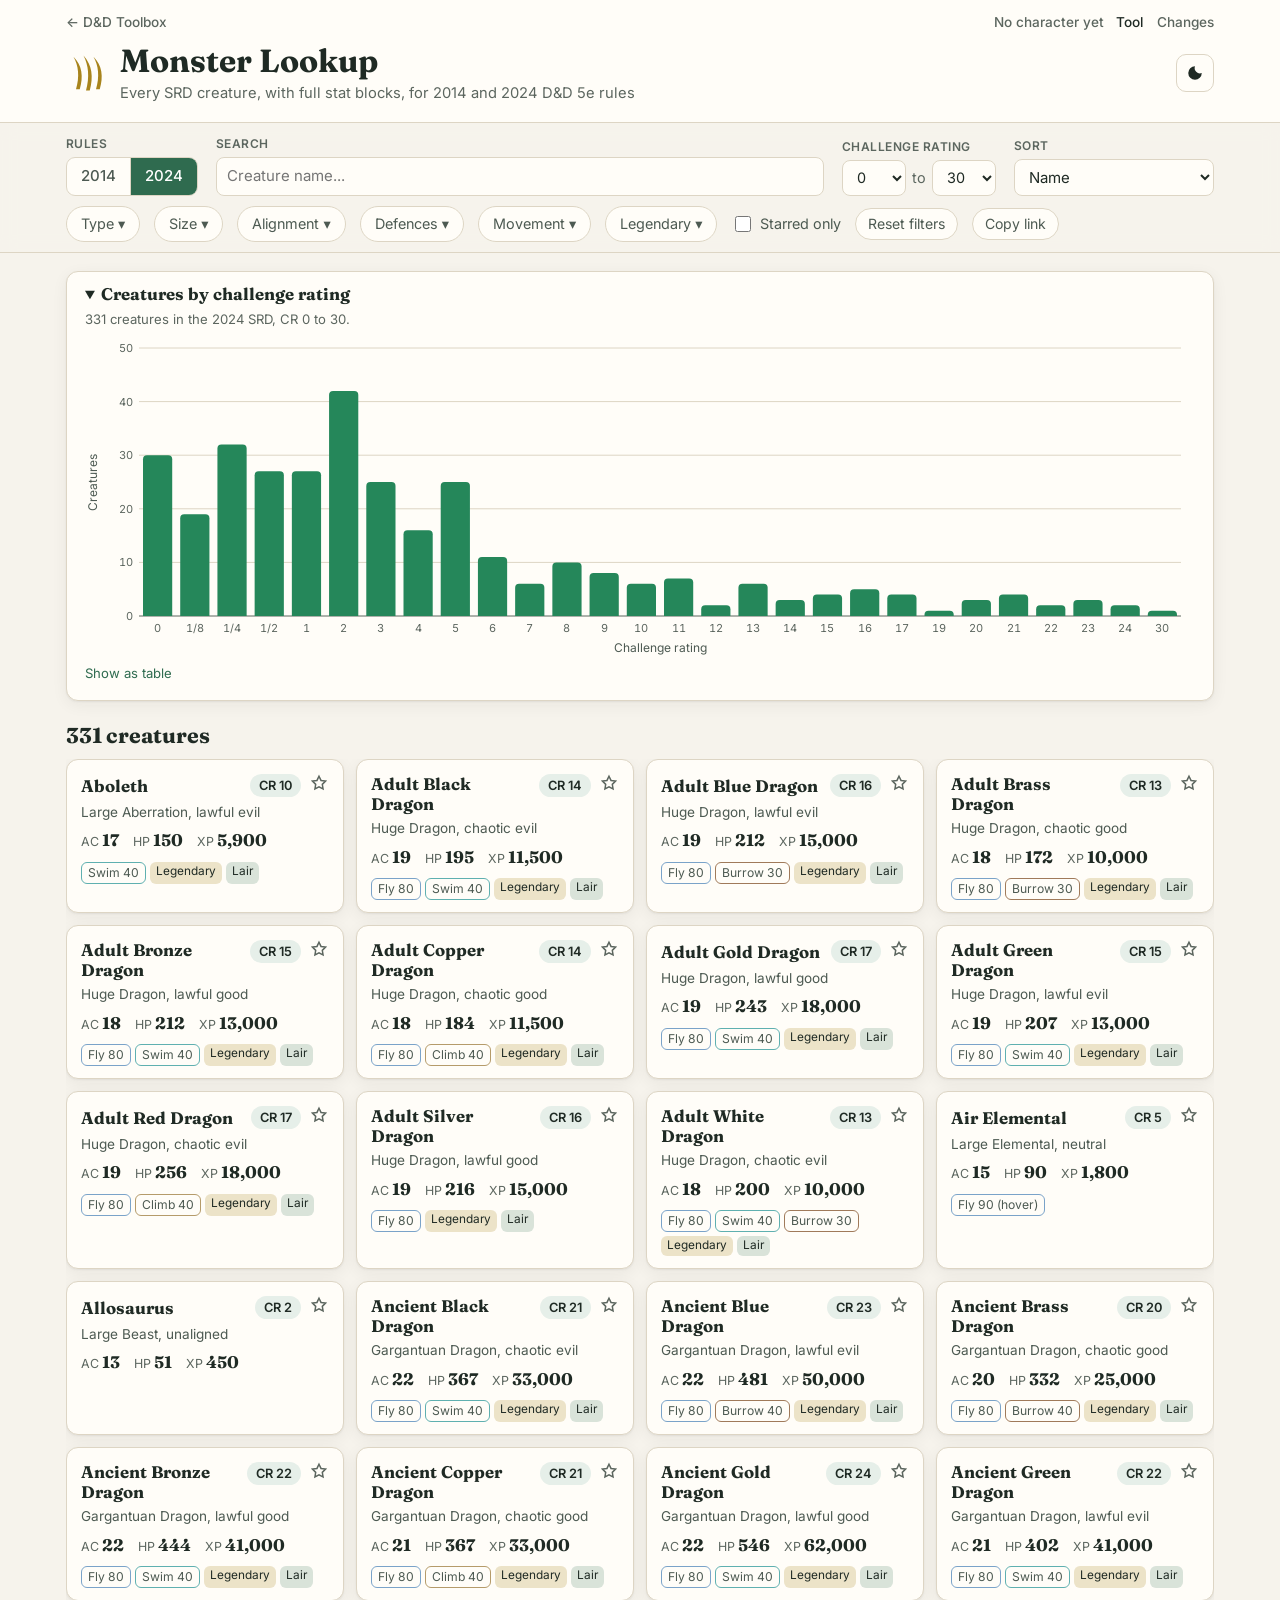
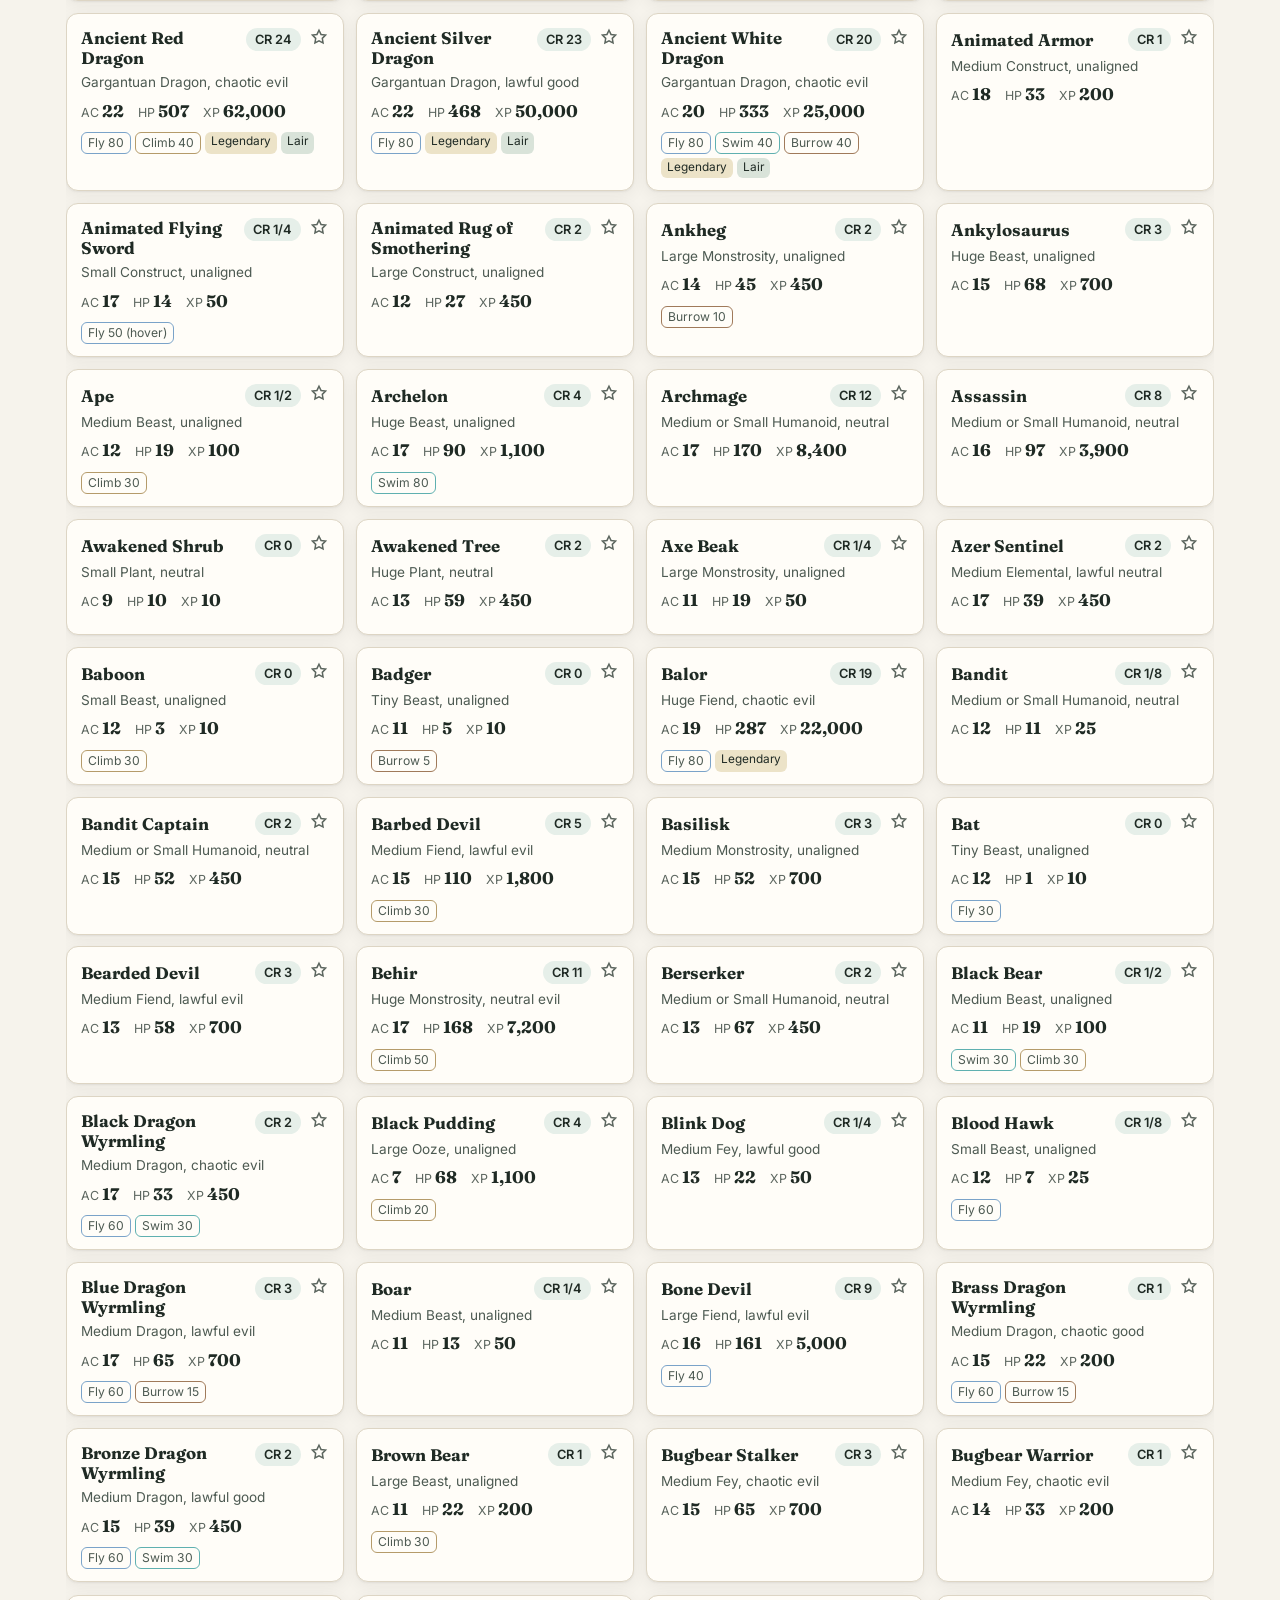
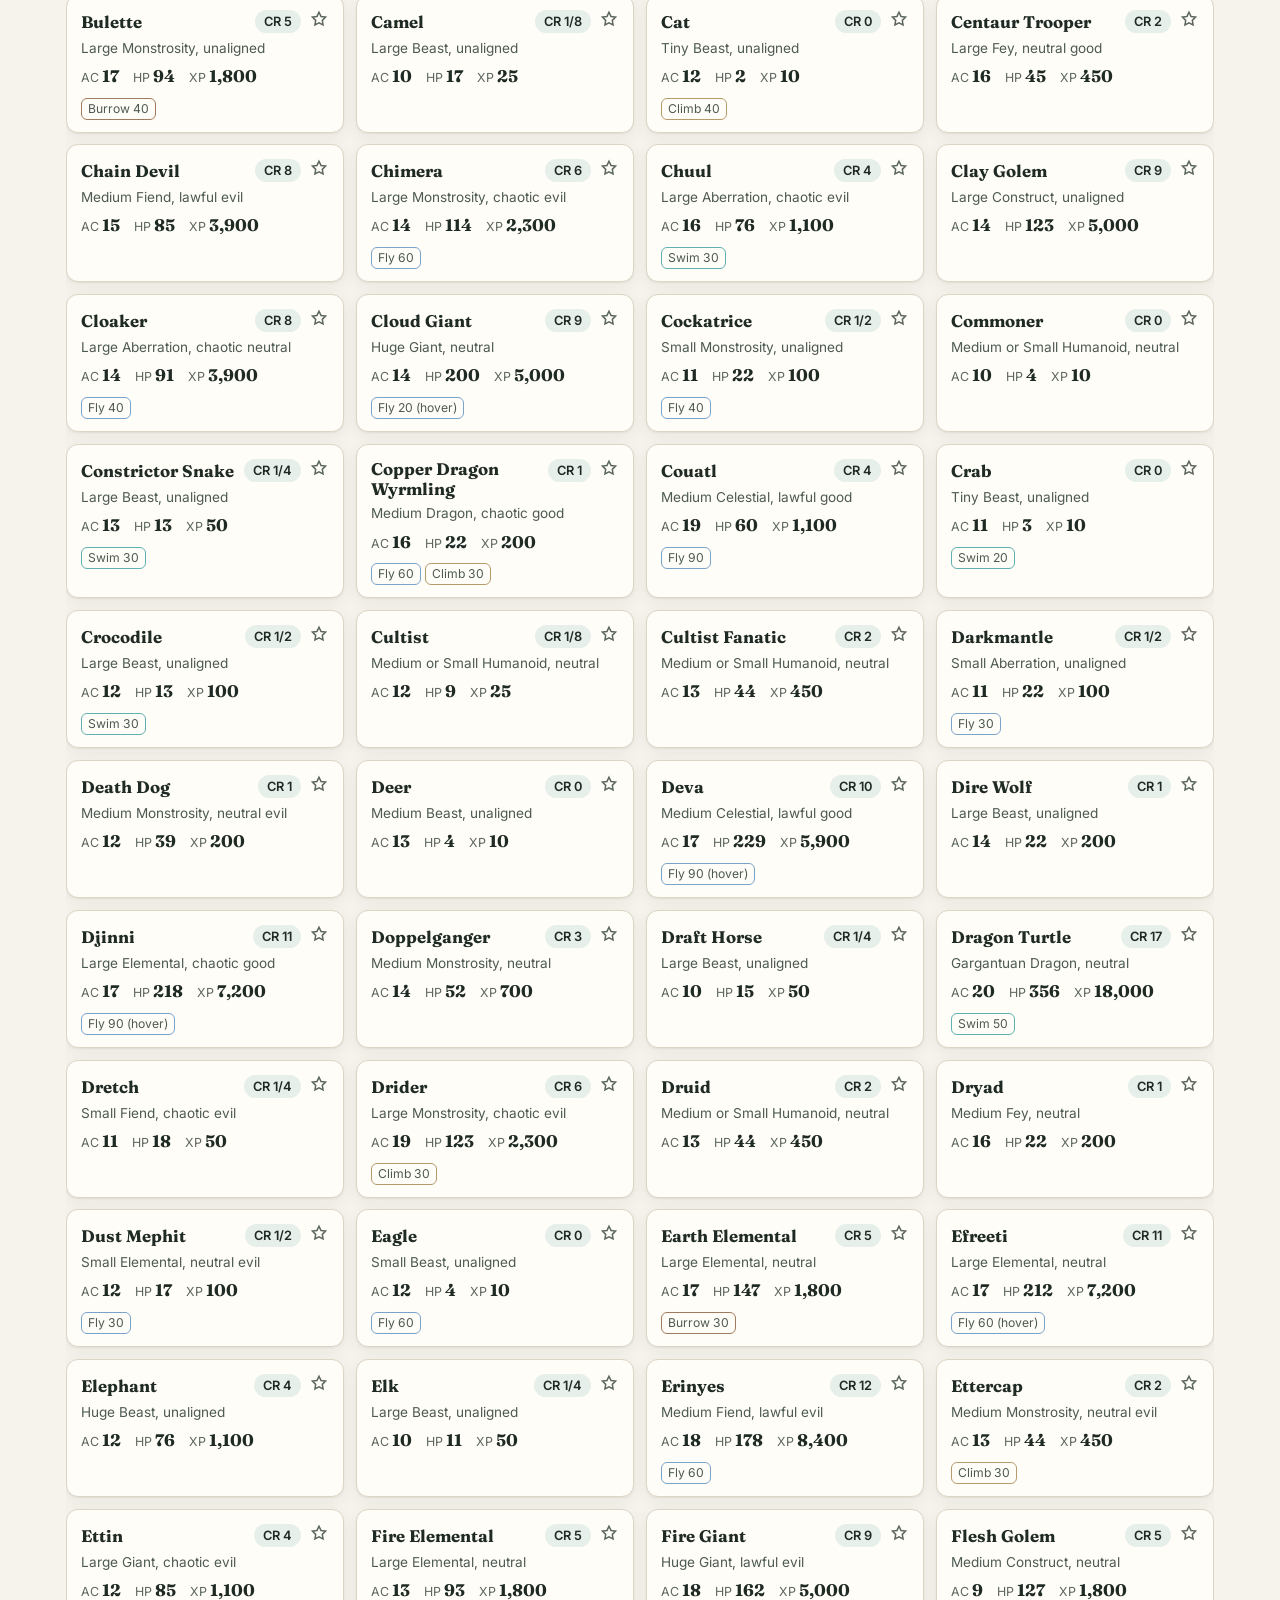
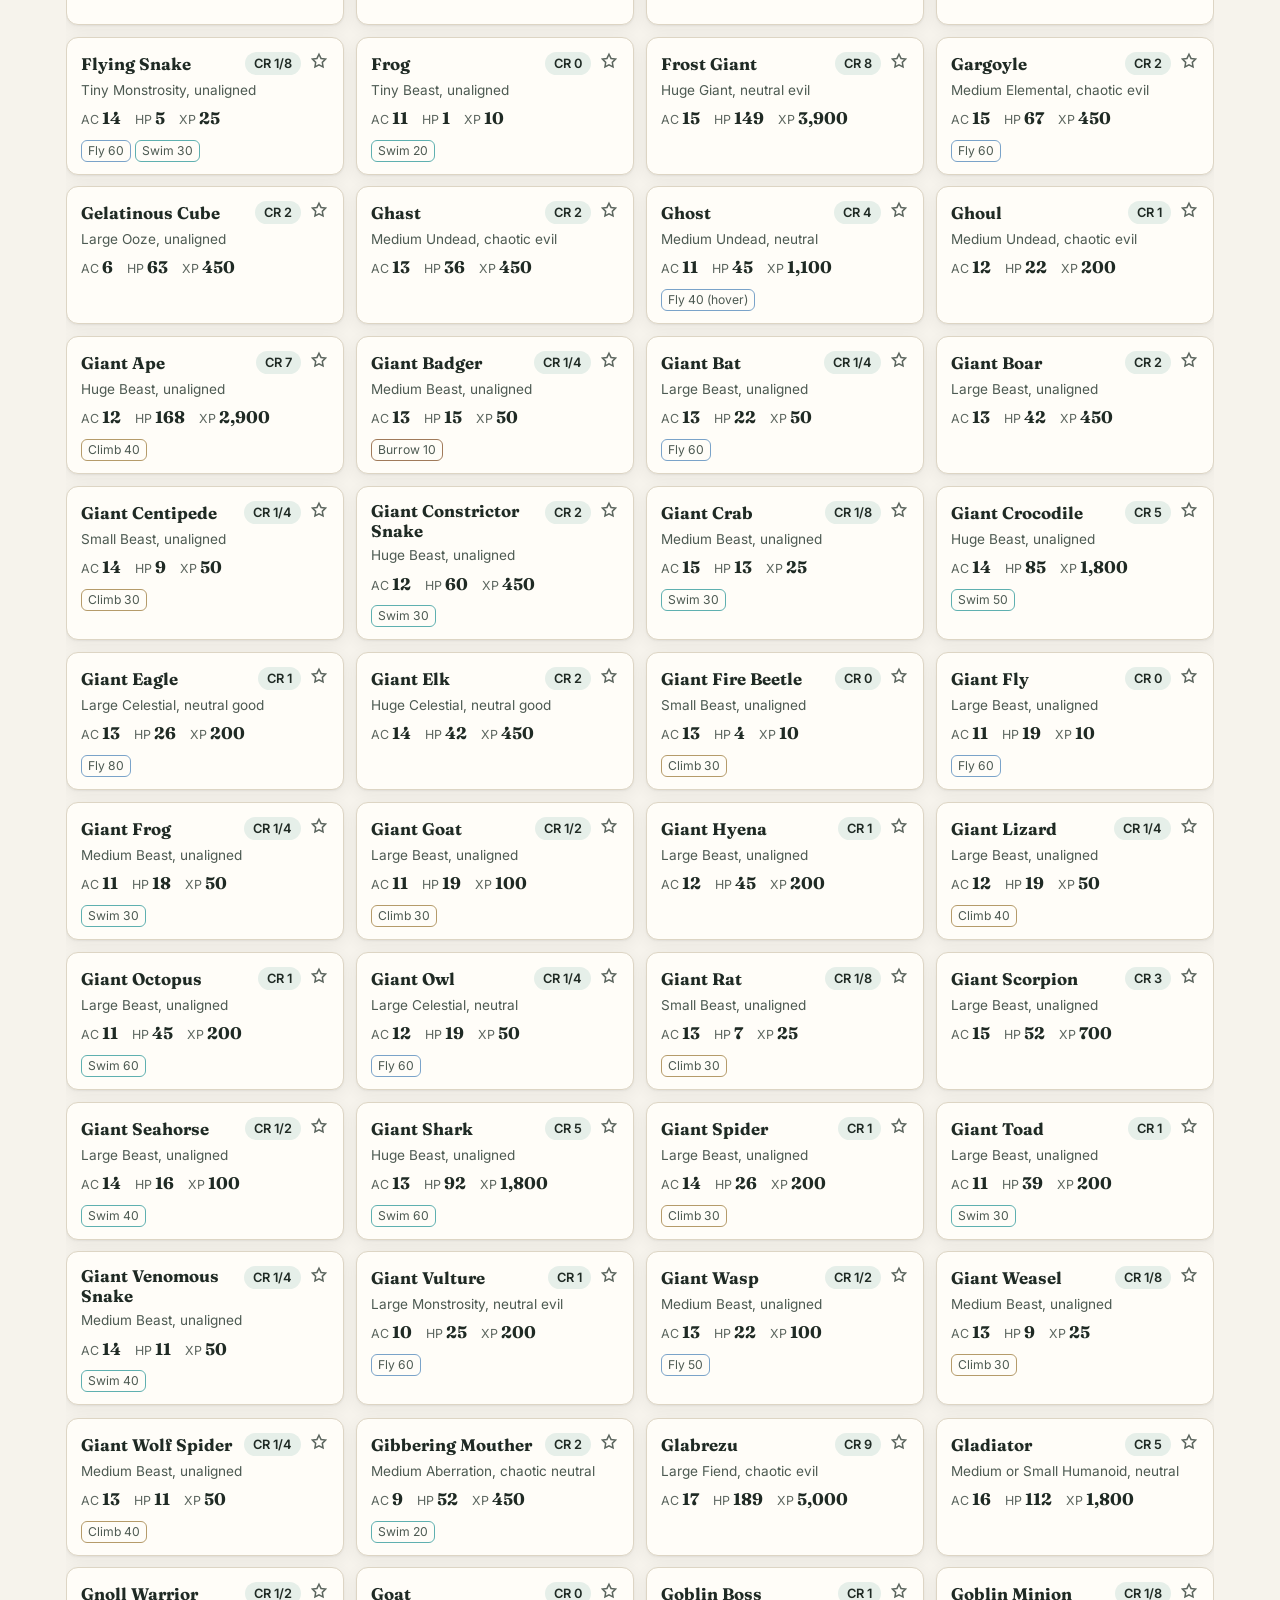
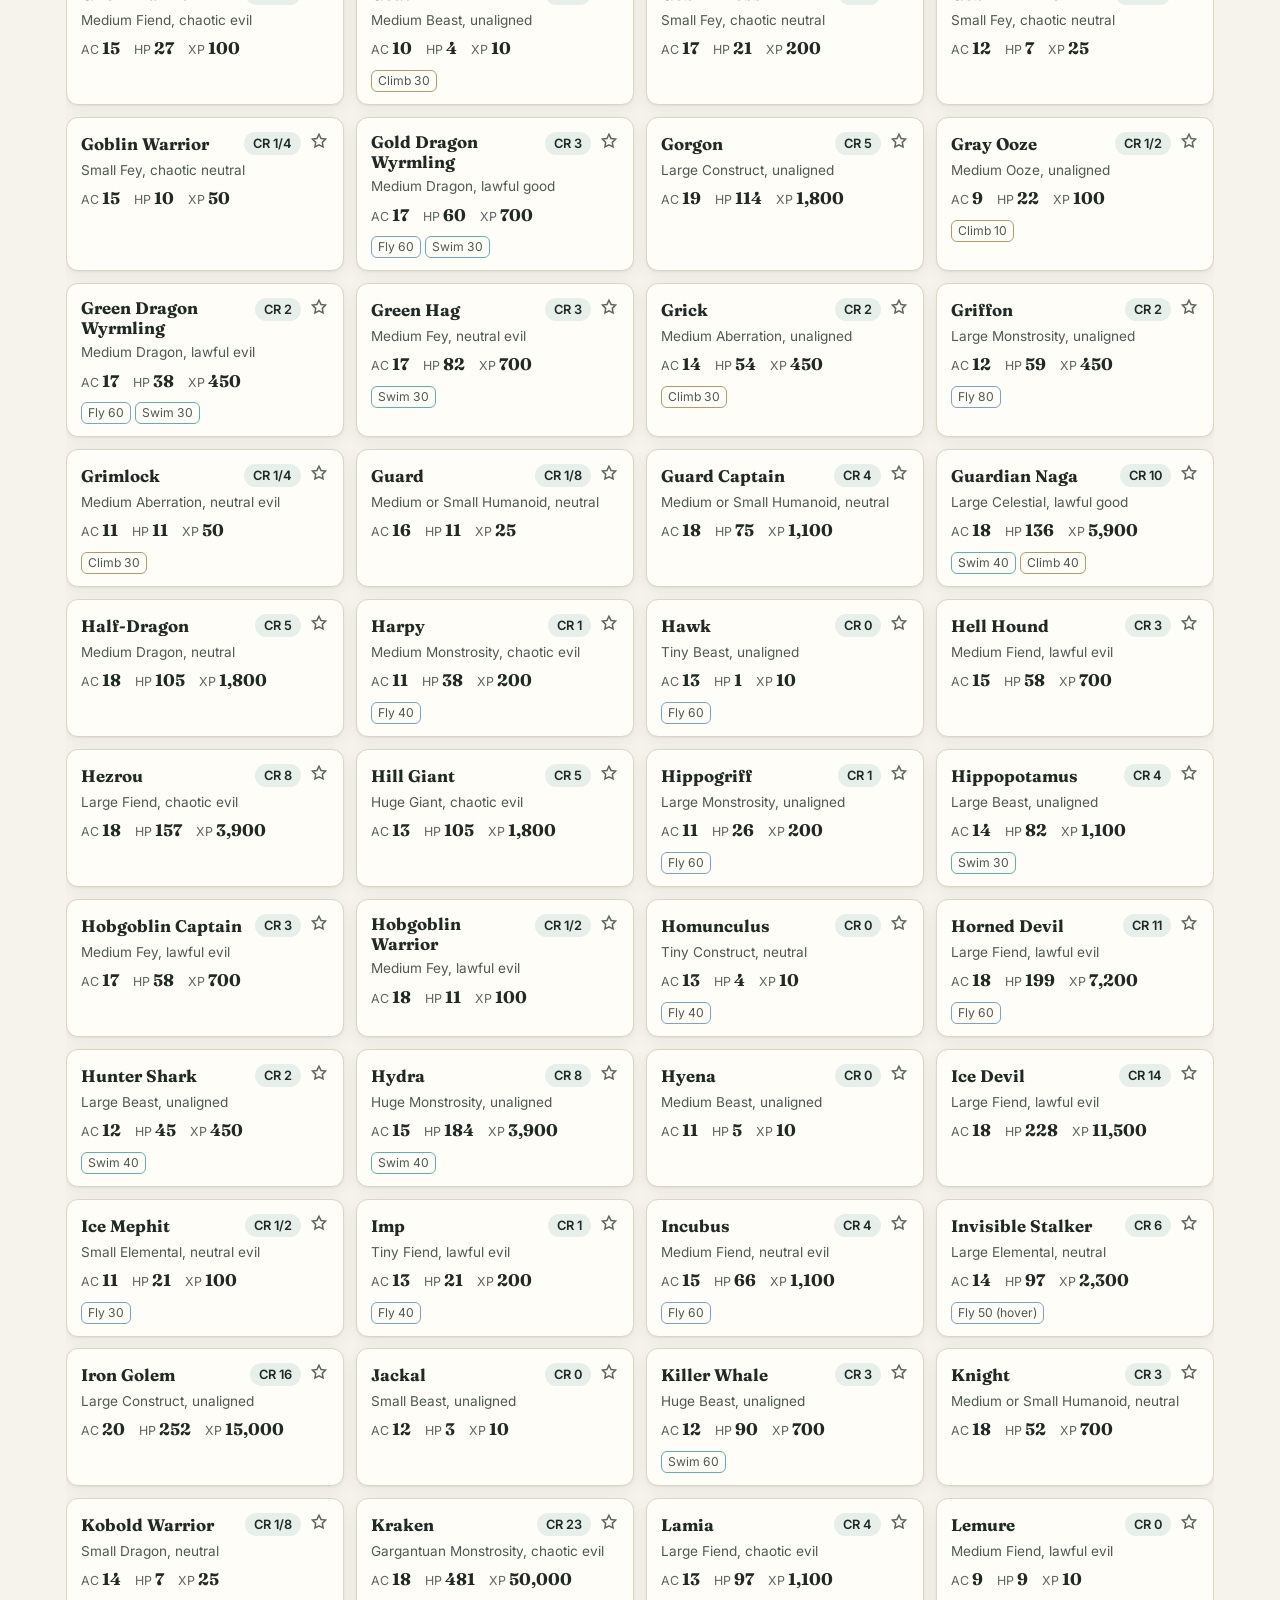
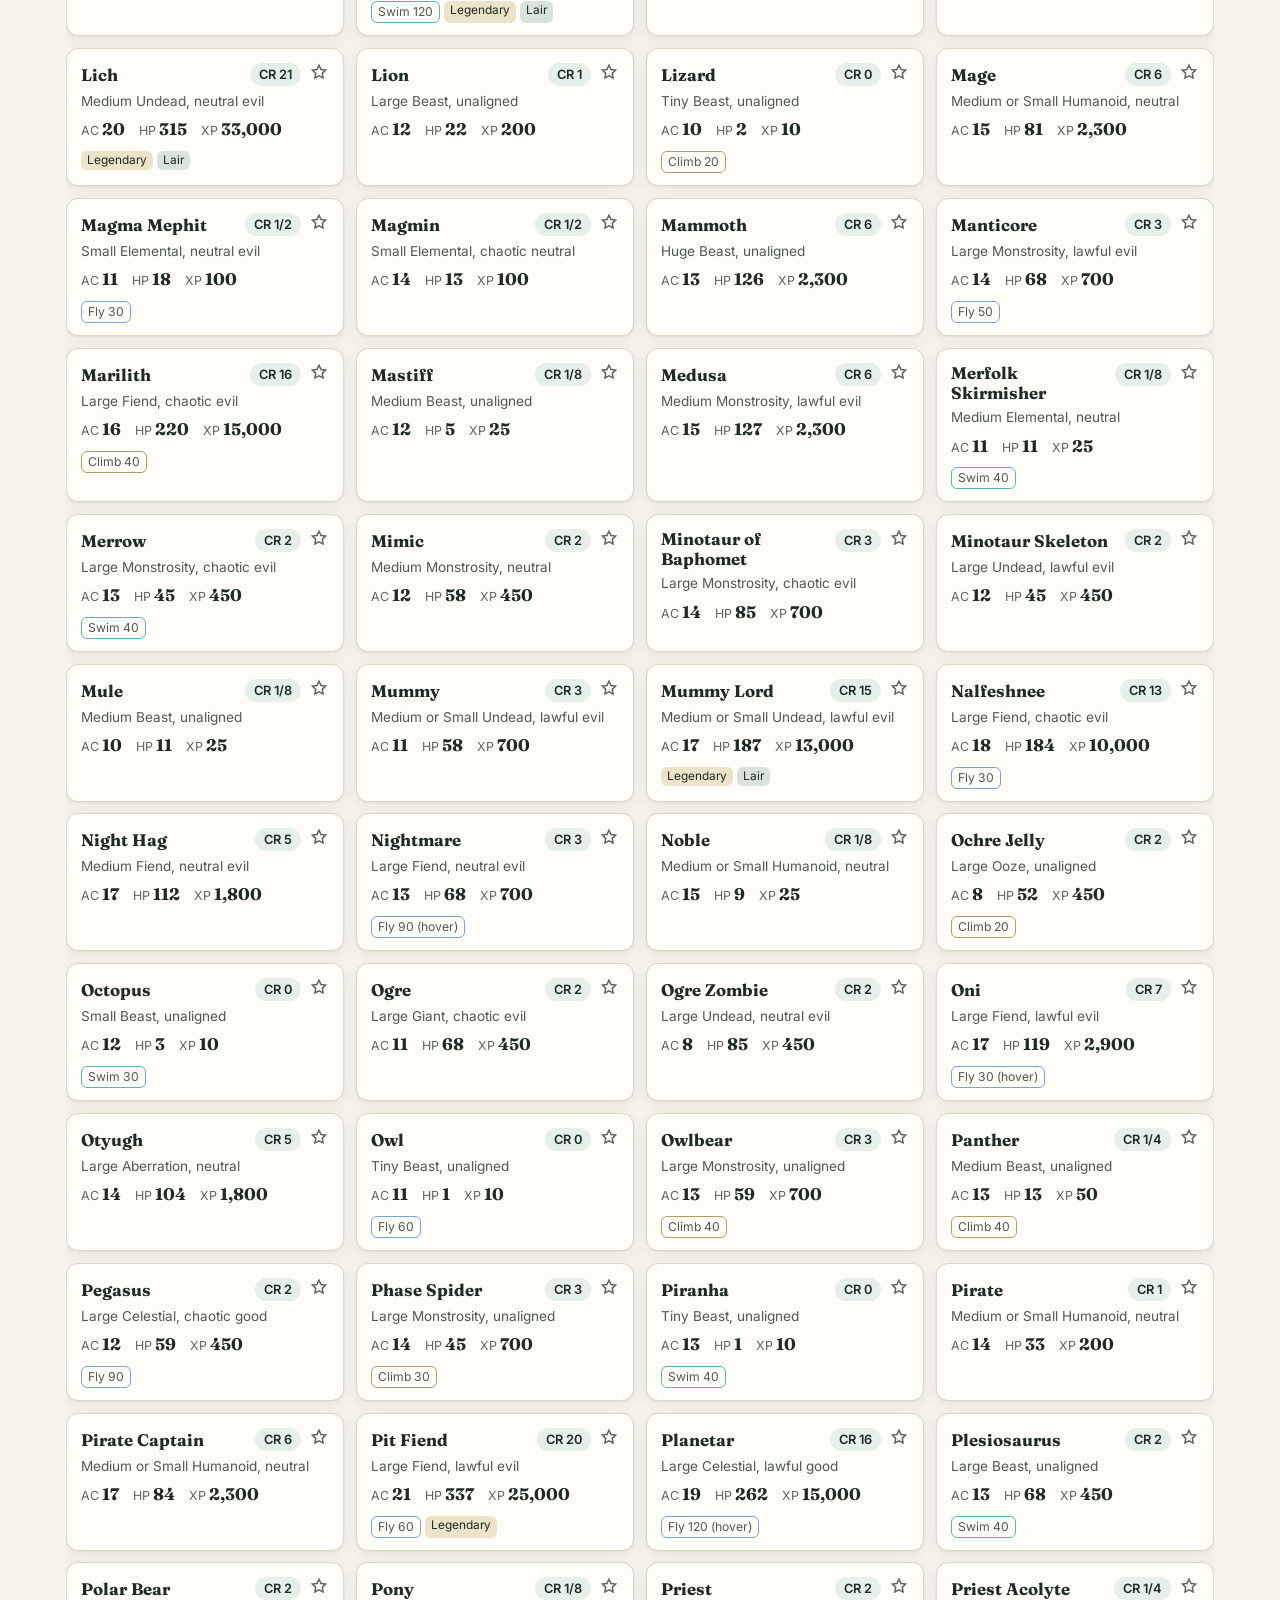
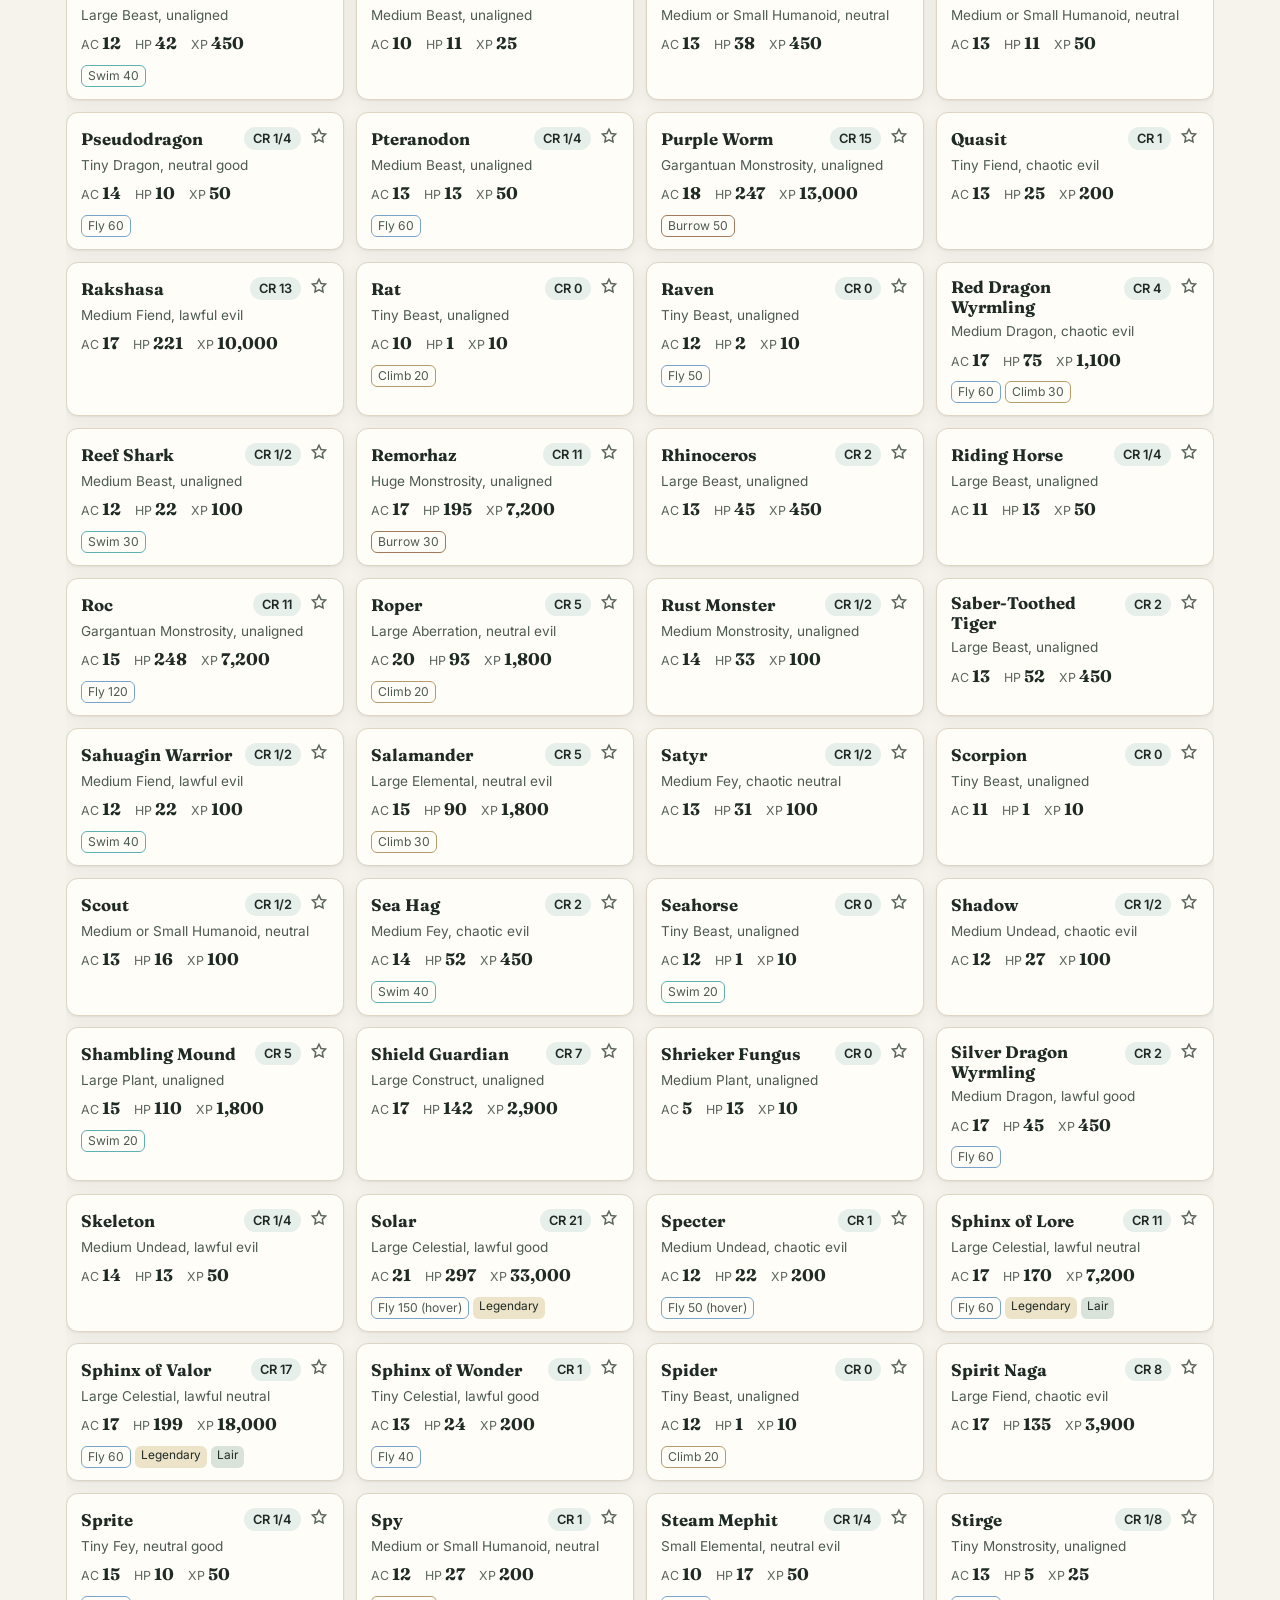
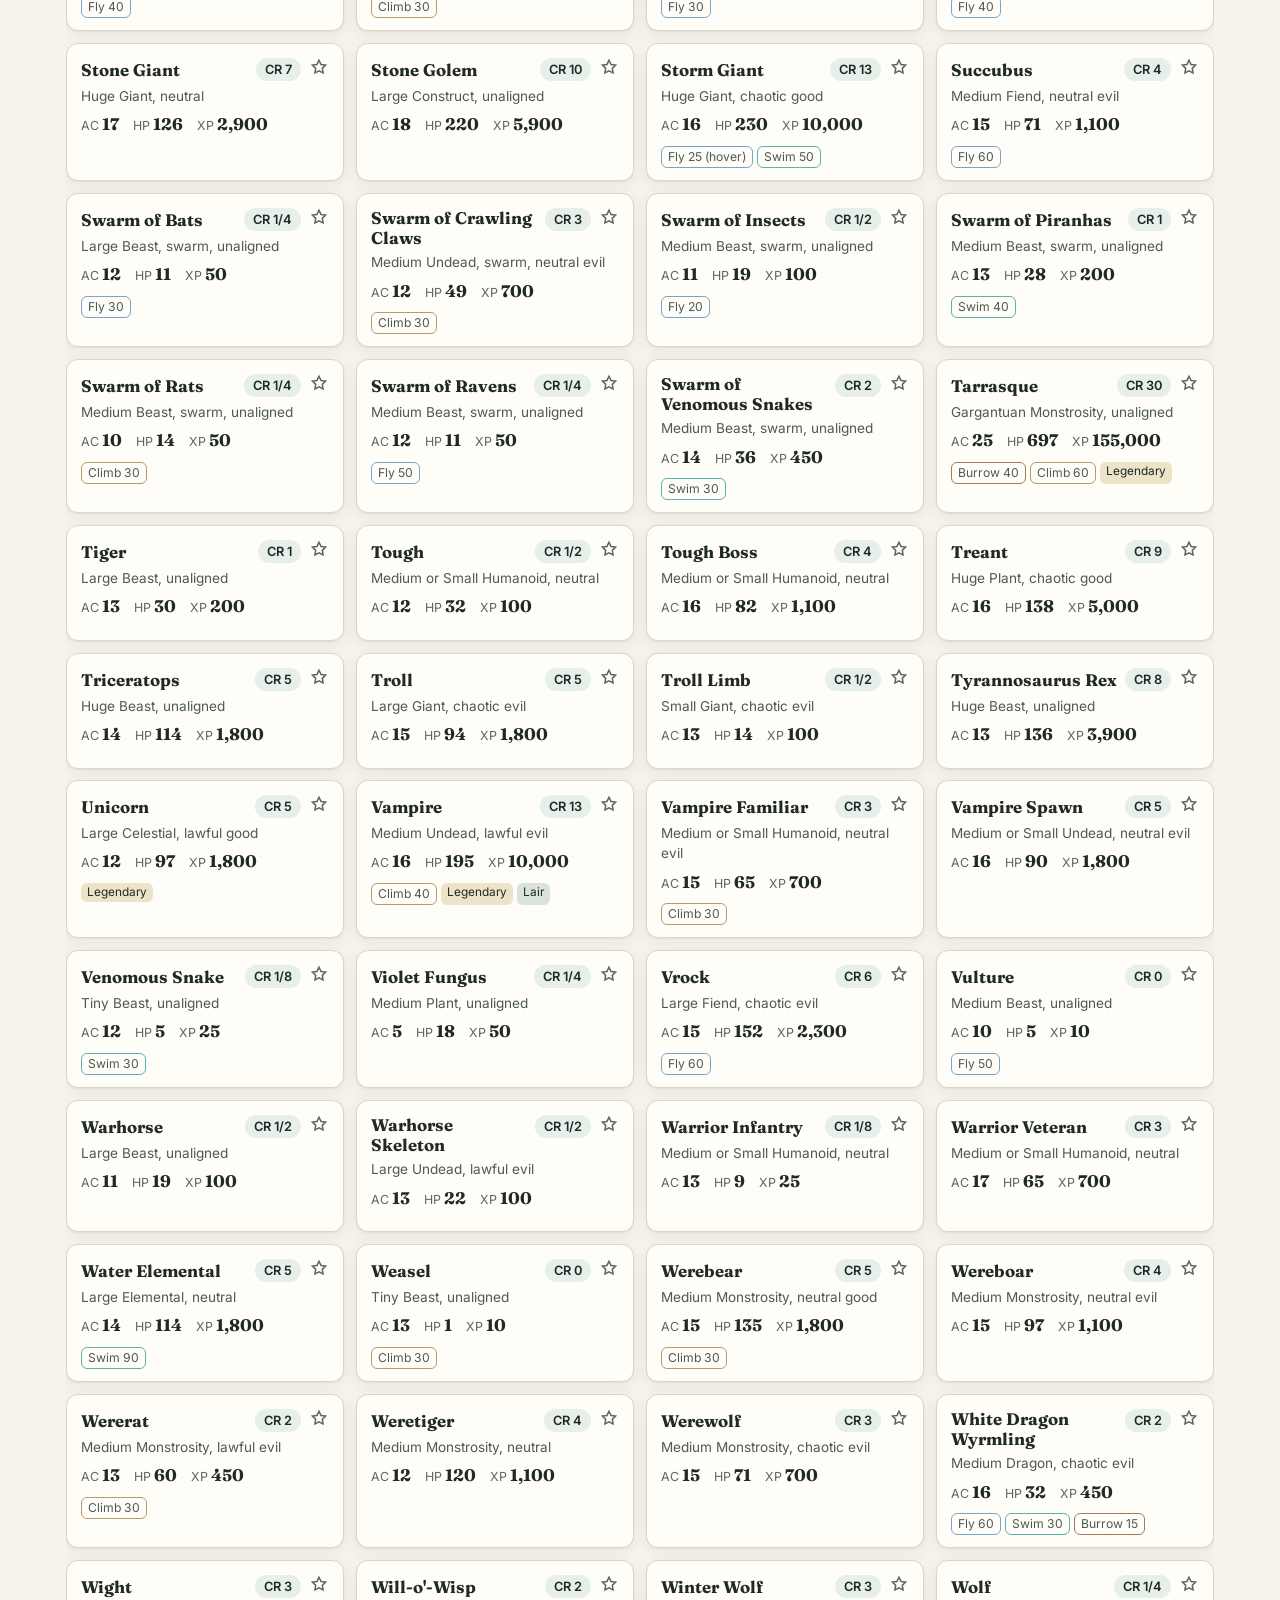
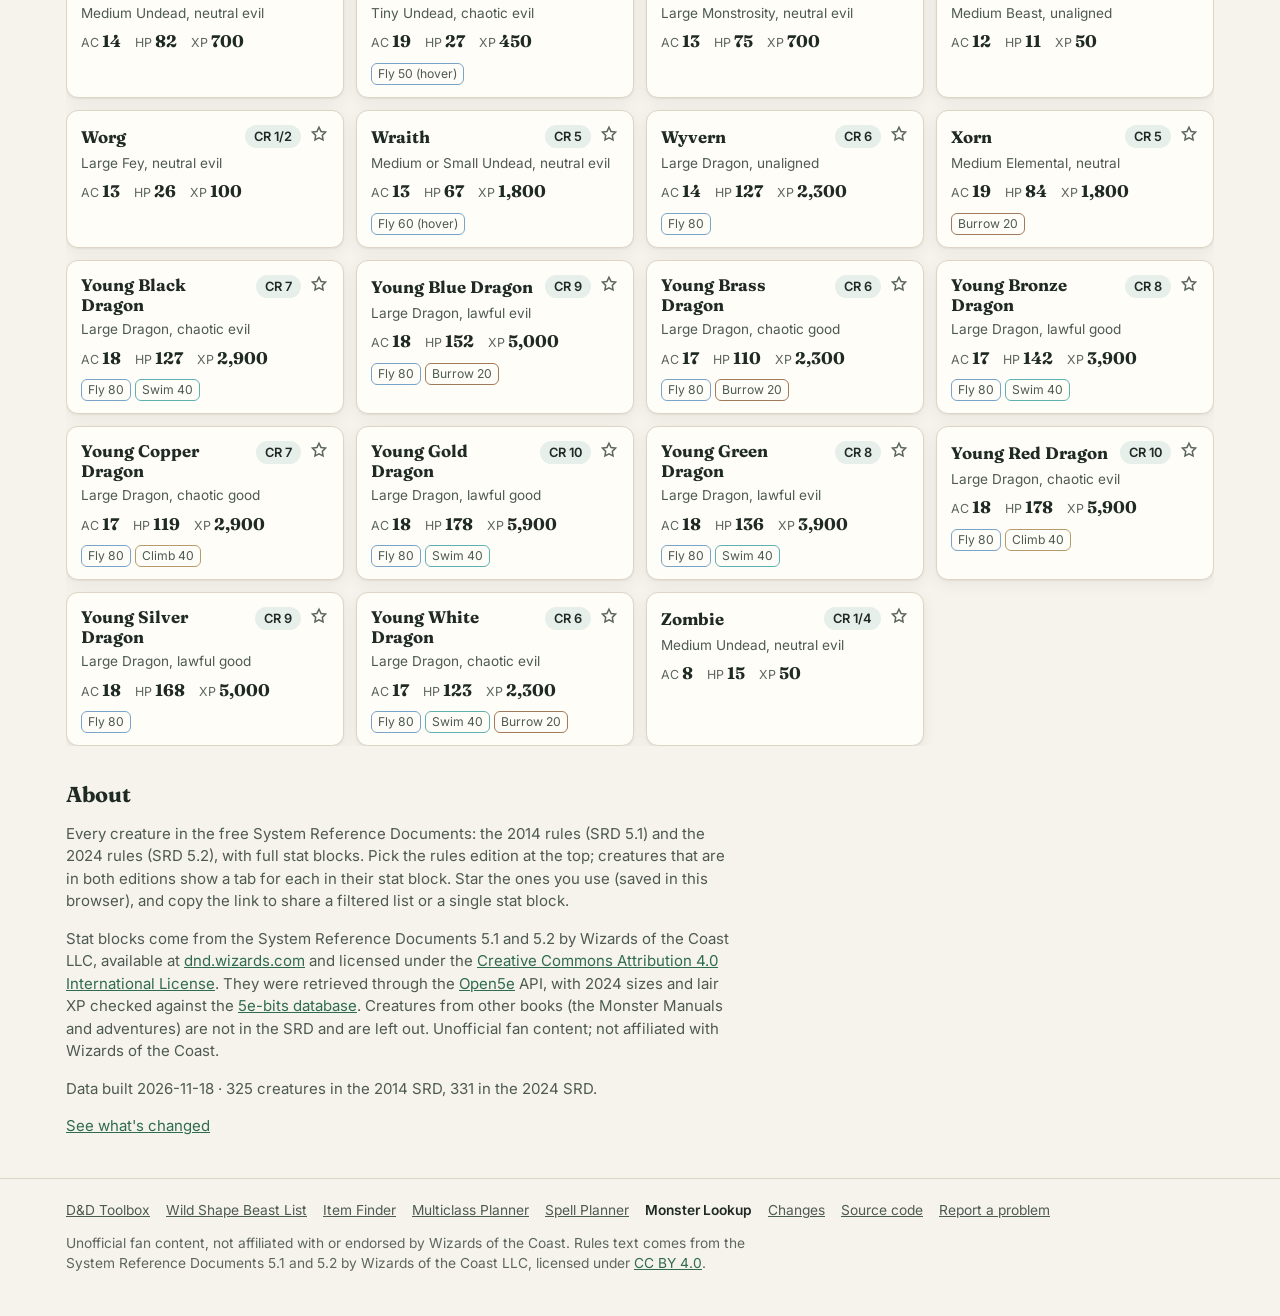
==== site/index.html @ a09d2f6b "Monster Lookup: every SRD 5.1 and 5.2 creature with full stat blocks Search, CR range, type, size, a" ====
<!doctype html>
<html lang="en">
<head>
<meta charset="utf-8">
<meta name="viewport" content="width=device-width, initial-scale=1">
<title>Monster Lookup</title>
<meta name="description" content="Every creature in the D&D 5e System Reference Documents, 2014 (SRD 5.1) and 2024 (SRD 5.2), with full stat blocks and filters for CR, type, size, defences and movement.">
<meta name="theme-color" content="#f6f3ec" media="(prefers-color-scheme: light)">
<meta name="theme-color" content="#12171a" media="(prefers-color-scheme: dark)">
<link rel="canonical" href="https://wernercd.github.io/dnd-monsters/">
<meta property="og:type" content="website">
<meta property="og:site_name" content="D&amp;D Toolbox">
<meta property="og:title" content="Monster Lookup">
<meta property="og:description" content="Every creature in the D&D 5e System Reference Documents, 2014 (SRD 5.1) and 2024 (SRD 5.2), with full stat blocks and filters for CR, type, size, defences and movement.">
<meta property="og:url" content="https://wernercd.github.io/dnd-monsters/">
<meta name="twitter:card" content="summary">
<link rel="icon" href="data:image/svg+xml,%3Csvg xmlns='http://www.w3.org/2000/svg' viewBox='0 0 32 32'%3E%3Cpath d='M6 3c4 7 5 16 2 26h3c3-10 2-19-5-26zM14 2c4 8 5 17 2 28h3c3-11 2-20-5-28zM22 3c4 7 5 16 2 26h3c3-10 2-19-5-26z' fill='%23c9a227'/%3E%3C/svg%3E">
<link rel="preconnect" href="https://fonts.googleapis.com">
<link rel="preconnect" href="https://fonts.gstatic.com" crossorigin>
<link href="https://fonts.googleapis.com/css2?family=Fraunces:opsz,wght@9..144,500;9..144,700&family=Inter:wght@400;500;600&display=swap" rel="stylesheet">
<script>try{var t=localStorage.getItem('dnd.theme');if(t==='dark'||t==='light')document.documentElement.dataset.theme=t;}catch(e){}</script>
<link rel="stylesheet" href="styles.css?v=dev">
</head>
<body>
<header class="site-header">
  <div class="wrap hub-bar">
    <a href="https://wernercd.github.io/dnd/">&larr; D&amp;D Toolbox</a>
    <span class="char-pick" id="charPick"></span>
    <nav class="hub-nav" aria-label="Site">
      <a href="./" aria-current="page">Tool</a>
      <a href="changes.html">Changes</a>
    </nav>
  </div>
  <div class="wrap header-inner">
    <div class="brand">
      <svg class="logo" viewBox="0 0 32 32" aria-hidden="true"><path d="M6 3c4 7 5 16 2 26h3c3-10 2-19-5-26zM14 2c4 8 5 17 2 28h3c3-11 2-20-5-28zM22 3c4 7 5 16 2 26h3c3-10 2-19-5-26z"/></svg>
      <div>
        <h1>Monster Lookup</h1>
        <p class="tagline">Every SRD creature, with full stat blocks, for 2014 and 2024 D&amp;D 5e rules</p>
      </div>
    </div>
    <button id="themeBtn" class="icon-btn" type="button" aria-label="Toggle dark mode" title="Toggle dark mode">
      <svg viewBox="0 0 24 24" aria-hidden="true"><path d="M12 3a9 9 0 1 0 9 9 7 7 0 0 1-9-9z"/></svg>
    </button>
  </div>
</header>

<section class="controls" aria-label="Search and filters">
  <div class="wrap controls-grid">
    <div class="ctl">
      <span class="ctl-label">Rules</span>
      <div class="seg" role="radiogroup" aria-label="Rules edition">
        <button type="button" role="radio" data-ed="2014">2014</button>
        <button type="button" role="radio" data-ed="2024">2024</button>
      </div>
    </div>
    <div class="ctl ctl-search">
      <label class="ctl-label" for="search">Search</label>
      <input type="search" id="search" placeholder="Creature name..." autocomplete="off">
    </div>
    <div class="ctl ctl-cr">
      <span class="ctl-label" id="crLbl">Challenge rating</span>
      <div class="cr-range" role="group" aria-labelledby="crLbl">
        <select id="crMin" aria-label="Lowest CR"></select>
        <span aria-hidden="true">to</span>
        <select id="crMax" aria-label="Highest CR"></select>
      </div>
    </div>
    <div class="ctl">
      <label class="ctl-label" for="sort">Sort</label>
      <select id="sort">
        <option value="name">Name</option>
        <option value="cr-asc">CR, low to high</option>
        <option value="cr-desc">CR, high to low</option>
        <option value="hp-desc">Hit points, most first</option>
        <option value="hp-asc">Hit points, fewest first</option>
      </select>
    </div>
  </div>
  <div class="wrap filters" id="filters">
    <details class="srcpick" data-facet="type"><summary>Type</summary><div class="srcpop"><div class="srcbtns"><button type="button" data-clear="type">Any type</button><span class="small muted">Shows creatures of any ticked type.</span></div><div class="srclist" role="group" aria-label="Creature type"></div></div></details>
    <details class="srcpick" data-facet="size"><summary>Size</summary><div class="srcpop"><div class="srcbtns"><button type="button" data-clear="size">Any size</button><span class="small muted">Shows creatures of any ticked size.</span></div><div class="srclist" role="group" aria-label="Size"></div></div></details>
    <details class="srcpick" data-facet="align"><summary>Alignment</summary><div class="srcpop"><div class="srcbtns"><button type="button" data-clear="align">Any alignment</button><span class="small muted">"Any alignment" creatures count for every one.</span></div><div class="srclist" role="group" aria-label="Alignment"></div></div></details>
    <details class="srcpick" data-facet="def"><summary>Defences</summary><div class="srcpop wide"><div class="srcbtns"><button type="button" data-clear="def">Clear all</button><span class="small muted">Creatures must have every ticked defence.</span></div><div class="srclist" role="group" aria-label="Damage and condition defences"></div></div></details>
    <details class="srcpick" data-facet="move"><summary>Movement</summary><div class="srcpop"><div class="srcbtns"><button type="button" data-clear="move">Clear all</button><span class="small muted">Creatures must have every ticked speed.</span></div><div class="srclist" role="group" aria-label="Movement"></div></div></details>
    <details class="srcpick" data-facet="leg"><summary>Legendary</summary><div class="srcpop"><div class="srcbtns"><button type="button" data-clear="leg">Clear all</button><span class="small muted">Lair: 2024 creatures with stronger stats in their lair (the 2014 SRD has no lair actions).</span></div><div class="srclist" role="group" aria-label="Legendary and lair"></div></div></details>
    <label class="tog"><input type="checkbox" id="favOnly"> Starred only</label>
    <button type="button" class="chip" id="resetBtn" title="Clear every filter and go back to the default view">Reset filters</button>
    <button type="button" class="chip" id="copyLink" title="Copy a link to this exact view">Copy link</button>
  </div>
</section>

<main class="wrap">
  <details class="rules-card crchart" id="crSec" open>
    <summary><h2>Creatures by challenge rating</h2></summary>
    <div class="crbody">
      <p class="small muted" id="crNote"></p>
      <div id="crChart"></div>
    </div>
  </details>

  <section class="results">
    <div class="results-head">
      <h2 id="count" aria-live="polite">Creatures</h2>
    </div>
    <div id="list" class="list"></div>
    <p id="empty" class="empty" hidden>No creatures match. Try clearing a filter or widening the CR range.</p>
  </section>

  <section class="about" id="about">
    <h2>About</h2>
    <p>Every creature in the free System Reference Documents: the 2014 rules (SRD 5.1) and the 2024 rules (SRD 5.2), with full stat blocks. Pick the rules edition at the top; creatures that are in both editions show a tab for each in their stat block. Star the ones you use (saved in this browser), and copy the link to share a filtered list or a single stat block.</p>
    <p>Stat blocks come from the System Reference Documents 5.1 and 5.2 by Wizards of the Coast LLC, available at <a href="https://dnd.wizards.com/resources/systems-reference-document" rel="noopener">dnd.wizards.com</a> and licensed under the <a href="https://creativecommons.org/licenses/by/4.0/legalcode" rel="noopener">Creative Commons Attribution 4.0 International License</a>. They were retrieved through the <a href="https://open5e.com" rel="noopener">Open5e</a> API, with 2024 sizes and lair XP checked against the <a href="https://github.com/5e-bits/5e-database" rel="noopener">5e-bits database</a>. Creatures from other books (the Monster Manuals and adventures) are not in the SRD and are left out. Unofficial fan content; not affiliated with Wizards of the Coast.</p>
    <p class="muted" id="generated"></p>
    <p><a href="changes.html">See what's changed</a></p>
  </section>
</main>

<footer class="site-footer">
  <div class="wrap">
    <ul class="foot-links">
      <li><a href="https://wernercd.github.io/dnd/">D&amp;D Toolbox</a></li>
      <li><a href="https://wernercd.github.io/dnd-druid-wildshapes/">Wild Shape Beast List</a></li>
      <li><a href="https://wernercd.github.io/dnd-items/">Item Finder</a></li>
      <li><a href="https://wernercd.github.io/dnd-multiclass-planner/">Multiclass Planner</a></li>
      <li><a href="https://wernercd.github.io/dnd-magic/">Spell Planner</a></li>
      <li><a href="https://wernercd.github.io/dnd-monsters/" aria-current="page">Monster Lookup</a></li>
      <li><a href="changes.html">Changes</a></li>
      <li><a href="https://github.com/WernerCD/dnd-monsters" rel="noopener">Source code</a></li>
      <li><a href="https://github.com/WernerCD/dnd-monsters/issues" rel="noopener">Report a problem</a></li>
    </ul>
    <p>Unofficial fan content, not affiliated with or endorsed by Wizards of the Coast. Rules text comes from the System Reference Documents 5.1 and 5.2 by Wizards of the Coast LLC, licensed under <a href="https://creativecommons.org/licenses/by/4.0/legalcode" rel="noopener">CC BY 4.0</a>.</p>
  </div>
</footer>

<dialog id="detail" aria-labelledby="dTitle">
  <div class="dlg">
    <button type="button" class="icon-btn close" id="closeDlg" aria-label="Close">
      <svg viewBox="0 0 24 24" aria-hidden="true"><path d="M6 6l12 12M18 6L6 18"/></svg>
    </button>
    <div id="dBody"></div>
  </div>
</dialog>

<script src="theme.js?v=dev"></script>
<script src="version.js?v=dev"></script>
<script src="character.js?v=dev"></script>
<script src="chart.js?v=dev"></script>
<script src="app.js?v=dev"></script>
<script src="motion.js?v=dev" defer></script><script src="ui.js?v=dev" defer></script>
</body>
</html>
---- site/styles.css ----
:root {
  --bg: #f6f3ec;
  --surface: #fffdf8;
  --surface-2: #efeadf;
  --ink: #1f2a24;
  --ink-2: #4d5a52;
  --muted: #5c665f;
  --line: #ddd5c4;
  --accent: #2f6b4f;
  --accent-ink: #ffffff;
  --gold: #a8841c;
  --warn: #9a4b1c;
  --warn-bg: #f7e6d8;
  --chip: #e6efe9;
  --shadow: 0 1px 2px rgba(31, 42, 36, .06), 0 4px 16px rgba(31, 42, 36, .06);
  --radius: 12px;
  color-scheme: light;
}
@media (prefers-color-scheme: dark) {
  :root:not([data-theme="light"]) {
    --bg: #12171a;
    --surface: #1a2125;
    --surface-2: #222b30;
    --ink: #e8ece6;
    --ink-2: #b9c3bc;
    --muted: #8d9a93;
    --line: #2f3a3f;
    --accent: #6fbf95;
    --accent-ink: #0d1a13;
    --gold: #d9b84a;
    --warn: #f0a878;
    --warn-bg: #3a2a20;
    --chip: #233229;
    --shadow: 0 1px 2px rgba(0, 0, 0, .3), 0 4px 16px rgba(0, 0, 0, .25);
    color-scheme: dark;
  }
}
:root[data-theme="dark"] {
  --bg: #12171a;
  --surface: #1a2125;
  --surface-2: #222b30;
  --ink: #e8ece6;
  --ink-2: #b9c3bc;
  --muted: #8d9a93;
  --line: #2f3a3f;
  --accent: #6fbf95;
  --accent-ink: #0d1a13;
  --gold: #d9b84a;
  --warn: #f0a878;
  --warn-bg: #3a2a20;
  --chip: #233229;
  --shadow: 0 1px 2px rgba(0, 0, 0, .3), 0 4px 16px rgba(0, 0, 0, .25);
  color-scheme: dark;
}

* { box-sizing: border-box; }
[hidden] { display: none !important; }
html { -webkit-text-size-adjust: 100%; }
body {
  margin: 0;
  background: var(--bg);
  color: var(--ink);
  font: 15px/1.5 Inter, system-ui, -apple-system, "Segoe UI", sans-serif;
}
a { color: var(--accent); }
h1, h2, h3 { font-family: Fraunces, Georgia, serif; font-weight: 700; line-height: 1.2; margin: 0; }
h2 { font-size: 1.35rem; }
.wrap { max-width: 1180px; margin: 0 auto; padding: 0 16px; }
.muted { color: var(--muted); }

/* header */
.icon-btn { background: none; border: 1px solid var(--line); color: var(--ink); width: 38px; height: 38px; border-radius: 10px; display: grid; place-items: center; cursor: pointer; flex: none; }
.icon-btn svg { width: 18px; height: 18px; fill: none; stroke: currentColor; stroke-width: 2; stroke-linecap: round; }
#themeBtn svg { fill: currentColor; stroke: none; }
.icon-btn:hover { background: var(--surface-2); }

/* controls */
.controls { position: sticky; top: 0; z-index: 5; background: color-mix(in srgb, var(--bg) 92%, transparent); backdrop-filter: blur(8px); border-bottom: 1px solid var(--line); padding: 12px 0 10px; }
.controls-grid { display: flex; flex-wrap: wrap; gap: 12px 18px; align-items: flex-end; }
.ctl { display: flex; flex-direction: column; gap: 4px; }
.ctl-label { font-size: .75rem; font-weight: 600; letter-spacing: .04em; text-transform: uppercase; color: var(--muted); }
.ctl-label output { color: var(--ink); font-size: .95rem; text-transform: none; letter-spacing: 0; margin-left: 4px; }
.ctl-level { min-width: 180px; flex: 1 1 180px; max-width: 280px; }
.ctl-level input { width: 100%; accent-color: var(--accent); }
.ctl-wis input { width: 70px; }
.ctl-search { flex: 2 1 200px; }
input[type=search], input[type=number], select {
  font: inherit; color: var(--ink); background: var(--surface); border: 1px solid var(--line); border-radius: 8px; padding: 7px 10px; min-height: 36px;
}
input:focus-visible, select:focus-visible, button:focus-visible { outline: 2px solid var(--accent); outline-offset: 2px; }
.seg { display: inline-flex; border: 1px solid var(--line); border-radius: 9px; overflow: hidden; background: var(--surface); }
.seg button { font: inherit; font-weight: 500; border: 0; background: none; color: var(--ink-2); padding: 7px 14px; cursor: pointer; min-height: 36px; }
.seg button + button { border-left: 1px solid var(--line); }
.seg button[aria-checked="true"] { background: var(--accent); color: var(--accent-ink); }
.filters { display: flex; flex-wrap: wrap; align-items: center; gap: 8px 14px; margin-top: 10px; }
.chips { display: flex; gap: 6px; flex-wrap: wrap; }
.chip { font: inherit; font-size: .88rem; border: 1px solid var(--line); background: var(--surface); color: var(--ink-2); border-radius: 999px; padding: 4px 12px; cursor: pointer; }
.chip[aria-pressed="true"] { background: var(--chip); border-color: var(--accent); color: var(--ink); }
.tog { display: inline-flex; align-items: center; gap: 6px; font-size: .9rem; color: var(--ink-2); cursor: pointer; }
.tog input { accent-color: var(--accent); width: 16px; height: 16px; }

/* rules card */
.rules-card { margin: 18px 0; background: var(--surface); border: 1px solid var(--line); border-radius: var(--radius); box-shadow: var(--shadow); padding: 16px 18px; }
.rules-top { display: flex; flex-wrap: wrap; gap: 10px 24px; align-items: baseline; }
.rules-top h2 { font-size: 1.2rem; }
.stats { display: flex; flex-wrap: wrap; gap: 8px; margin: 12px 0 8px; }
.stat { background: var(--surface-2); border-radius: 10px; padding: 8px 12px; min-width: 110px; }
.stat b { display: block; font-size: 1.15rem; font-family: Fraunces, Georgia, serif; }
.stat span { font-size: .78rem; color: var(--muted); }
.stat.warn { background: var(--warn-bg); }
.stat.warn b { color: var(--warn); }
.rules-card ul { margin: 6px 0 0; padding-left: 18px; color: var(--ink-2); }
.rules-card li { margin: 3px 0; }
.notice { background: var(--warn-bg); color: var(--ink); border-radius: 8px; padding: 8px 12px; margin-top: 10px; font-size: .92rem; }

/* list */
.results-head { display: flex; justify-content: space-between; align-items: center; gap: 12px; margin: 22px 0 10px; flex-wrap: wrap; }
.sort { display: flex; align-items: center; gap: 8px; color: var(--muted); font-size: .9rem; }
.list { display: grid; grid-template-columns: repeat(auto-fill, minmax(min(270px, 100%), 1fr)); gap: 12px; }
.card { position: relative; background: var(--surface); border: 1px solid var(--line); border-radius: var(--radius); padding: 14px 14px 12px; cursor: pointer; box-shadow: var(--shadow); transition: transform .12s ease, border-color .12s ease; text-align: left; font: inherit; color: inherit; width: 100%; }
.card:hover { transform: translateY(-2px); border-color: var(--accent); }
.card.locked { opacity: .55; }
.card-top { display: flex; justify-content: space-between; align-items: flex-start; gap: 8px; }
.card h3 { font-size: 1.08rem; }
.card .card-top { padding-right: 56px; }
.card .alt { font-size: .8rem; color: var(--muted); }
.cr { flex: none; font-weight: 600; font-size: .8rem; background: var(--chip); color: var(--ink); border-radius: 999px; padding: 2px 9px; white-space: nowrap; }
.meta { font-size: .85rem; color: var(--ink-2); margin: 4px 0 8px; }
.nums { display: flex; gap: 14px; font-size: .9rem; }
.nums b { font-family: Fraunces, Georgia, serif; font-size: 1.05rem; }
.nums span { color: var(--muted); font-size: .78rem; margin-right: 3px; }
.moves { display: flex; flex-wrap: wrap; gap: 4px; margin-top: 8px; }
.mv { font-size: .76rem; border: 1px solid var(--line); border-radius: 6px; padding: 1px 6px; color: var(--ink-2); }
.mv.fly { border-color: #7aa3c9; } .mv.swim { border-color: #5fb0b0; } .mv.climb { border-color: #b59b6a; } .mv.burrow { border-color: #a07a5a; }
.why { margin-top: 8px; font-size: .8rem; color: var(--warn); }
.fav { position: absolute; top: 10px; right: 10px; background: none; border: 0; cursor: pointer; padding: 4px; color: var(--muted); }
.fav svg { width: 18px; height: 18px; fill: none; stroke: currentColor; stroke-width: 2; }
.fav[aria-pressed="true"] { color: var(--gold); }
.fav[aria-pressed="true"] svg { fill: currentColor; }
.tagline-s { font-size: .74rem; color: var(--muted); margin-top: 6px; }
.empty { color: var(--muted); padding: 24px 0; }

/* about */
.about { margin: 36px 0; }
.about p { max-width: 75ch; color: var(--ink-2); }

/* dialog */
dialog { border: 0; padding: 0; border-radius: 16px; background: var(--surface); color: var(--ink); width: min(680px, calc(100vw - 24px)); max-height: calc(100vh - 32px); box-shadow: 0 20px 60px rgba(0,0,0,.35); }
dialog::backdrop { background: rgba(10, 14, 12, .55); }
.dlg { position: relative; padding: 22px 22px 18px; overflow: auto; max-height: calc(100vh - 32px); }
.close { position: absolute; top: 14px; right: 14px; }
.sb-head h2 { font-size: 1.6rem; padding-right: 44px; }
.sb-sub { color: var(--muted); font-style: italic; margin: 2px 0 10px; }
.desc { font-size: 1rem; color: var(--ink); margin: 0 0 6px; }
.tip { background: var(--chip); border-radius: 8px; padding: 8px 12px; font-size: .92rem; margin: 8px 0 14px; }
.tip b { color: var(--accent); }
.ed-tabs { display: flex; gap: 6px; margin: 4px 0 12px; }
.ed-tabs button { font: inherit; font-size: .85rem; border: 1px solid var(--line); background: var(--surface); color: var(--ink-2); border-radius: 8px; padding: 4px 10px; cursor: pointer; }
.ed-tabs button[aria-selected="true"] { background: var(--accent); color: var(--accent-ink); border-color: var(--accent); }
.statblock { border-top: 3px solid var(--gold); border-bottom: 3px solid var(--gold); padding: 10px 0; }
.statblock p { margin: 3px 0; }
.statblock hr { border: 0; border-top: 1px solid var(--line); margin: 8px 0; }
.abil { display: grid; grid-template-columns: repeat(6, 1fr); text-align: center; gap: 4px; margin: 6px 0; }
.abil.three { grid-template-columns: repeat(3, 1fr); }
.abil div { background: var(--surface-2); border-radius: 6px; padding: 4px 0; font-size: .85rem; }
.abil b { display: block; font-size: .7rem; letter-spacing: .06em; color: var(--muted); }
.abil .mental { opacity: .55; }
.sb-sec { font-family: Fraunces, Georgia, serif; font-size: 1.05rem; color: var(--gold); border-bottom: 1px solid var(--line); margin: 12px 0 6px; padding-bottom: 2px; }
.blk { margin: 6px 0; }
.blk b { font-style: italic; }
.small { font-size: .82rem; color: var(--muted); }
.wsnote { font-size: .85rem; color: var(--ink-2); background: var(--surface-2); border-radius: 8px; padding: 8px 12px; margin-top: 12px; }

/* card detail levels, merged list, source picker */
.view-ctl { display: flex; flex-wrap: wrap; align-items: center; gap: 8px 14px; }
.seg-sm button { padding: 5px 11px; min-height: 32px; font-size: .88rem; }
.list.detail-stats { grid-template-columns: repeat(auto-fill, minmax(min(300px, 100%), 1fr)); align-items: start; }
.list.detail-full { grid-template-columns: repeat(auto-fill, minmax(min(360px, 100%), 1fr)); align-items: start; }
.card .src { font-size: .78rem; color: var(--muted); margin-top: 6px; }
.card.book { border-style: dashed; cursor: default; }
.card.book:hover { transform: none; border-color: var(--line); }
.cstats { margin-top: 10px; border-top: 1px solid var(--line); padding-top: 8px; font-size: .86rem; }
.cstats .abil div { font-size: .78rem; }
.ctraits { margin: 6px 0 4px; color: var(--ink-2); }
.attacks { list-style: none; margin: 4px 0 0; padding: 0; }
.attacks li { margin: 3px 0; line-height: 1.35; }
.statblock.mini { margin-top: 10px; font-size: .84rem; border-width: 2px; }
.statblock.mini .abil div { font-size: .76rem; }
.statblock.mini .sb-sec { font-size: .95rem; margin: 8px 0 4px; }
.nostats { margin: 8px 0 0; }
.filters { position: relative; }
.srcpick { position: relative; }
.srcpick summary { list-style: none; cursor: pointer; border: 1px solid var(--line); background: var(--surface); border-radius: 999px; padding: 6px 14px; font-size: .9rem; color: var(--ink-2); }
.srcpick summary::-webkit-details-marker { display: none; }
.srcpick summary::after { content: " \25BE"; }
.srcpick.filtered summary { background: var(--accent); color: var(--accent-ink); border-color: var(--accent); }
.srcpop { position: absolute; z-index: 20; top: calc(100% + 6px); left: 0; width: min(340px, calc(100vw - 32px)); background: var(--surface); border: 1px solid var(--line); border-radius: 12px; box-shadow: var(--shadow); padding: 10px; }
.srcpop input[type=search] { width: 100%; }
.srcbtns { display: flex; flex-wrap: wrap; gap: 6px; margin: 8px 0; }
.srcbtns button { font: inherit; font-size: .8rem; border: 1px solid var(--line); background: var(--surface-2); color: var(--ink); border-radius: 7px; padding: 4px 9px; cursor: pointer; }
.srclist { max-height: 300px; overflow-y: auto; }
.srcrow { display: flex; align-items: center; gap: 8px; padding: 5px 2px; font-size: .88rem; cursor: pointer; }
.srcrow input { accent-color: var(--accent); width: 16px; height: 16px; flex: none; }
.srcrow span:first-of-type { flex: 1; }
.srcrow .n { color: var(--muted); font-size: .8rem; }
.srcrow.zero { opacity: .5; }

.srcbtns { align-items: center; }

/* Monster Lookup */
.ctl-search { flex: 2 1 220px; }
.ctl-search input { width: 100%; }
.cr-range { display: flex; align-items: center; gap: 6px; color: var(--muted); font-size: .9rem; }
.cr-range select { min-width: 64px; }
.filters .srcpick summary, .filters .chip { min-height: 32px; }
.chip { min-height: 32px; }
.srcpop.wide { width: min(360px, calc(100vw - 32px)); }
.srclist .grp { font-size: .72rem; font-weight: 600; letter-spacing: .05em; text-transform: uppercase; color: var(--muted); margin: 10px 2px 2px; }
.srclist .grp:first-child { margin-top: 2px; }
.srcrow { min-height: 28px; }
.card { padding-right: 12px; }
.card .card-top { padding-right: 30px; }
.card h3 { font-size: 1.05rem; }
.card .meta { margin-bottom: 6px; }
.card .moves { min-height: 0; }
.list { contain: content; }
.card { contain: layout paint; }
.tag { font-size: .74rem; border-radius: 6px; padding: 1px 6px; background: var(--chip); color: var(--ink); }
.tag.leg { background: color-mix(in srgb, var(--gold) 22%, transparent); }
.tag.lair { background: color-mix(in srgb, var(--accent) 18%, transparent); }
.fav { min-width: 28px; min-height: 28px; }
.sb-sub { margin: 0 0 8px; }
.ed-tabs { flex-wrap: wrap; align-items: center; }
.ed-tabs button { min-height: 30px; }
.abil.saves div { padding: 4px 0 5px; }
.abil .md { color: var(--ink-2); }
.abil .sv { display: block; font-size: .72rem; color: var(--muted); }
.blk { margin: 6px 0; }
.blk > b { font-style: italic; }
.sb-ul { margin: 4px 0 4px; padding-left: 20px; }
.sb-ul li { margin: 2px 0; }
.mn-actions { margin: 14px 0 8px; }
.btn { min-height: 32px; }
@media (max-width: 640px) {
  .controls { position: relative; z-index: 6; }
  .controls-grid { gap: 10px 12px; }
  .abil { grid-template-columns: repeat(3, 1fr); }
  .dlg { padding: 18px 16px; }
  .ctl-search { flex-basis: 100%; }
}

/* creatures-by-CR chart */
.crchart { padding: 0; }
.crchart > summary { cursor: pointer; padding: 12px 18px; list-style: revert; }
.crchart > summary h2 { display: inline; font-size: 1.05rem; margin: 0; }
.crchart[open] > summary { padding-bottom: 4px; }
.crchart .crbody { padding: 0 18px 14px; }
.crchart .crbody > p { margin: 0 0 6px; }
.card-open { font: inherit; color: inherit; background: none; border: 0; padding: 0; margin: 0; text-align: left; cursor: pointer; min-height: 24px; }
.card-open:focus-visible { outline: 2px solid var(--accent); outline-offset: 3px; border-radius: 4px; }
.card:focus-within { border-color: var(--accent); }

/* print: filters and controls hidden; the list, or an open stat block, prints */
@media print {
  .controls, #crSec, .about, .fav, #empty { display: none !important; }
  .list { grid-template-columns: repeat(3, minmax(0, 1fr)) !important; gap: 6px; }
  .card { box-shadow: none; transform: none; }
  .card-open { display: inline !important; }
  body:has(dialog[open]) main, body:has(dialog[open]) .site-header { display: none !important; }
  dialog[open] { display: block !important; position: static; box-shadow: none; width: auto; max-height: none; }
  dialog[open] .dlg { max-height: none; overflow: visible; }
  dialog[open] .close, dialog[open] .mn-actions, dialog[open] .ed-tabs { display: none !important; }
}

/* === dnd-shared v1.8 (canonical copy: WernerCD/dnd shared/dnd-shared.css) === */
/* Paste this block unchanged at the END of each site's styles.css. Do not edit it per site;
   change it in the hub repo and re-copy it to every site. It relies on the shared tokens
   (--bg, --surface, --surface-2, --ink, --ink-2, --muted, --line, --accent, --gold, --radius). */
.site-header { background: var(--surface); border-bottom: 1px solid var(--line); }
.hub-bar { display: flex; align-items: center; justify-content: space-between; gap: 12px; padding-top: 10px; font-size: .85rem; }
.hub-bar a { color: var(--muted); font-weight: 500; text-decoration: none; border-radius: 6px; display: inline-flex; align-items: center; min-height: 24px; }
.hub-bar a:hover, .hub-bar a:focus-visible { color: var(--accent); text-decoration: underline; }
.hub-bar a[aria-current="page"] { color: var(--ink); }
.hub-nav { display: flex; gap: 14px; }
.char-pick { margin-left: auto; display: inline-flex; align-items: center; min-height: 24px; color: var(--muted); }
.char-pick label { display: inline-flex; align-items: center; gap: 6px; }
.char-pick select { font: inherit; font-size: .85rem; color: var(--ink); background: var(--surface-2); border: 1px solid var(--line); border-radius: 6px; padding: 2px 6px; min-height: 26px; max-width: 46vw; }
@media (max-width: 520px) { .char-pick .char-lbl { display: none; } }
.char-pick .char-share { font: inherit; font-size: .8rem; color: var(--ink-2); background: none; border: 1px solid var(--line); border-radius: 6px; padding: 2px 8px; min-height: 26px; margin-left: 6px; cursor: pointer; }
.char-pick .char-share:hover, .char-pick .char-share:focus-visible { color: var(--accent); border-color: var(--accent); }
.char-import { position: fixed; top: 12px; left: 0; right: 0; margin: 0 auto; z-index: 1000; width: min(520px, calc(100vw - 32px)); background: var(--surface); color: var(--ink); border: 1px solid var(--accent); border-radius: var(--radius); box-shadow: 0 6px 24px rgba(0, 0, 0, .25); padding: 12px 14px; font-size: .92rem; }
.char-import p { margin: 0 0 10px; }
.char-import .ci-acts { display: flex; flex-wrap: wrap; gap: 8px; }
.char-import button { font: inherit; font-size: .88rem; min-height: 32px; padding: 4px 12px; border-radius: 8px; border: 1px solid var(--line); background: var(--surface-2); color: var(--ink); cursor: pointer; }
.char-import .ci-yes { background: var(--accent); border-color: var(--accent); color: var(--accent-ink); }
.hub-bar + .header-inner { padding-top: 8px; }
.header-inner { display: flex; align-items: center; justify-content: space-between; gap: 12px; padding-top: 18px; padding-bottom: 18px; }
.brand { display: flex; align-items: center; gap: 14px; min-width: 0; }
.brand .logo { width: 40px; height: 40px; fill: var(--gold); flex: none; }
.brand h1 { font-size: clamp(1.4rem, 3.5vw, 2rem); }
.brand h1 a { color: inherit; text-decoration: none; }
.tagline { margin: 2px 0 0; color: var(--muted); font-size: .92rem; }

.site-footer { border-top: 1px solid var(--line); margin-top: 40px; padding: 20px 0 36px; color: var(--muted); font-size: .86rem; }
.site-footer .foot-links { display: flex; flex-wrap: wrap; gap: 6px 16px; margin: 0 0 10px; padding: 0; list-style: none; }
.site-footer .foot-links a { color: var(--ink-2); display: inline-flex; align-items: center; min-height: 24px; }
.site-footer .foot-links a[aria-current="page"] { color: var(--ink); font-weight: 600; text-decoration: none; }
.site-footer p { margin: 6px 0; max-width: 80ch; }

.changes { padding-bottom: 8px; }
.changes > * { max-width: 780px; }
.changes h2 { font-size: 1.6rem; margin: 28px 0 4px; }
.changes .intro { color: var(--ink-2); margin: 0 0 8px; }
.change-day { margin: 22px 0 0; }
.change-day h3 { font-family: Inter, system-ui, sans-serif; font-size: .8rem; font-weight: 600; letter-spacing: .06em; text-transform: uppercase; color: var(--muted); border-bottom: 1px solid var(--line); padding-bottom: 4px; margin: 0 0 8px; }
.change-day ul { margin: 0; padding-left: 18px; }
.change-day li { margin: 6px 0; color: var(--ink-2); line-height: 1.5; }
.change-day li b { color: var(--ink); }
@media (max-width: 480px) { .hub-nav { gap: 10px; } .tagline { font-size: .85rem; } }
/* motion (ui.js) and charts (chart.js), v1.8 */
.ui-anim [data-reveal] > :not(.ui-in) { opacity: 0; }
[data-spot] { position: relative; isolation: isolate; }
[data-spot]::before { content: ""; position: absolute; inset: 0; border-radius: inherit; pointer-events: none; z-index: -1; opacity: 0; transition: opacity .25s ease;
  background: radial-gradient(240px circle at var(--mx, 50%) var(--my, 50%), color-mix(in srgb, var(--accent) 16%, transparent), transparent 70%); }
[data-spot]:hover::before { opacity: 1; }
.plot { --p1: #25875a; --p2: #6a5acd; --p3: #b07d10; --p-fill: 22%; }
@media (prefers-color-scheme: dark) { :root:not([data-theme="light"]) .plot { --p1: #3fa673; --p2: #9483e6; --p3: #b08822; --p-fill: 30%; } }
:root[data-theme="dark"] .plot { --p1: #3fa673; --p2: #9483e6; --p3: #b08822; --p-fill: 30%; }
.plot-fig { margin: 0; }
.plot-box { position: relative; width: 100%; }
.plot-box svg { display: block; width: 100%; height: auto; overflow: visible; touch-action: pan-y; }
.plot-box svg:focus-visible { outline: 2px solid var(--accent); outline-offset: 4px; border-radius: 6px; }
.plot-grid line { stroke: var(--line); stroke-width: 1; }
.plot-grid line.plot-base { stroke: var(--muted); }
.plot-tick { fill: var(--muted); font-size: 11px; font-variant-numeric: tabular-nums; }
.plot-axis { fill: var(--ink-2); font-size: 12px; }
.plot-line { fill: none; stroke-width: 2; stroke-linejoin: round; stroke-linecap: round; }
.plot-line.s1, .plot-dot.s1, .plot-bar.s1, .sw.s1 { stroke: var(--p1); color: var(--p1); }
.plot-line.s2, .plot-dot.s2, .sw.s2 { stroke: var(--p2); color: var(--p2); }
.plot-line.s2 { stroke-dasharray: 6 4; }
.plot-line.s3, .plot-dot.s3, .sw.s3 { stroke: var(--p3); color: var(--p3); }
.plot-line.s3 { stroke-dasharray: 2 4; }
.plot-bar.s1 { fill: var(--p1); stroke: none; }
.plot-stop1 { stop-color: var(--p1); stop-opacity: var(--p-fill); }
.plot-stop2 { stop-color: var(--p1); stop-opacity: 0; }
.plot-dl { fill: var(--ink-2); font-size: 11px; font-weight: 600; }
.plot-cross { stroke: var(--muted); stroke-width: 1; stroke-dasharray: 3 3; }
.plot-dot { fill: currentColor; stroke: var(--surface) !important; stroke-width: 2; }
.plot-tip { position: absolute; z-index: 2; pointer-events: none; min-width: 120px; max-width: 240px; background: var(--surface); color: var(--ink); border: 1px solid var(--line); border-radius: 8px; box-shadow: 0 4px 16px rgba(0, 0, 0, .14); padding: 6px 10px; font-size: .8rem; display: flex; flex-direction: column; gap: 2px; }
.plot-tip span, .plot-legend span { display: inline-flex; align-items: center; gap: 6px; color: var(--ink-2); }
.sw { display: inline-block; width: 14px; height: 0; border-top: 2px solid currentColor; }
.sw.s2 { border-top-style: dashed; } .sw.s3 { border-top-style: dotted; }
.plot-legend { display: flex; flex-wrap: wrap; gap: 4px 16px; margin: 0 0 6px; font-size: .82rem; }
.plot-sr { position: absolute; width: 1px; height: 1px; overflow: hidden; clip: rect(0 0 0 0); white-space: nowrap; }
.plot-table { margin-top: 6px; font-size: .82rem; color: var(--ink-2); }
.plot-table summary { cursor: pointer; color: var(--accent); min-height: 24px; display: inline-flex; align-items: center; }
.plot-tw { overflow-x: auto; max-height: 320px; overflow-y: auto; }
.plot-table table { border-collapse: collapse; margin-top: 6px; font-variant-numeric: tabular-nums; }
.plot-table caption { text-align: left; color: var(--muted); padding-bottom: 4px; }
.plot-table th, .plot-table td { border-bottom: 1px solid var(--line); padding: 3px 10px 3px 0; text-align: right; }
.plot-table th[scope="row"], .plot-table thead th:first-child { text-align: left; }
.ui-anim .plot-new .plot-line, .ui-anim .plot-new .plot-area { animation: plot-wipe .9s cubic-bezier(.22, 1, .36, 1) both; }
.ui-anim .plot-new .plot-dl { animation: plot-fade .4s .7s ease both; }
.ui-anim .plot-new .plot-bar { transform-box: fill-box; transform-origin: 50% 100%; animation: plot-grow .55s cubic-bezier(.22, 1, .36, 1) both; }
@keyframes plot-wipe { from { clip-path: inset(0 100% 0 0); } to { clip-path: inset(0 0 0 0); } }
@keyframes plot-fade { from { opacity: 0; } }
@keyframes plot-grow { from { transform: scaleY(0); } }
@media (prefers-reduced-motion: reduce) { [data-spot]::before { transition: none; } }
/* print: paper-friendly, no chrome. Sites add their own rules to hide tool controls. */
@media print {
  :root, :root:not([data-theme="light"]), :root[data-theme="dark"] { --bg: #fff; --surface: #fff; --surface-2: #f3f3f3; --ink: #000; --ink-2: #222; --muted: #555; --line: #bbb; --shadow: none; --accent: #2f6b4f; --accent-ink: #ffffff; --gold: #a8841c; --warn: #9a4b1c; --warn-bg: #f7e6d8; --chip: #e6efe9; color-scheme: light; }
  body { background: #fff; }
  .hub-bar, .char-pick, .char-import, .plot-tip, .plot-table summary, #themeBtn, .site-footer .foot-links, button, dialog::backdrop { display: none !important; }
  .site-header { border-bottom: 1px solid #000; }
  a { color: inherit; text-decoration: none; }
  .card, .change-day li, .statblock { break-inside: avoid; }
  .ui-anim [data-reveal] > * { opacity: 1 !important; }
  .plot-fig { break-inside: avoid; }
}
/* === end dnd-shared v1.8 === */
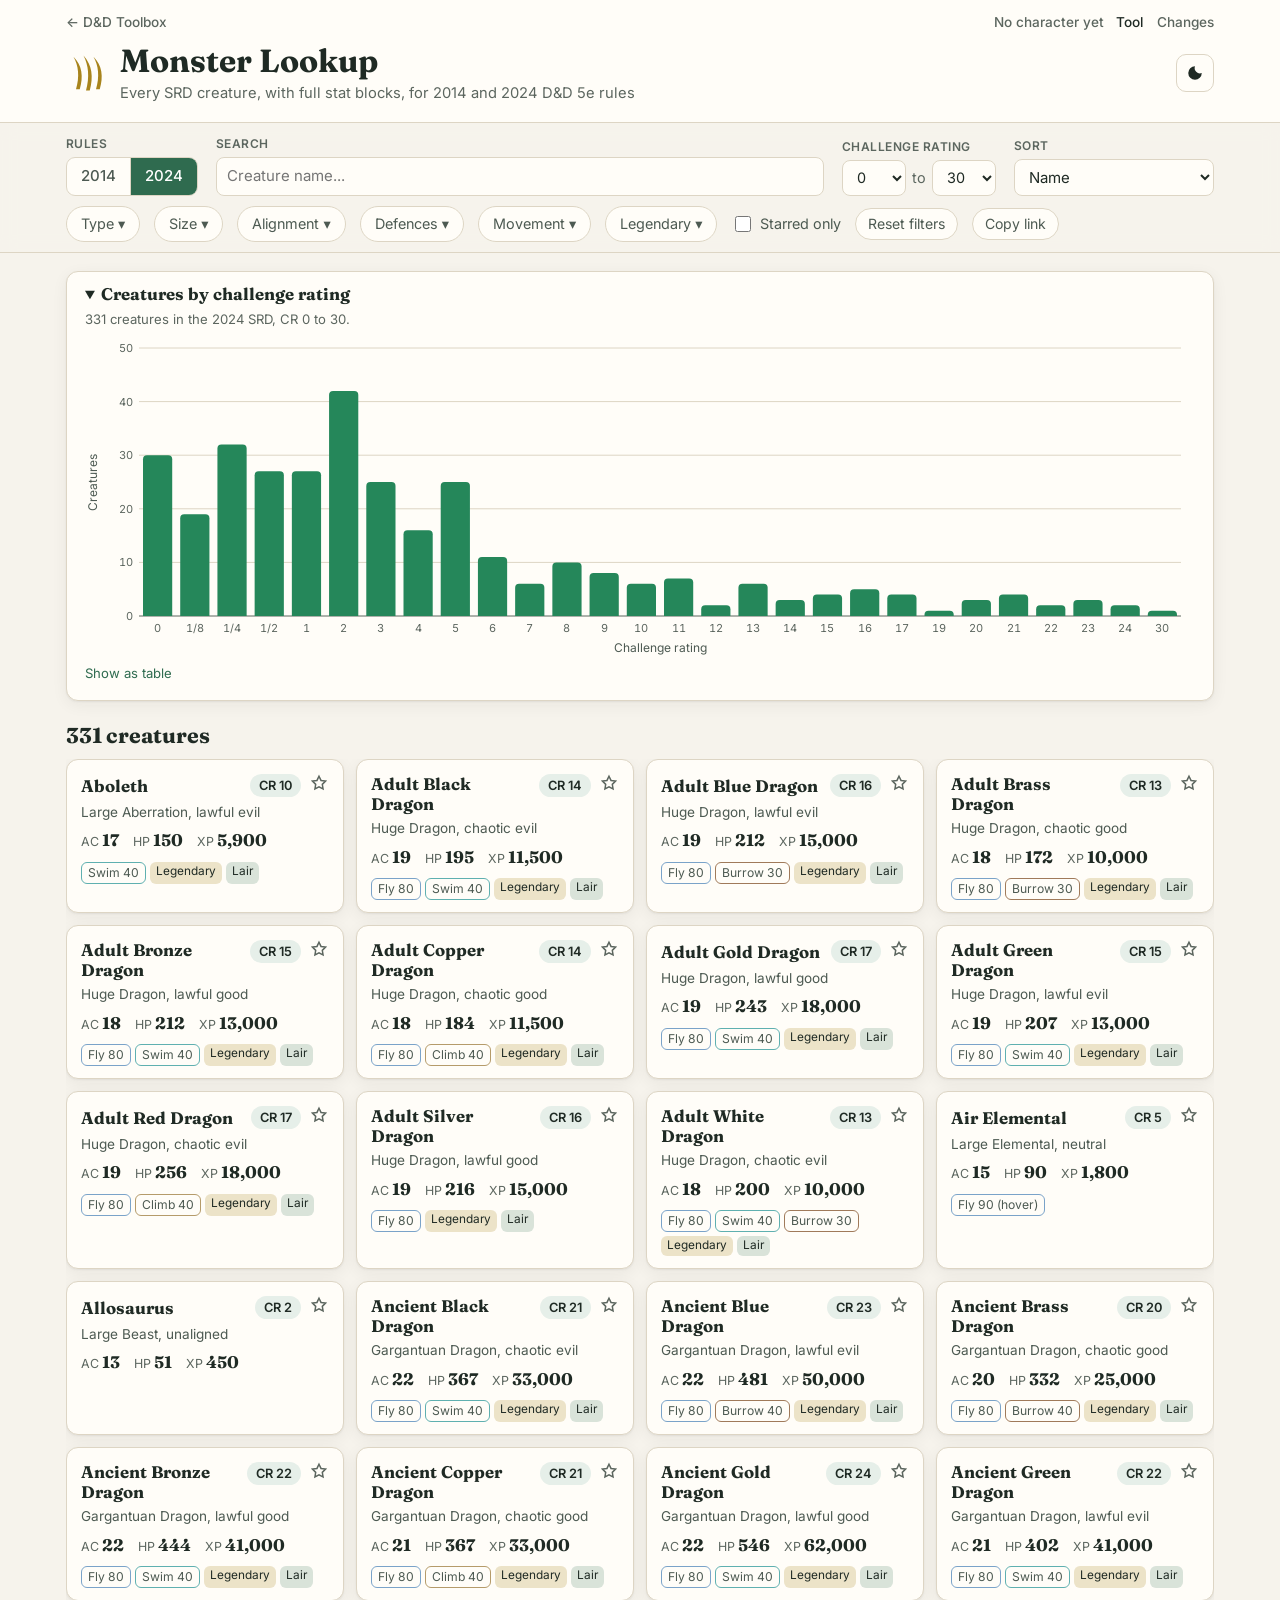
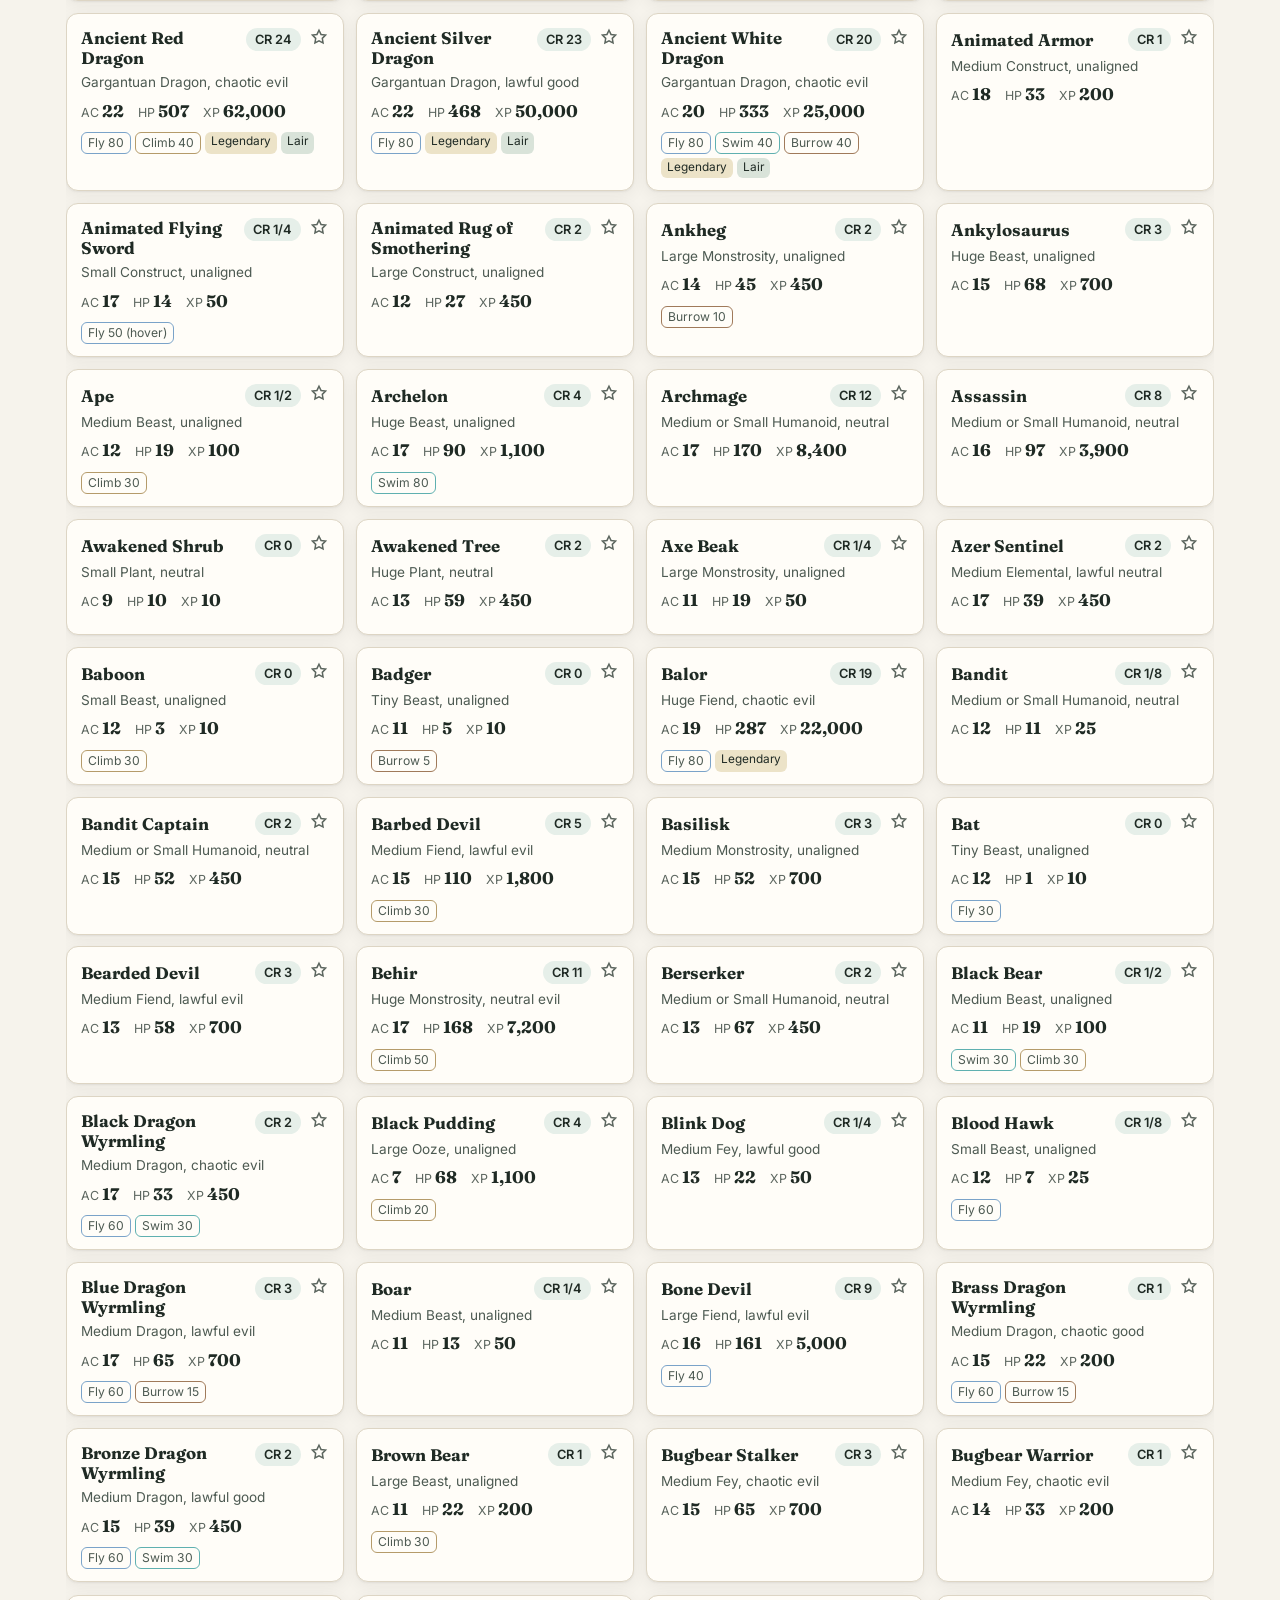
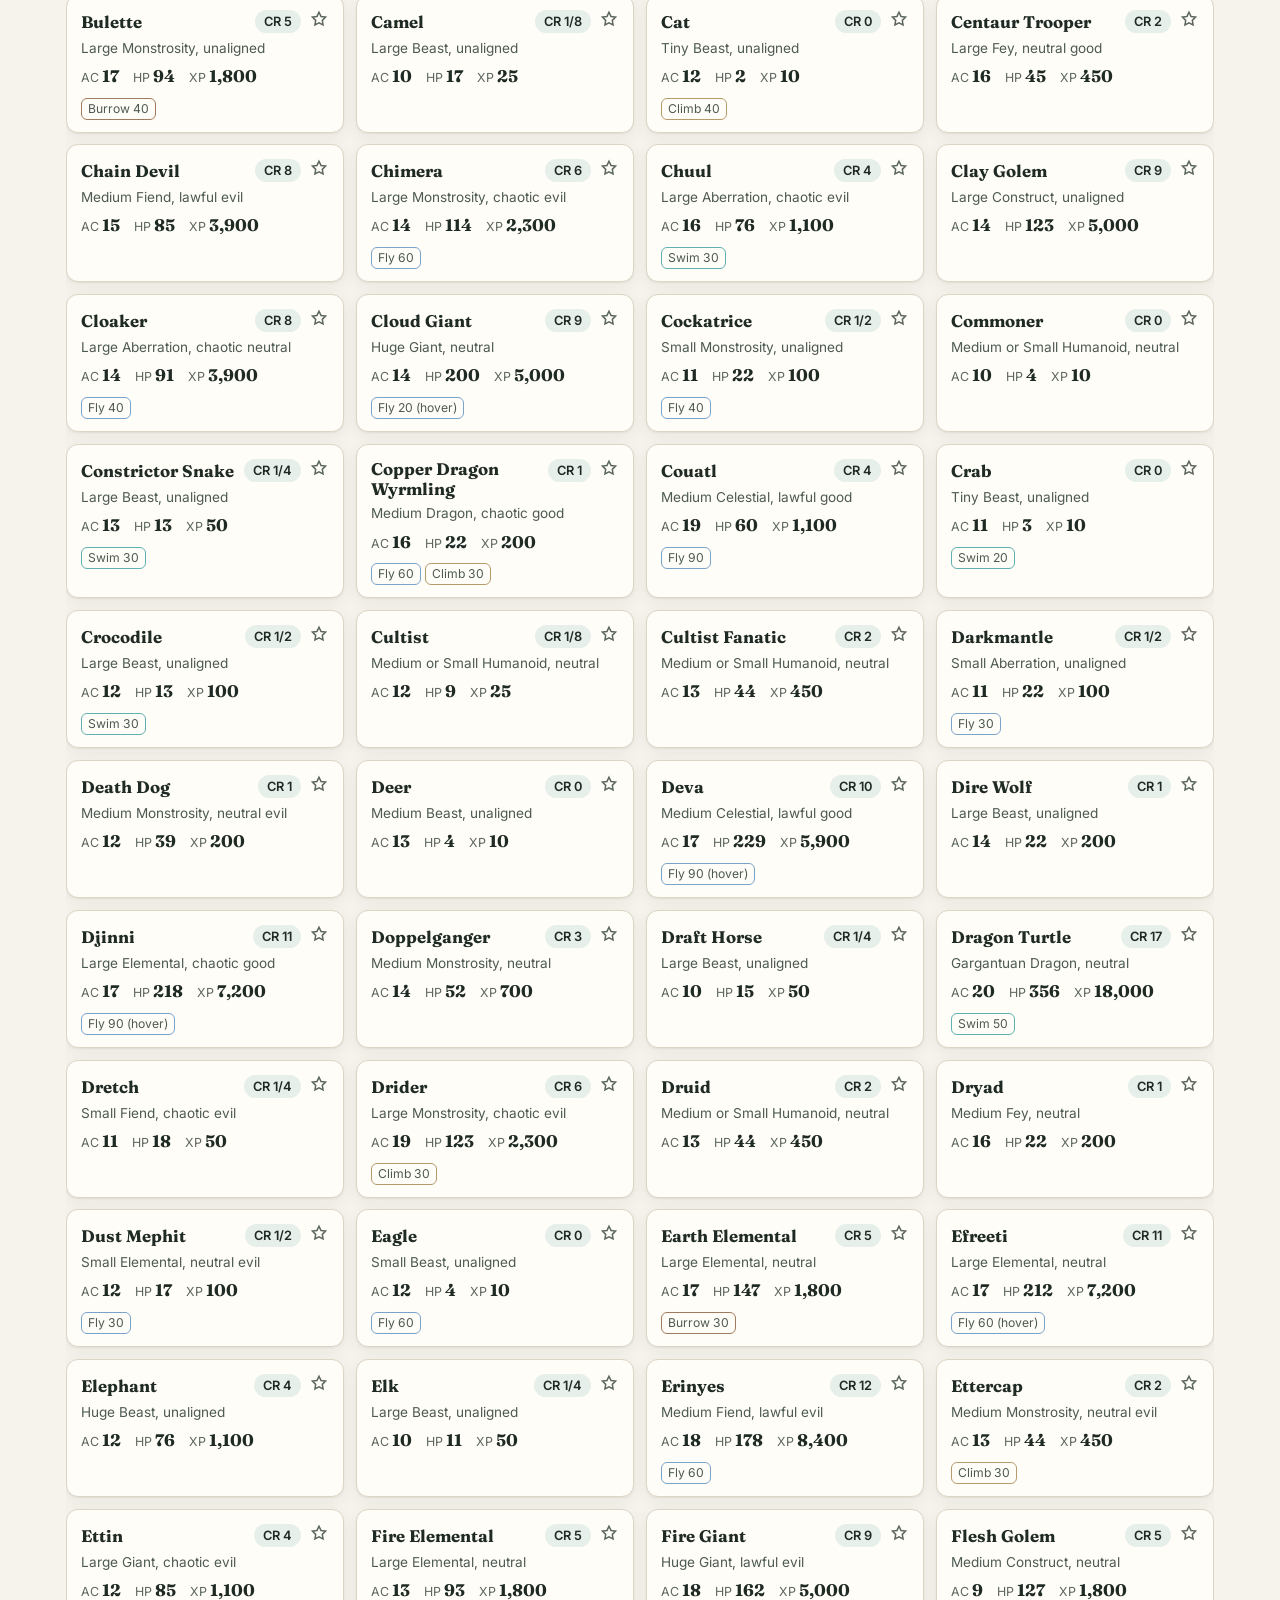
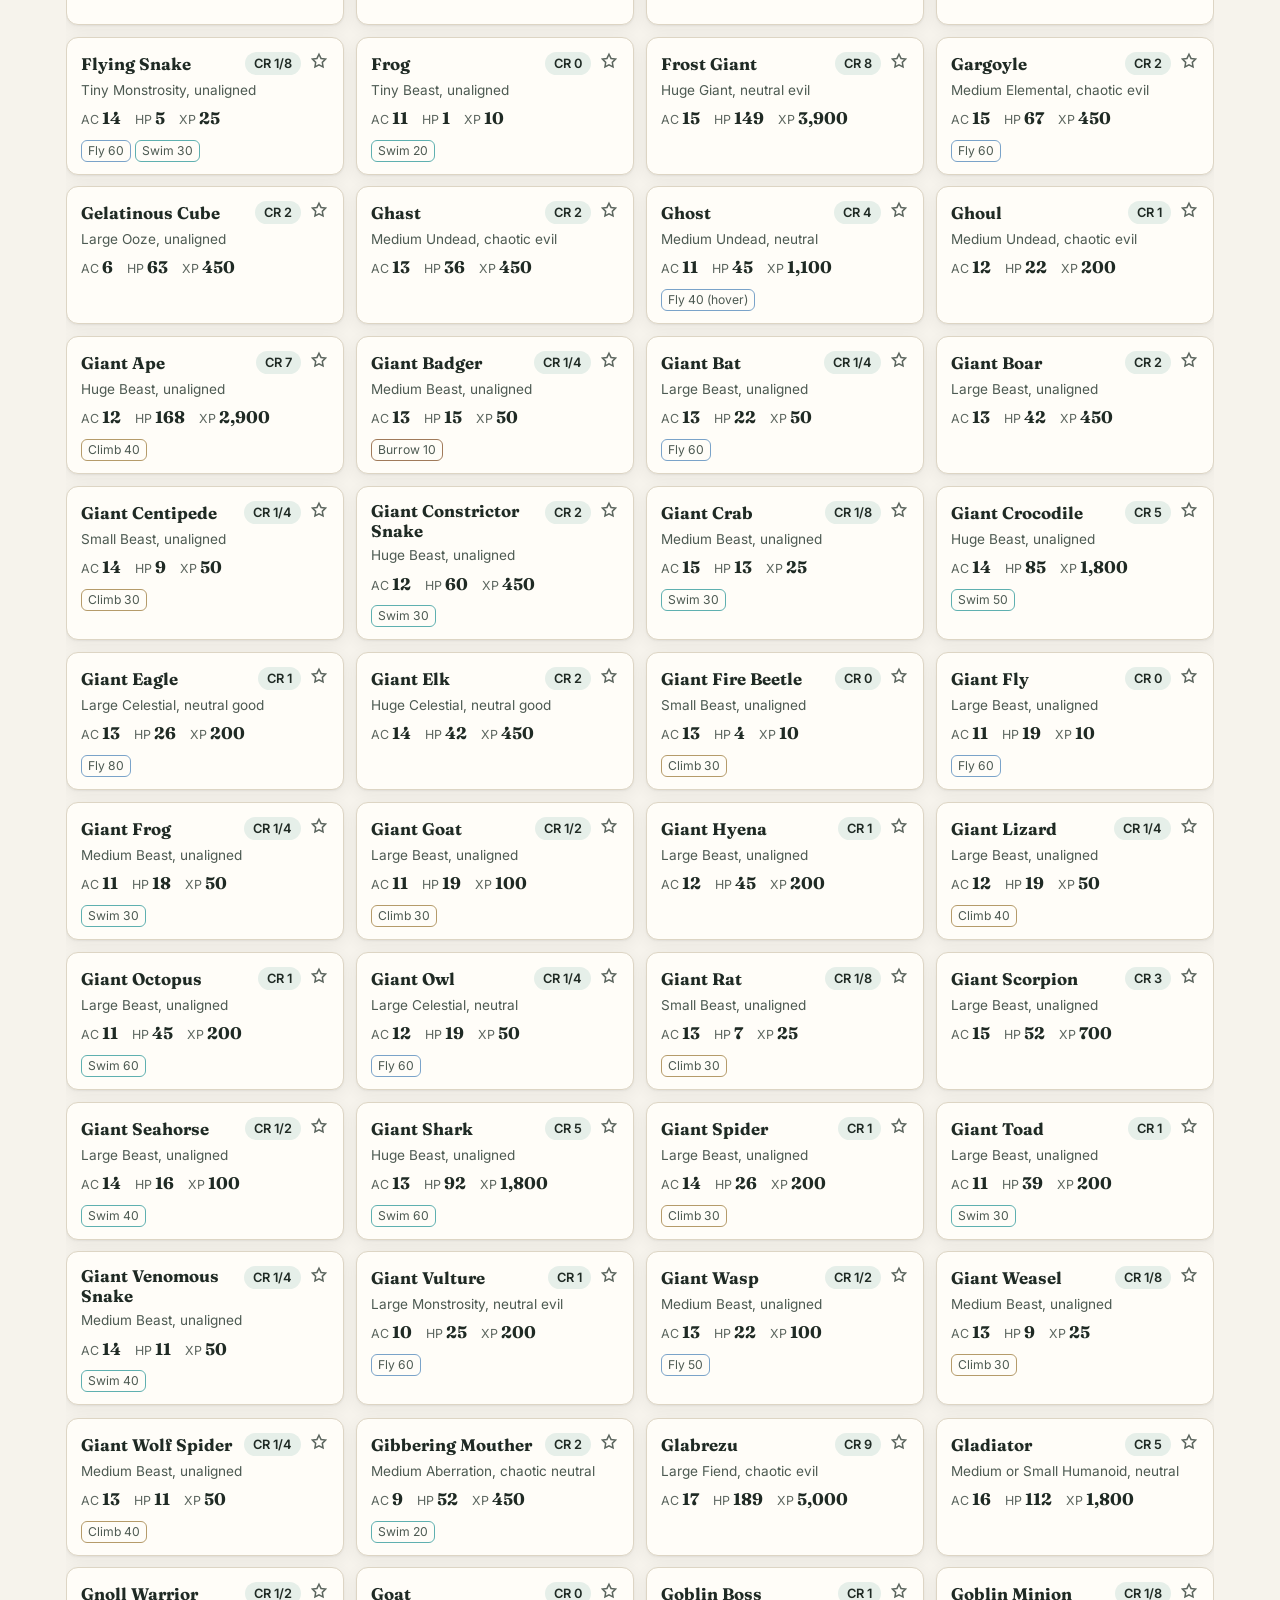
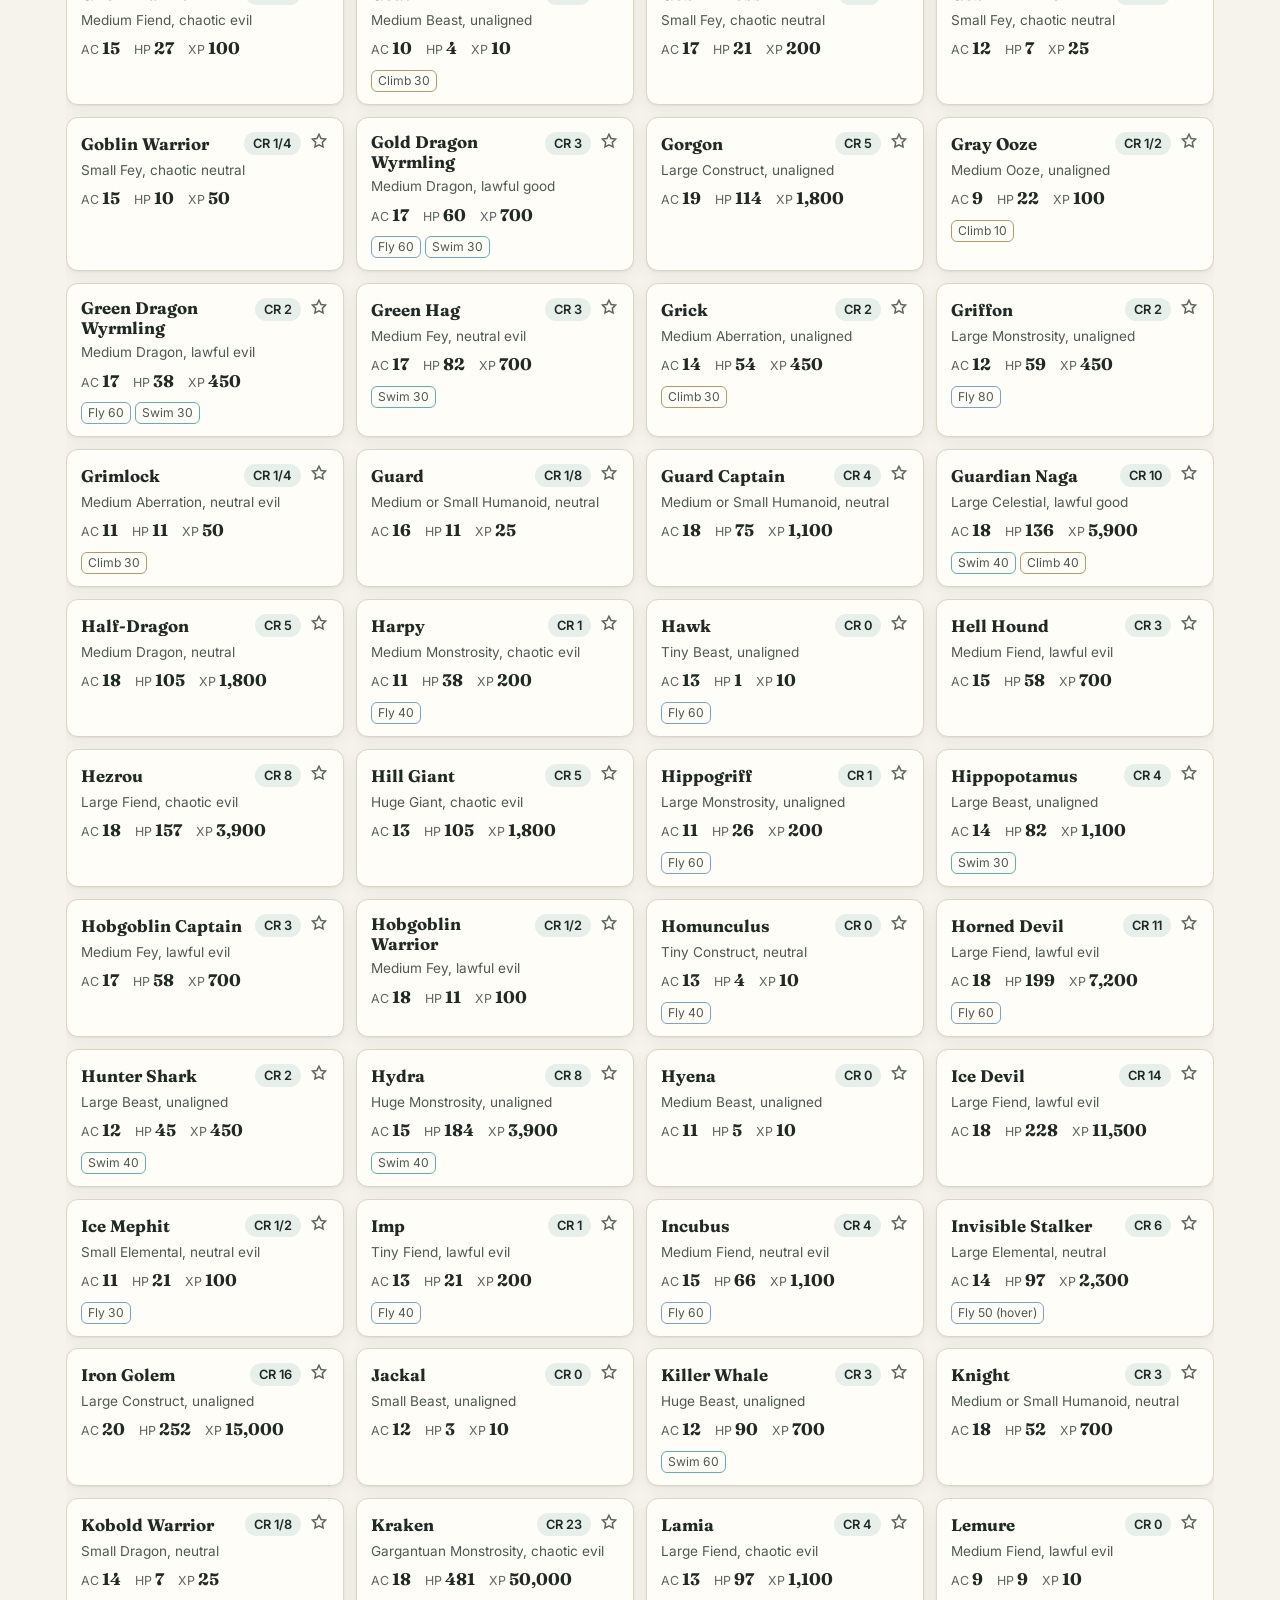
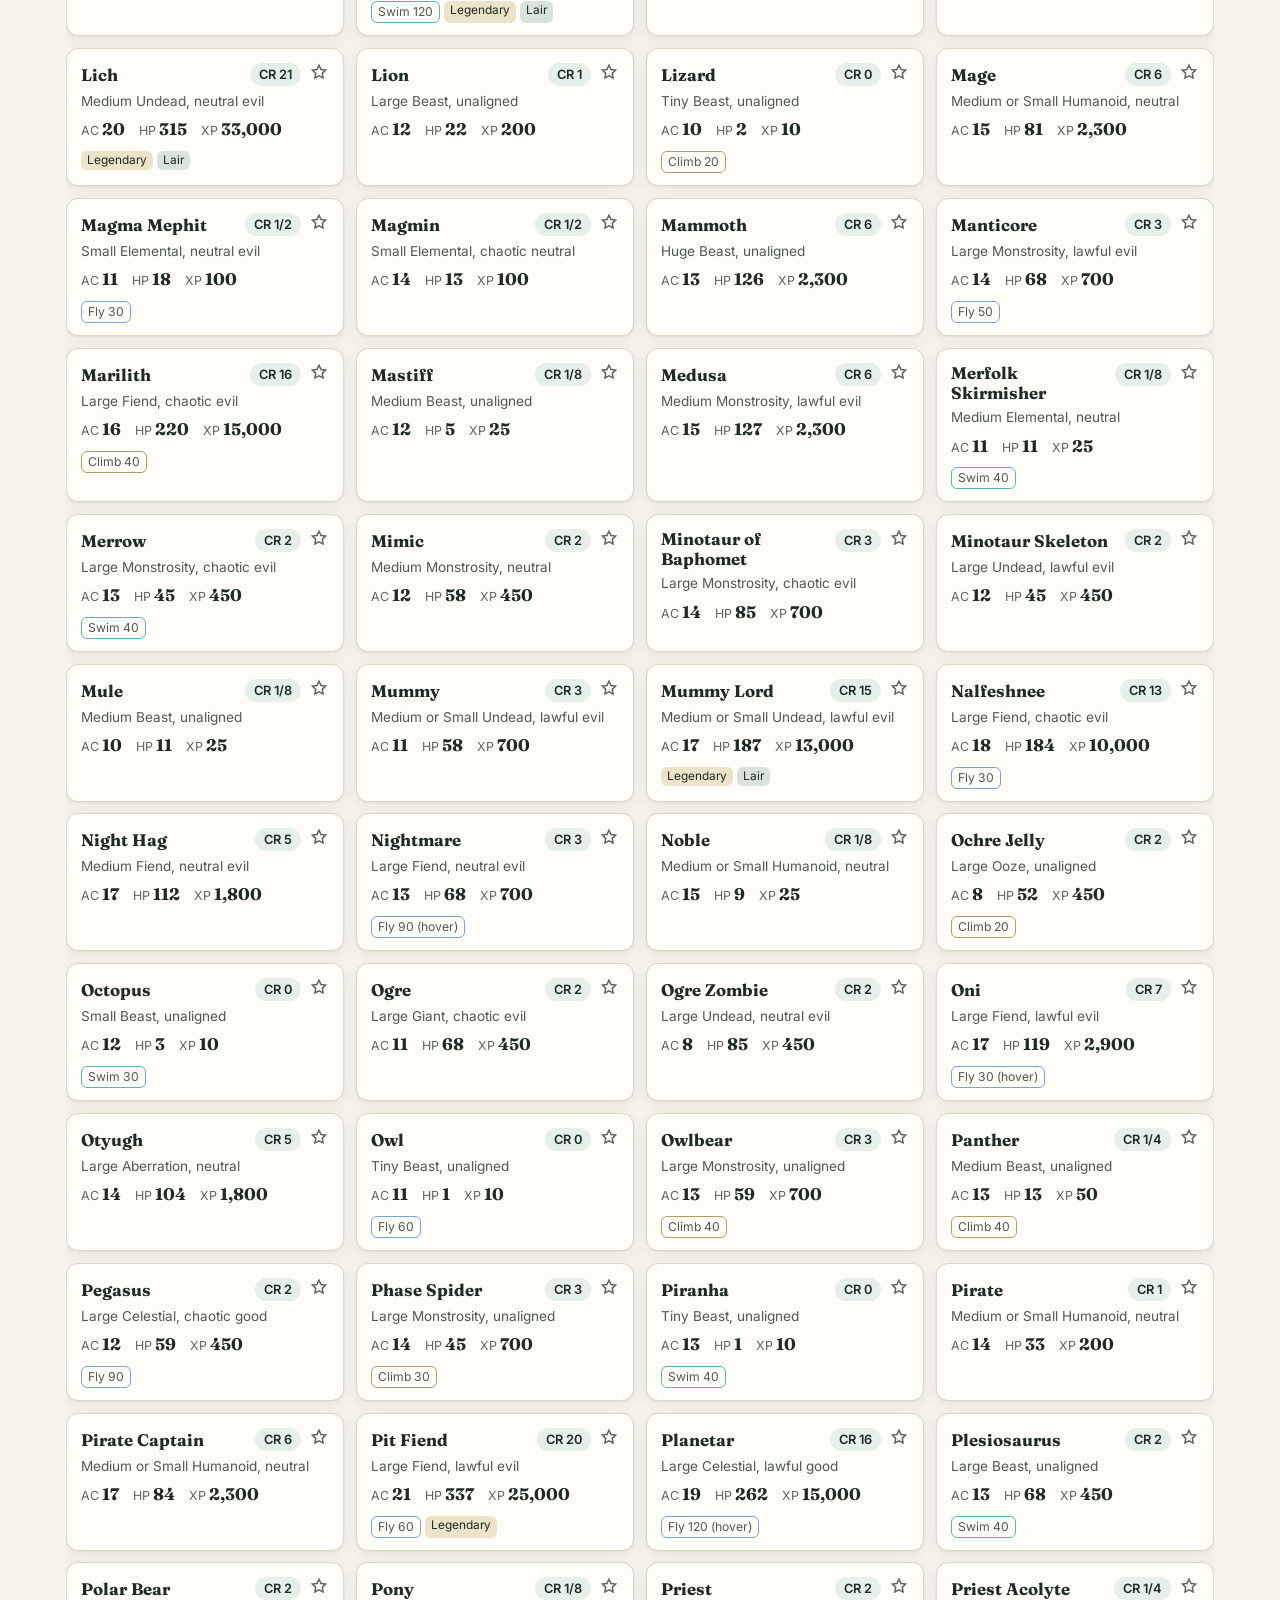
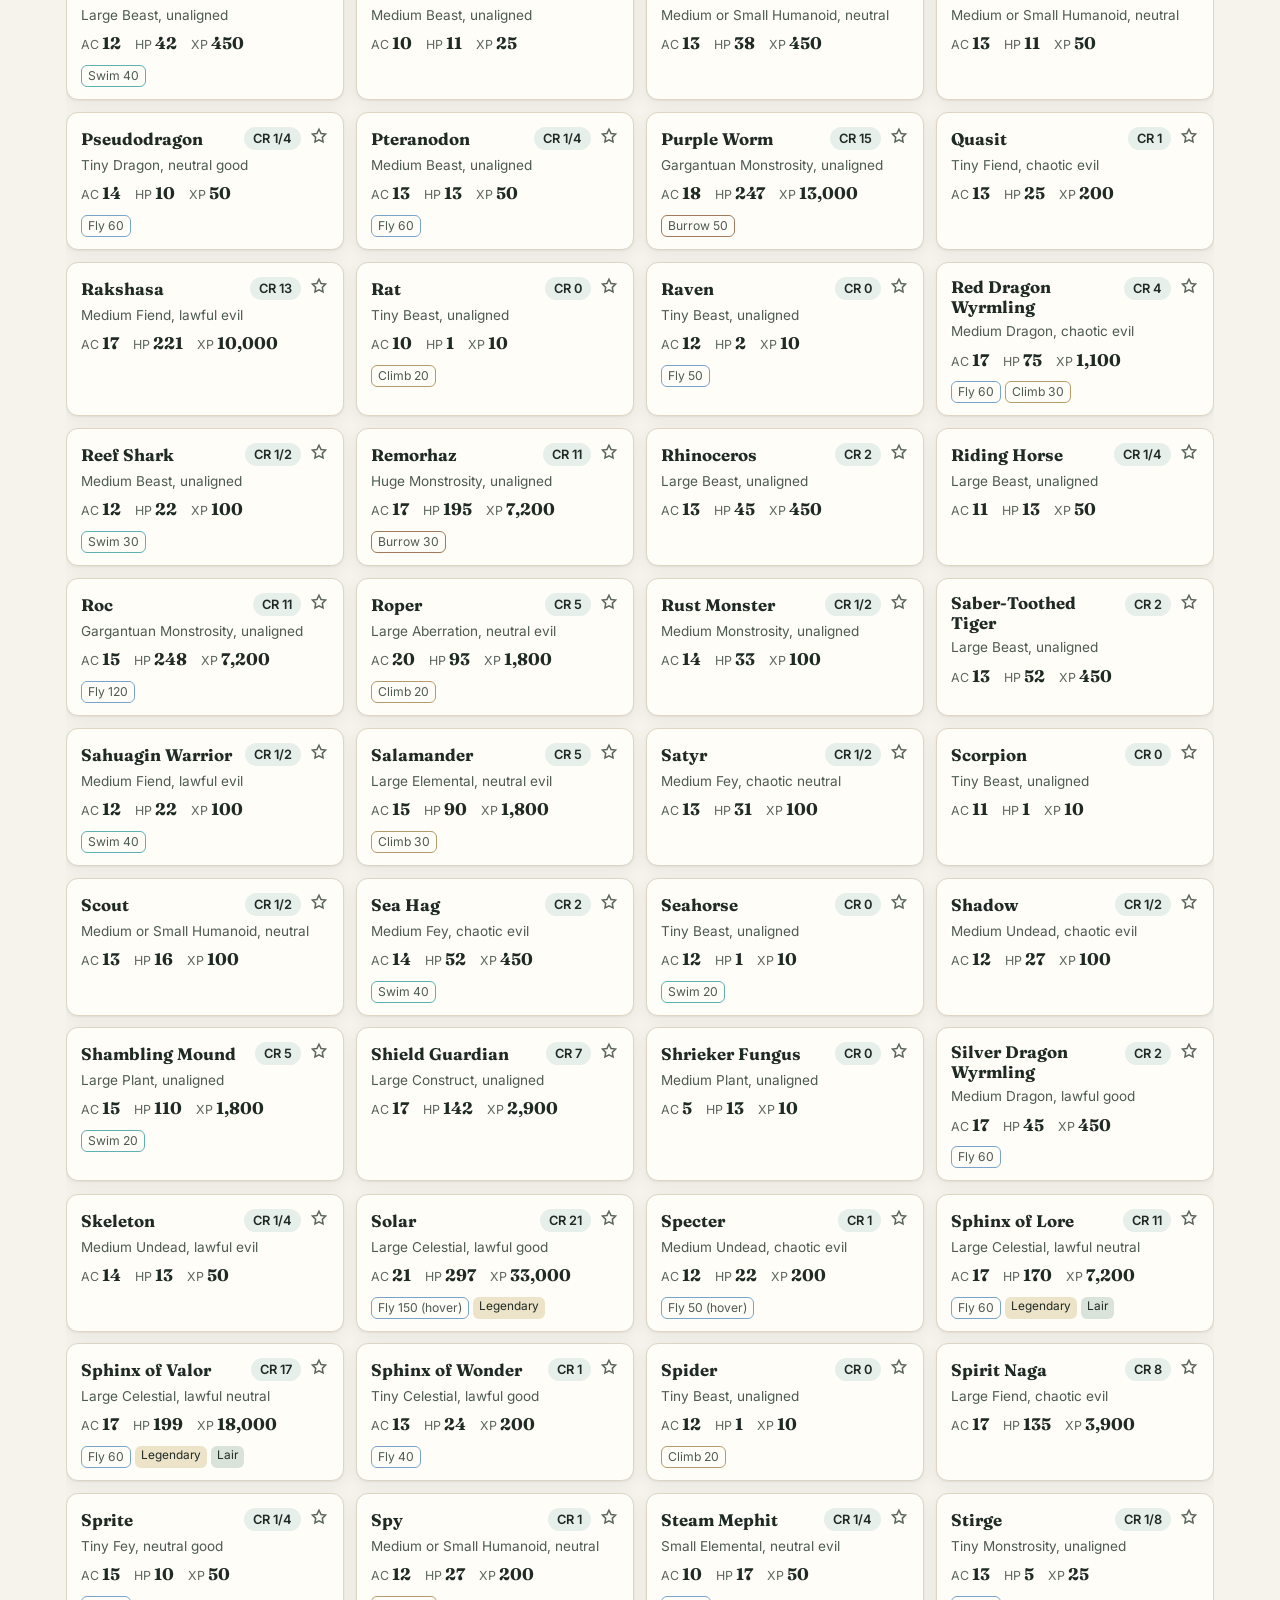
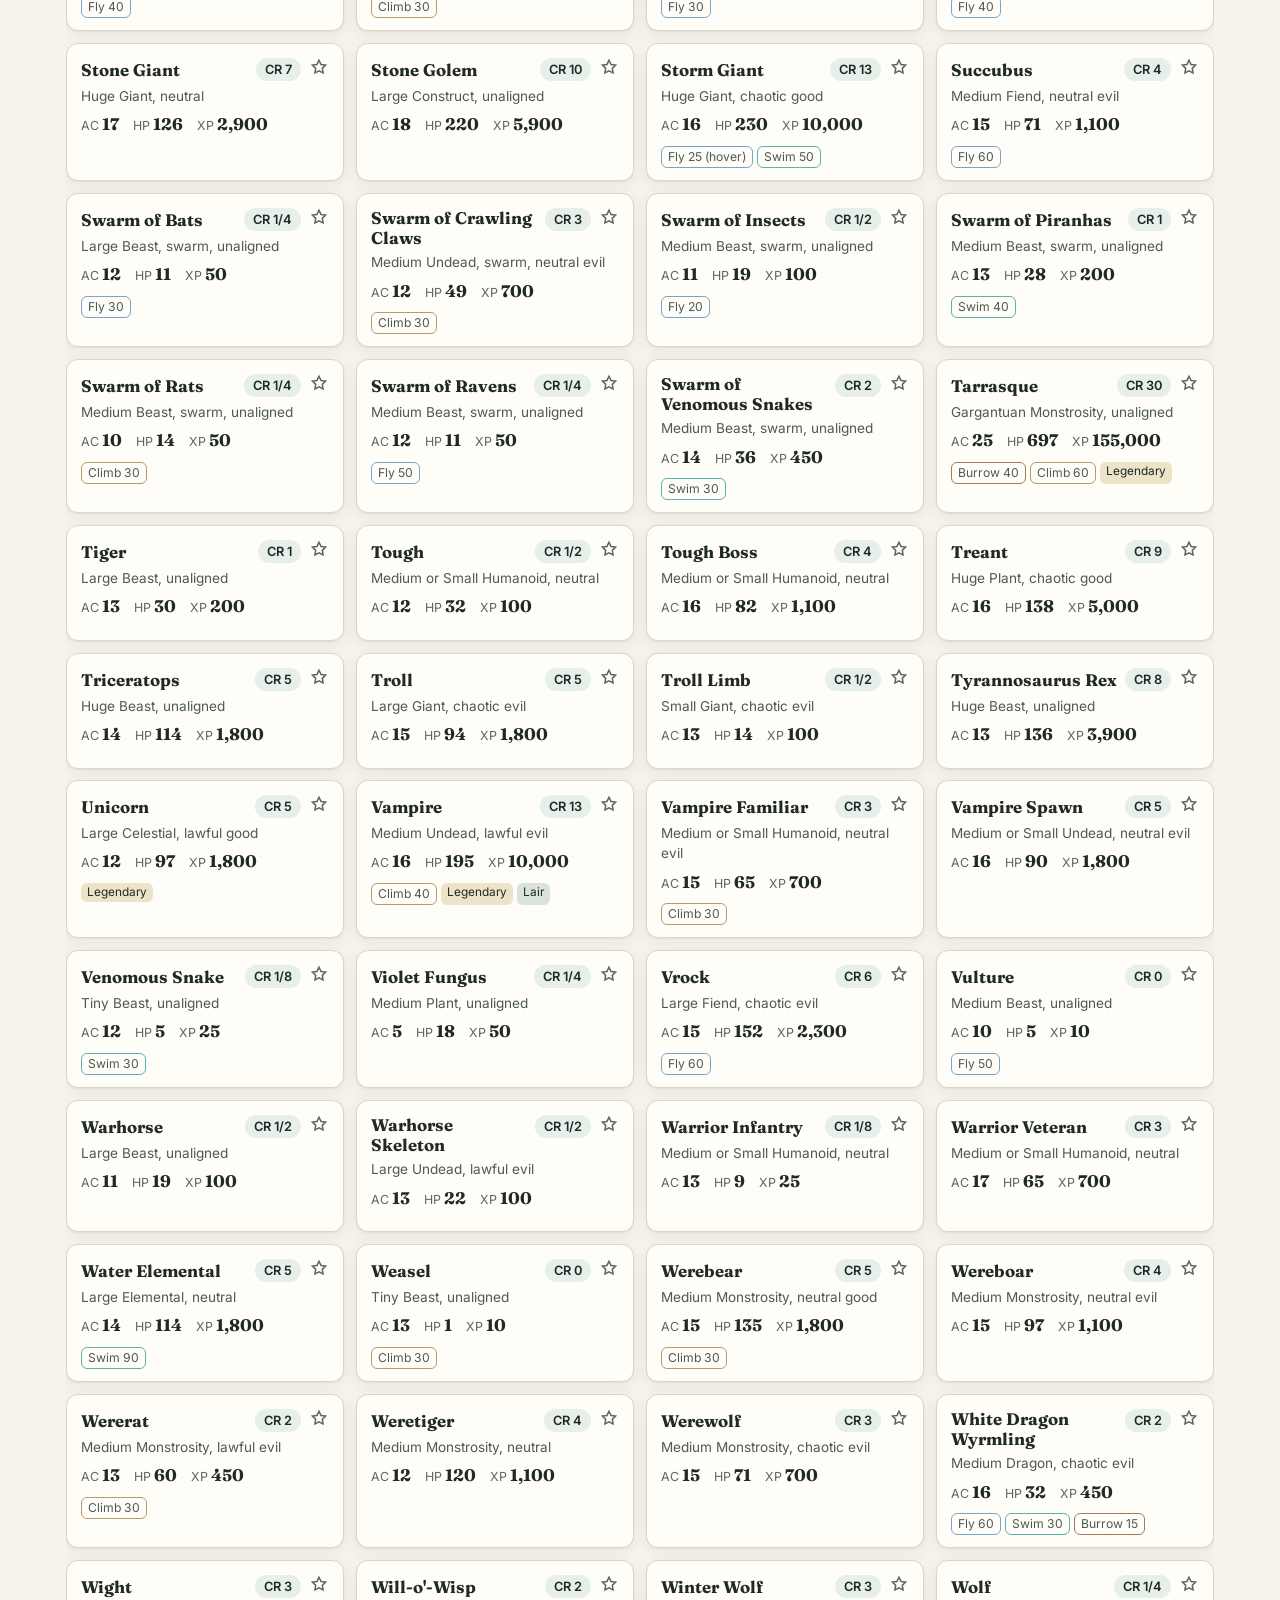
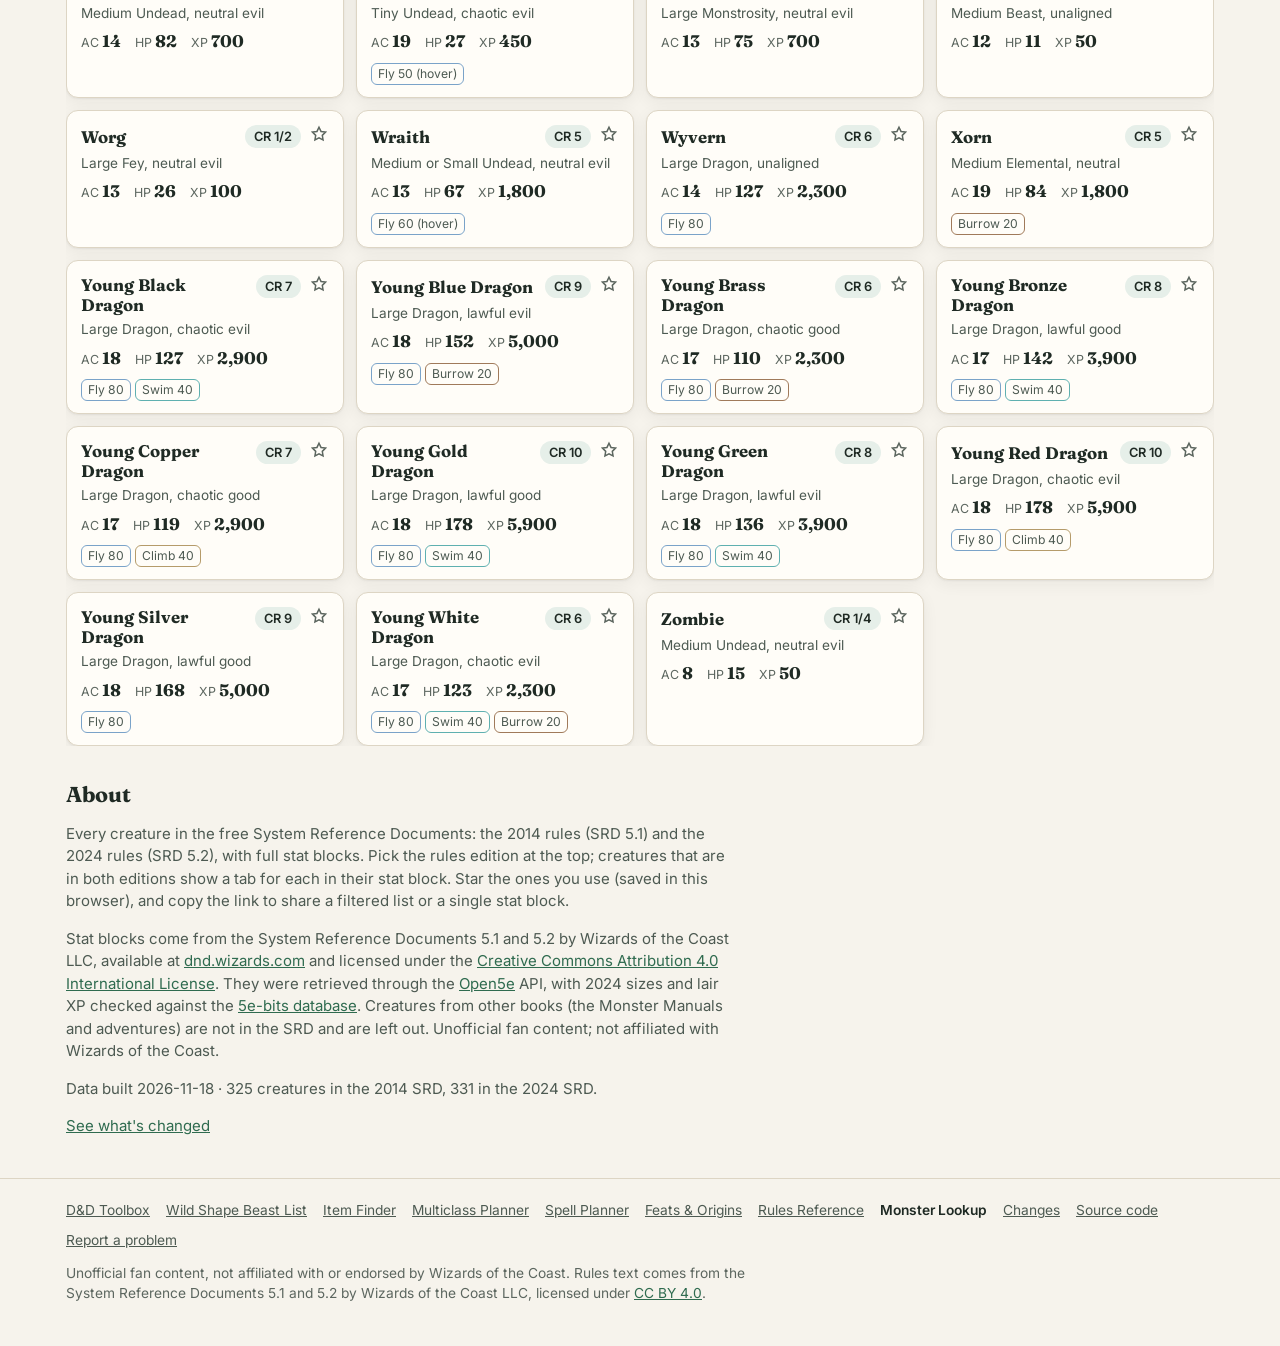
==== commit 379397f7: "Shared footer v2: Feats & Origins and Rules Reference links Co-Authored-By: Claude Opus 5.5 <noreply" ====
--- a/site/index.html
+++ b/site/index.html
@@ -124,6 +124,8 @@
       <li><a href="https://wernercd.github.io/dnd-items/">Item Finder</a></li>
       <li><a href="https://wernercd.github.io/dnd-multiclass-planner/">Multiclass Planner</a></li>
       <li><a href="https://wernercd.github.io/dnd-magic/">Spell Planner</a></li>
+      <li><a href="https://wernercd.github.io/dnd-feats/">Feats &amp; Origins</a></li>
+      <li><a href="https://wernercd.github.io/dnd-rules/">Rules Reference</a></li>
       <li><a href="https://wernercd.github.io/dnd-monsters/" aria-current="page">Monster Lookup</a></li>
       <li><a href="changes.html">Changes</a></li>
       <li><a href="https://github.com/WernerCD/dnd-monsters" rel="noopener">Source code</a></li>
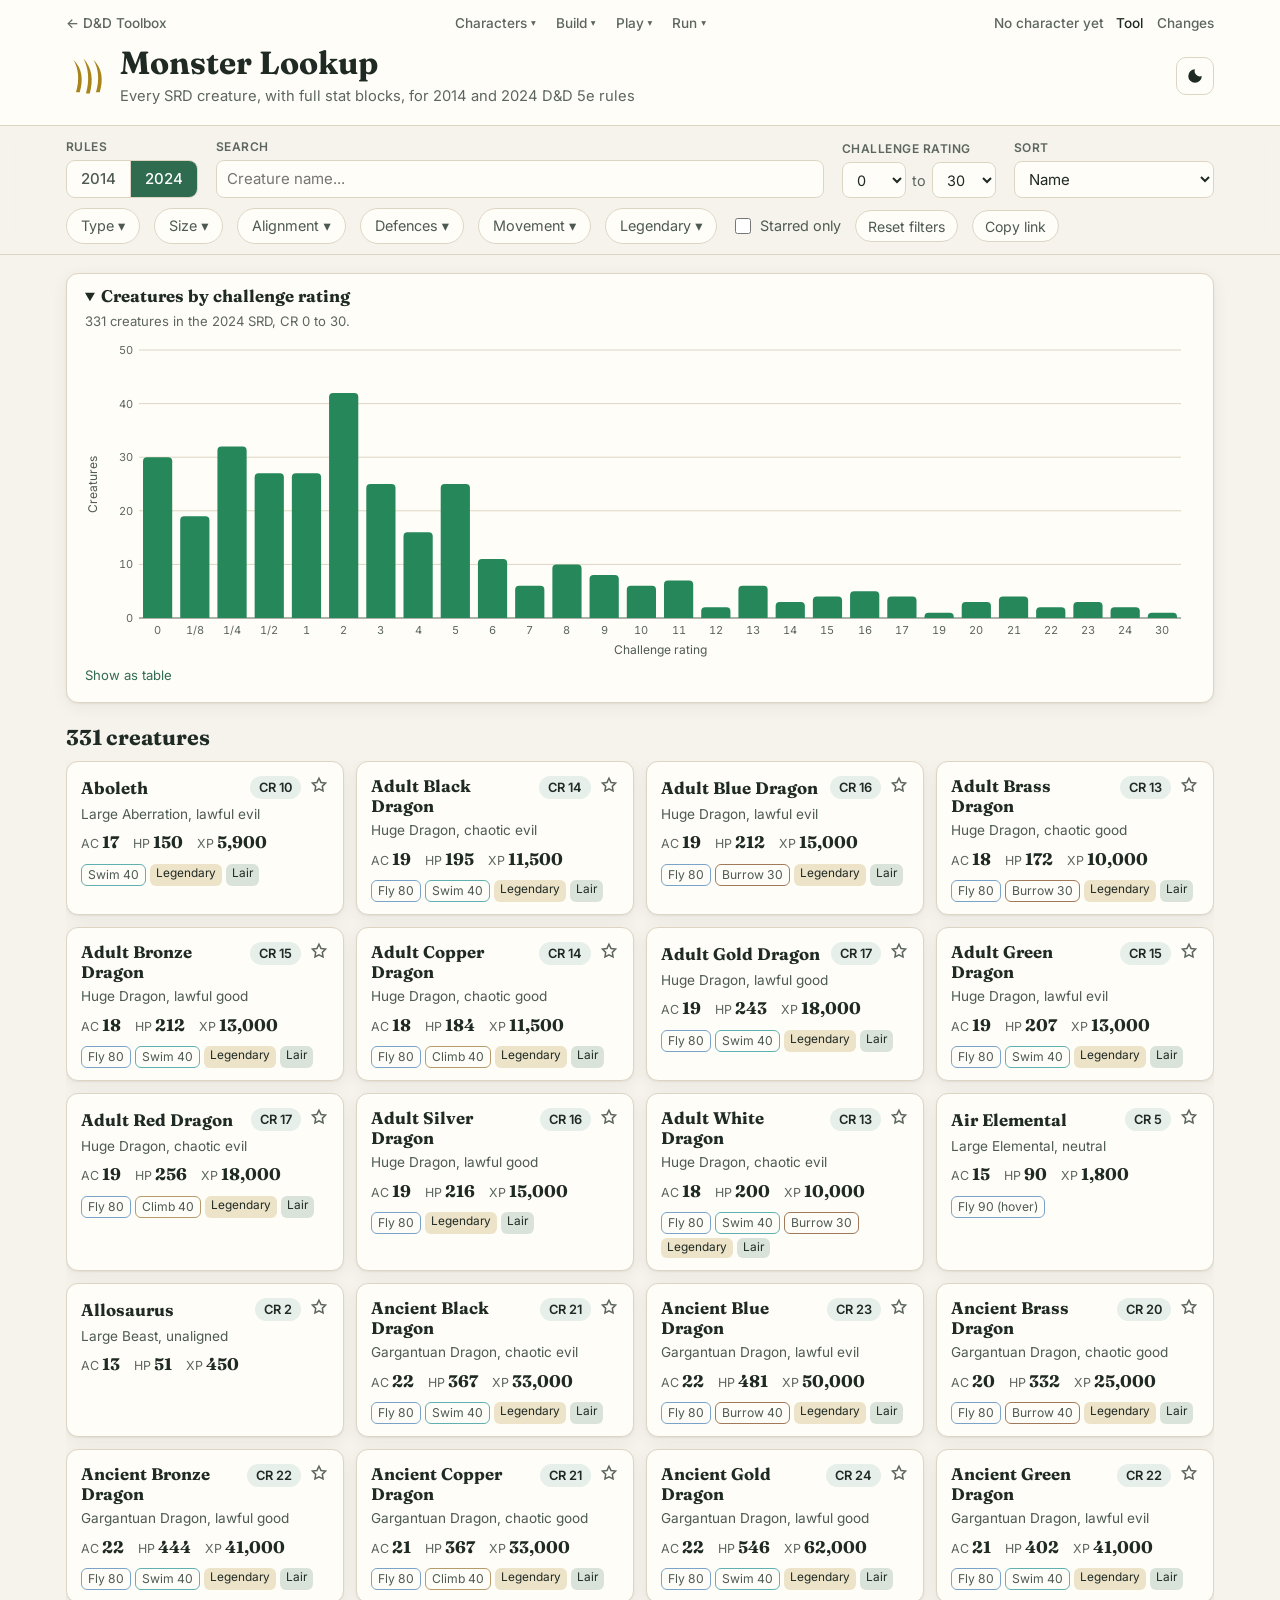
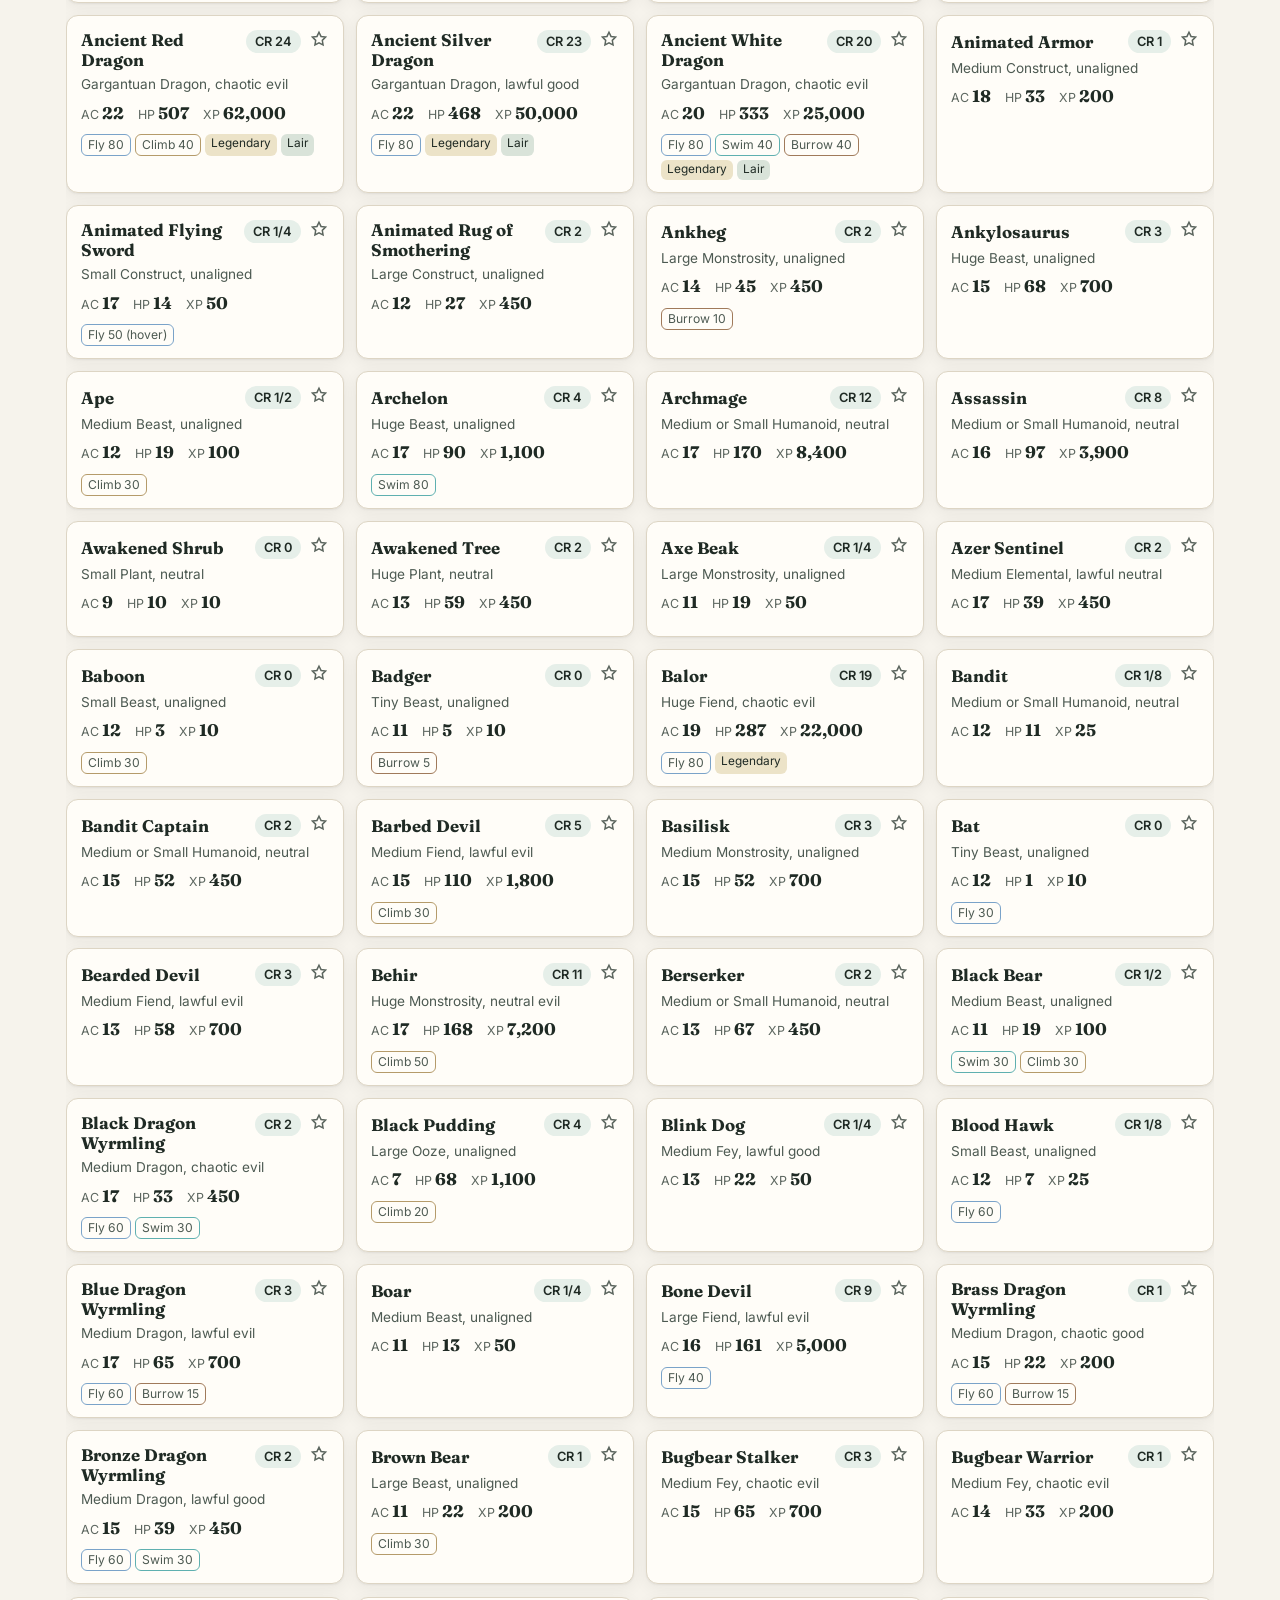
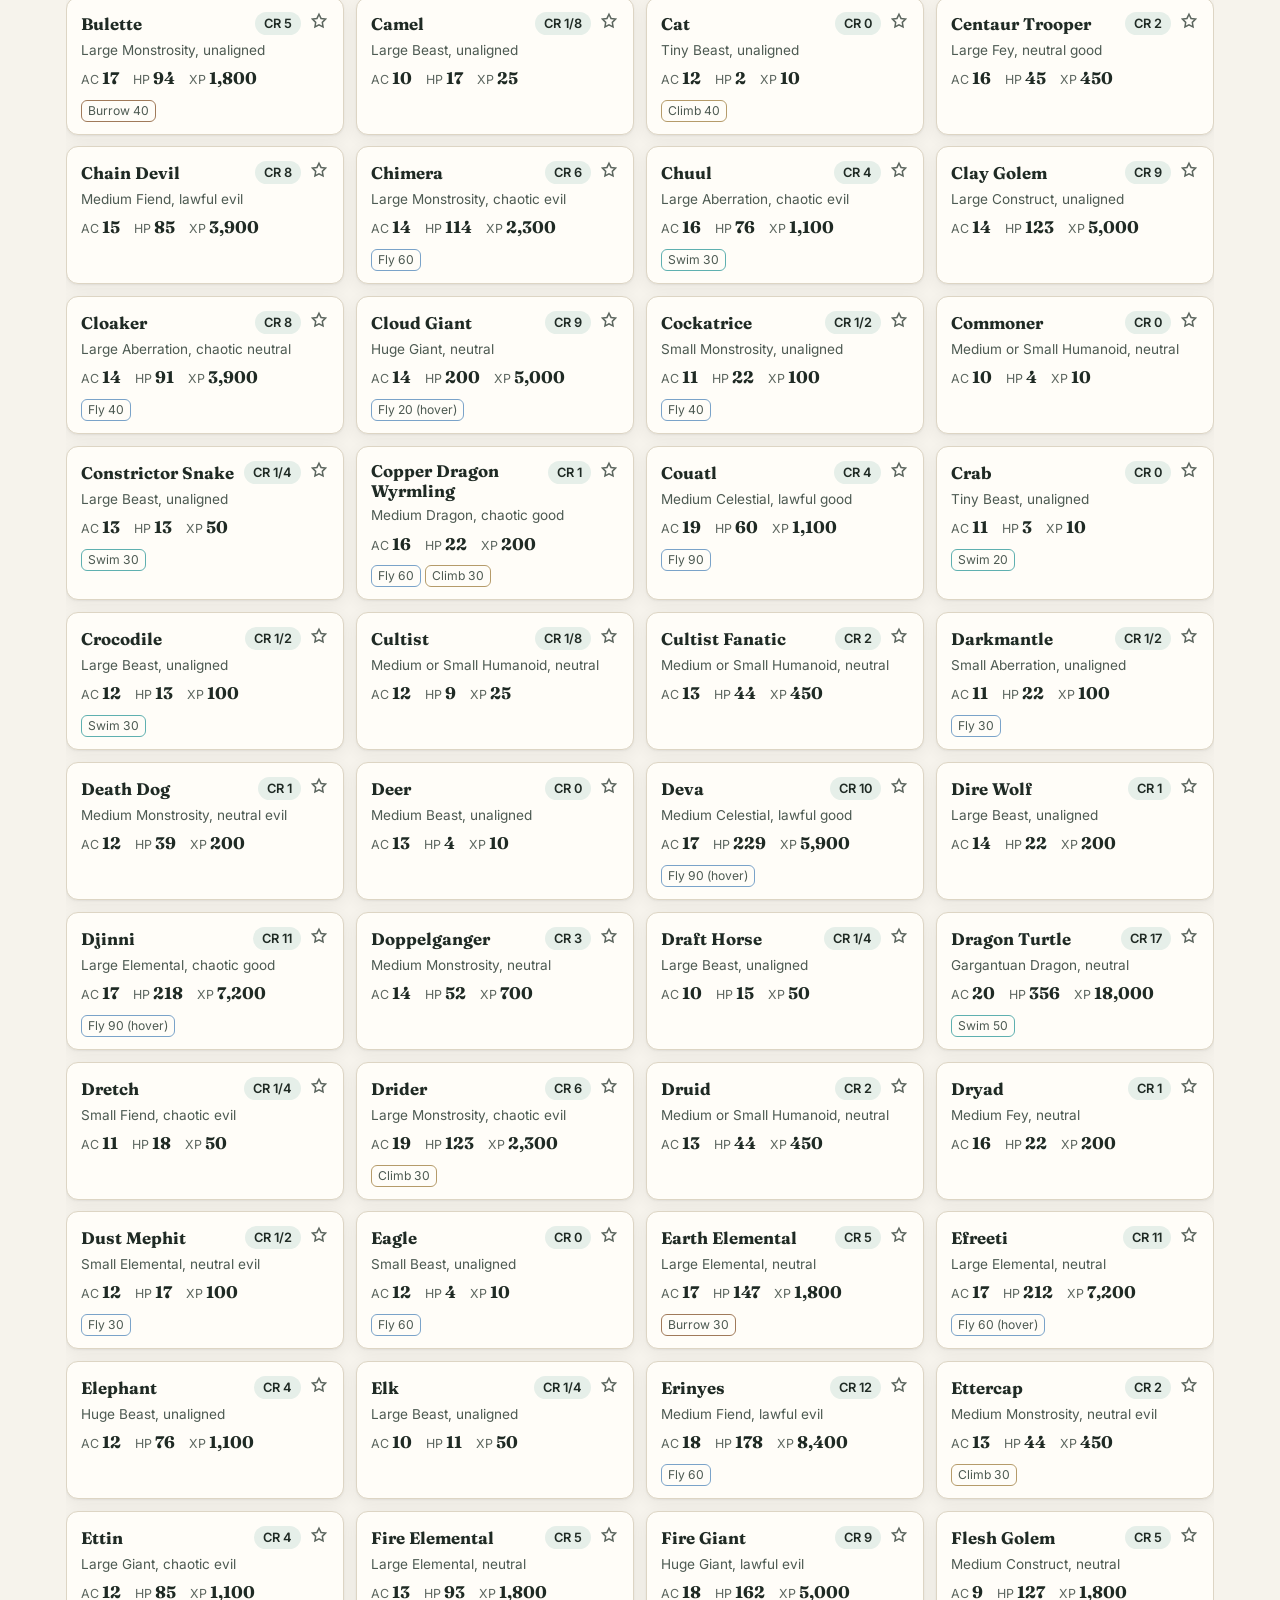
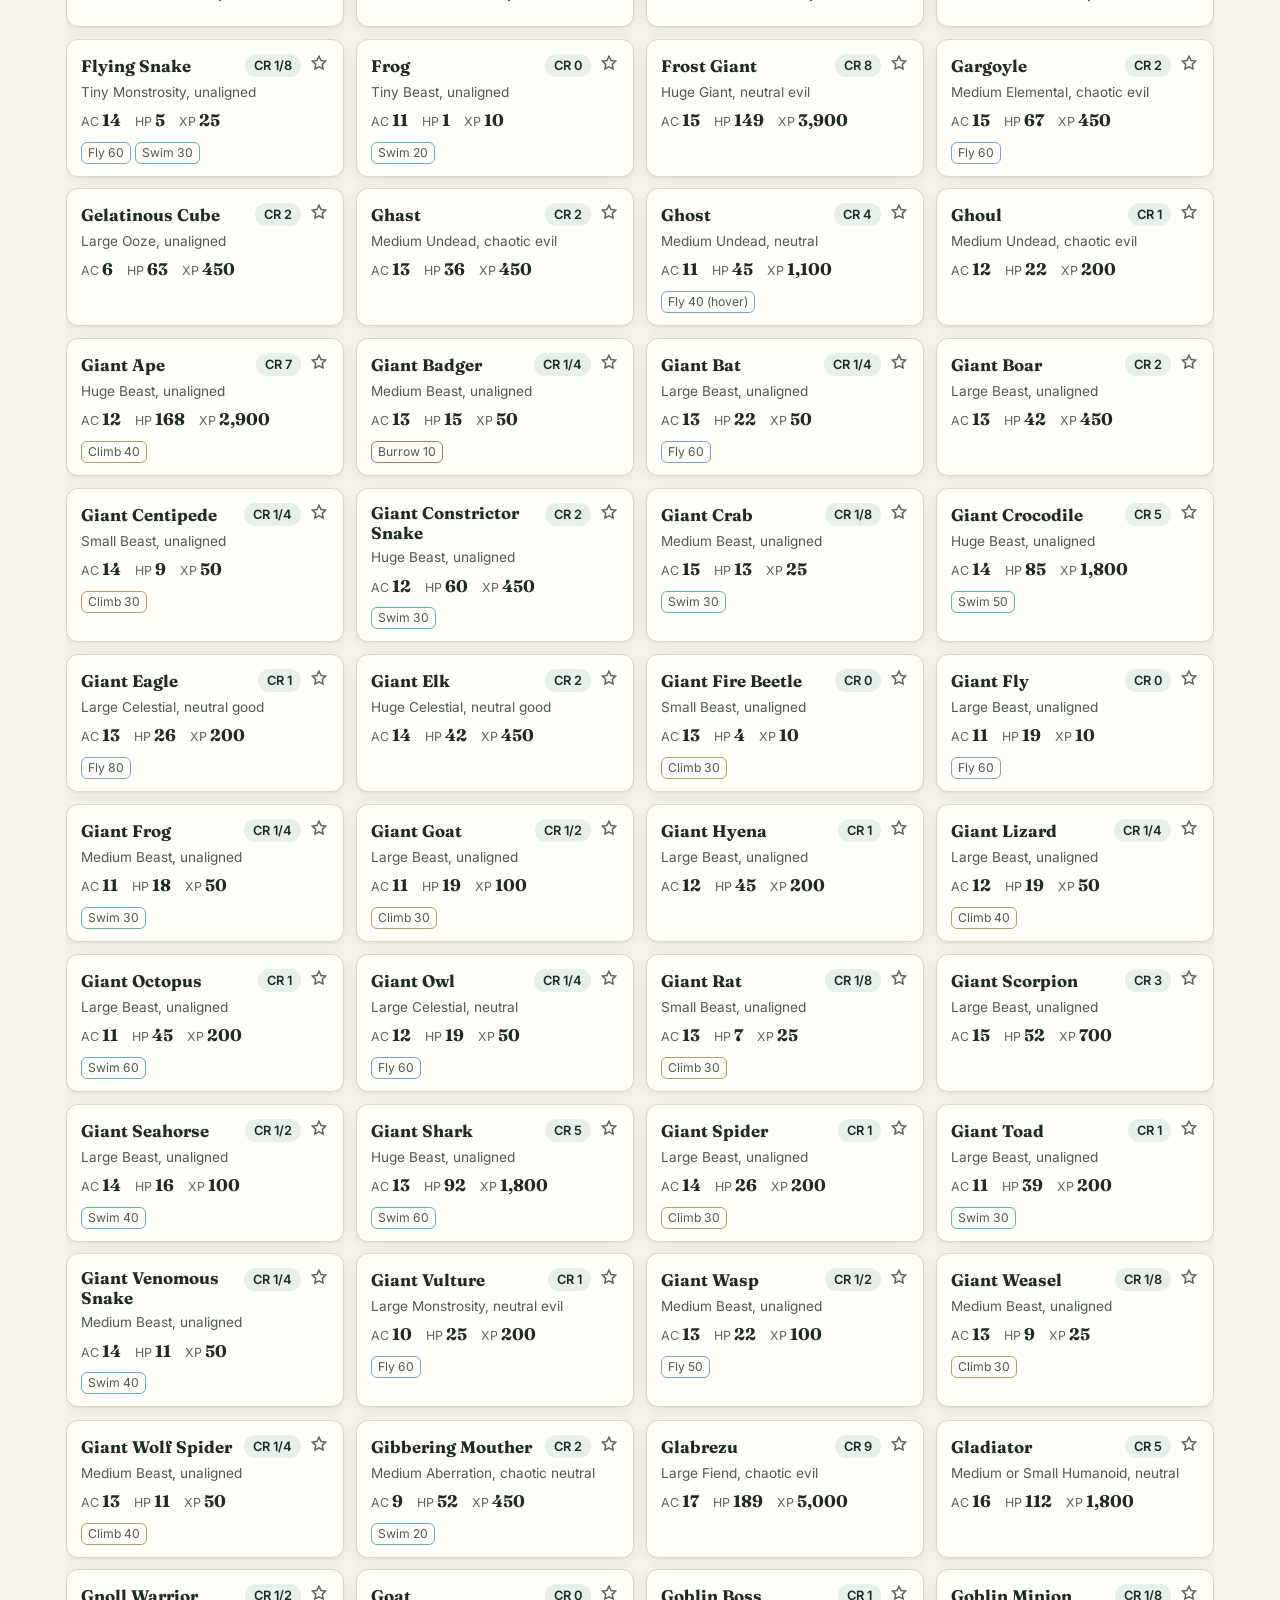
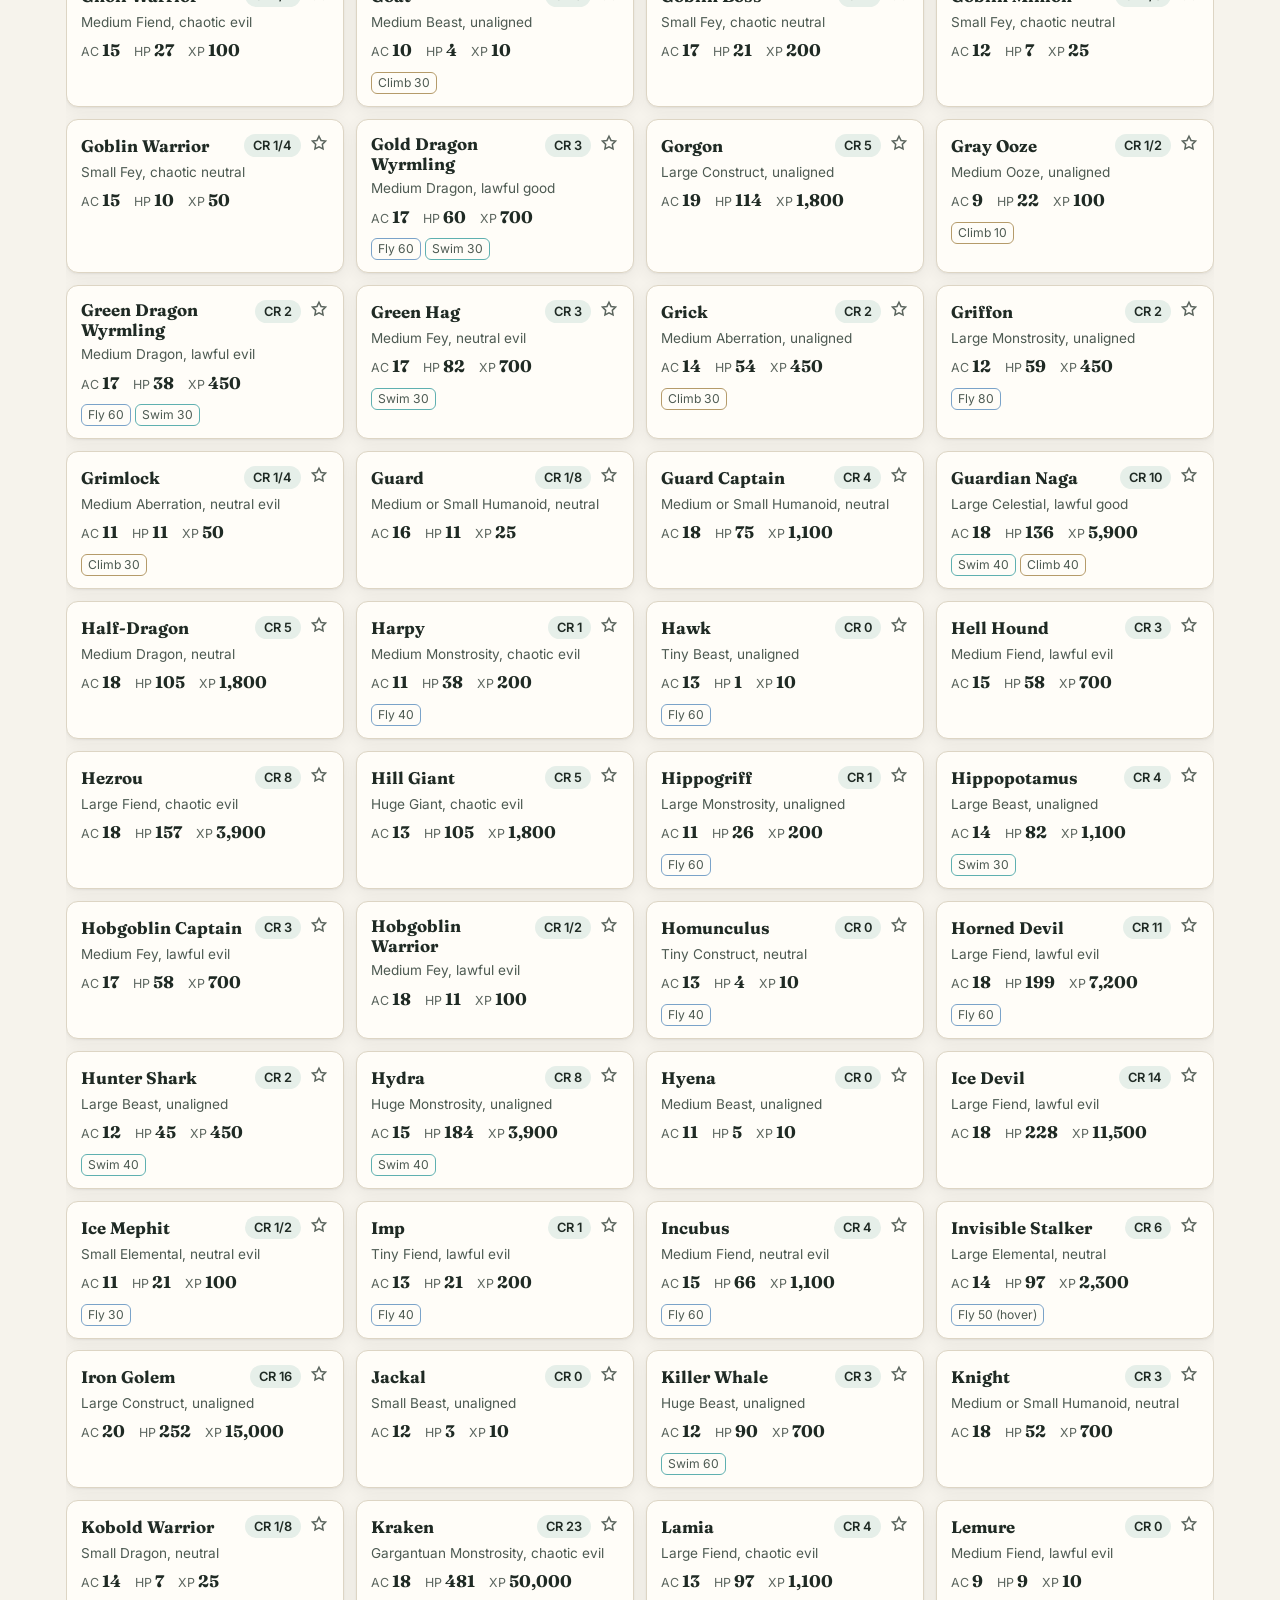
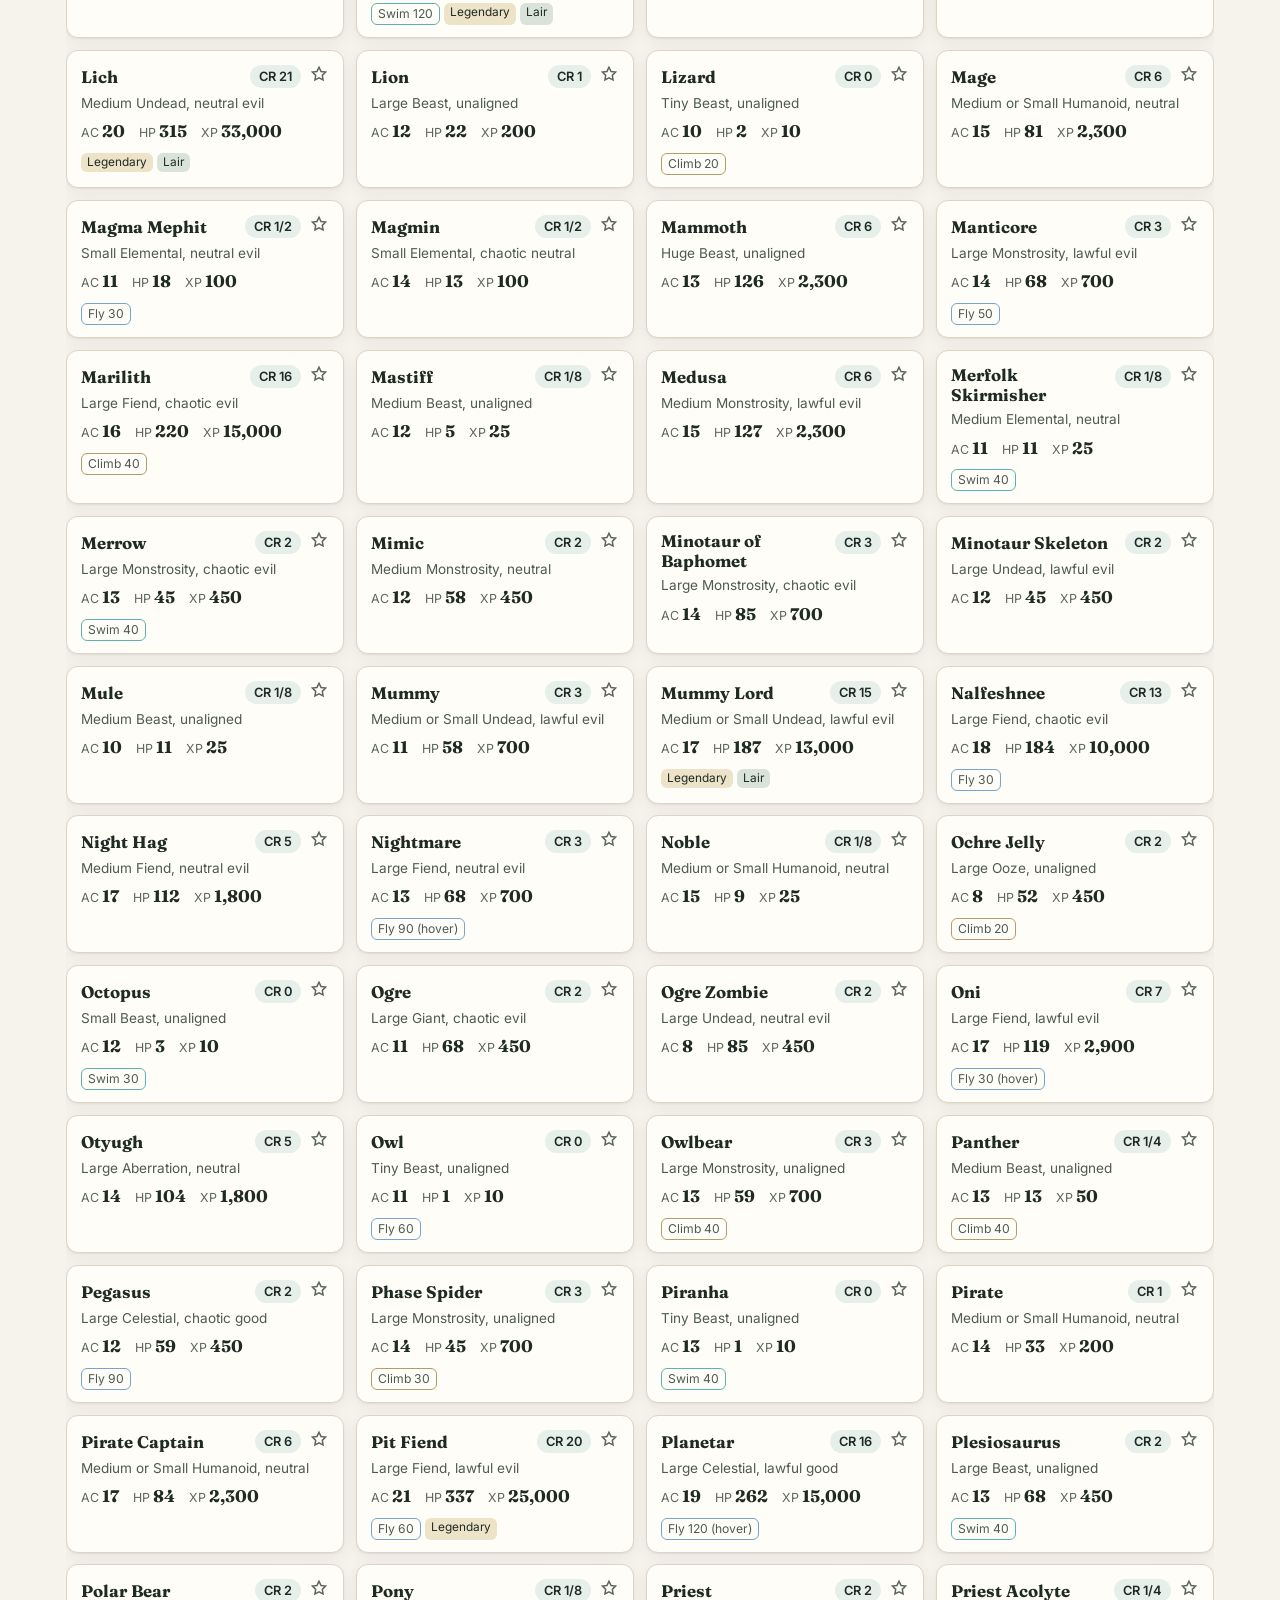
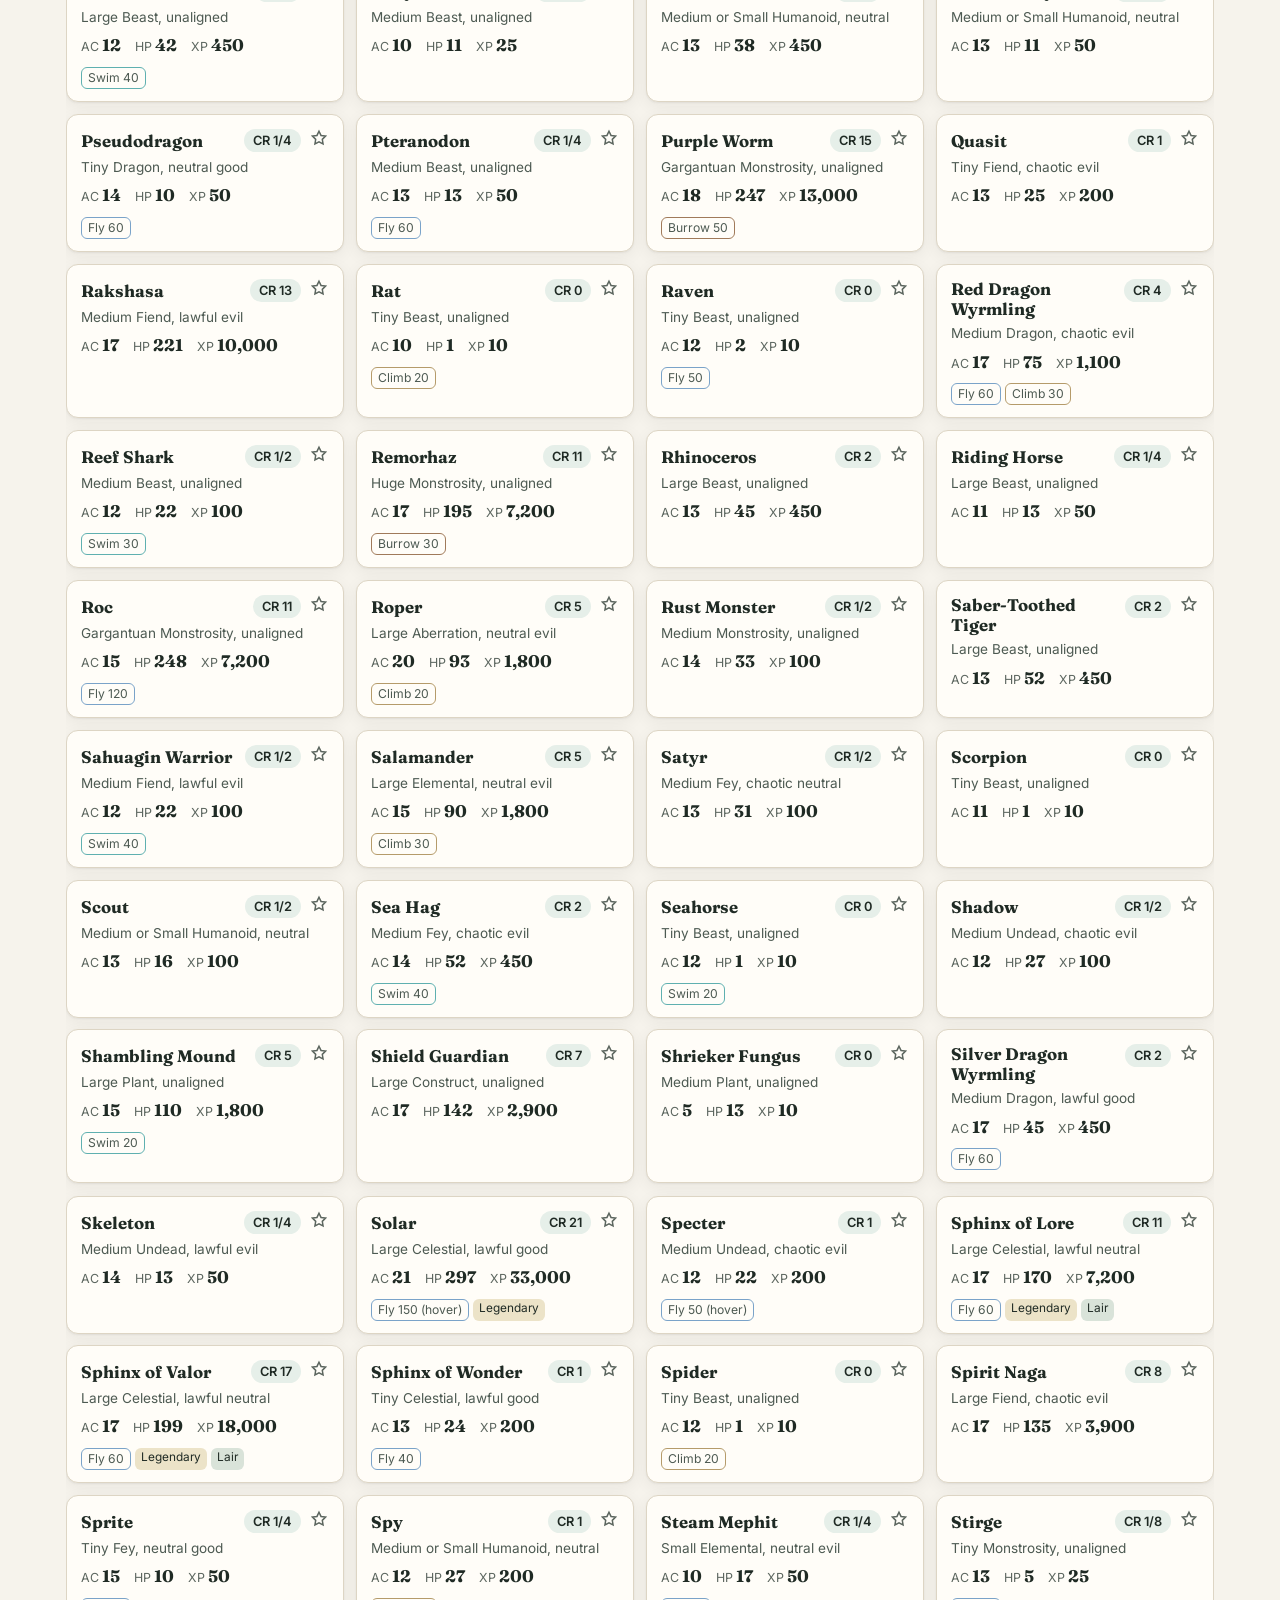
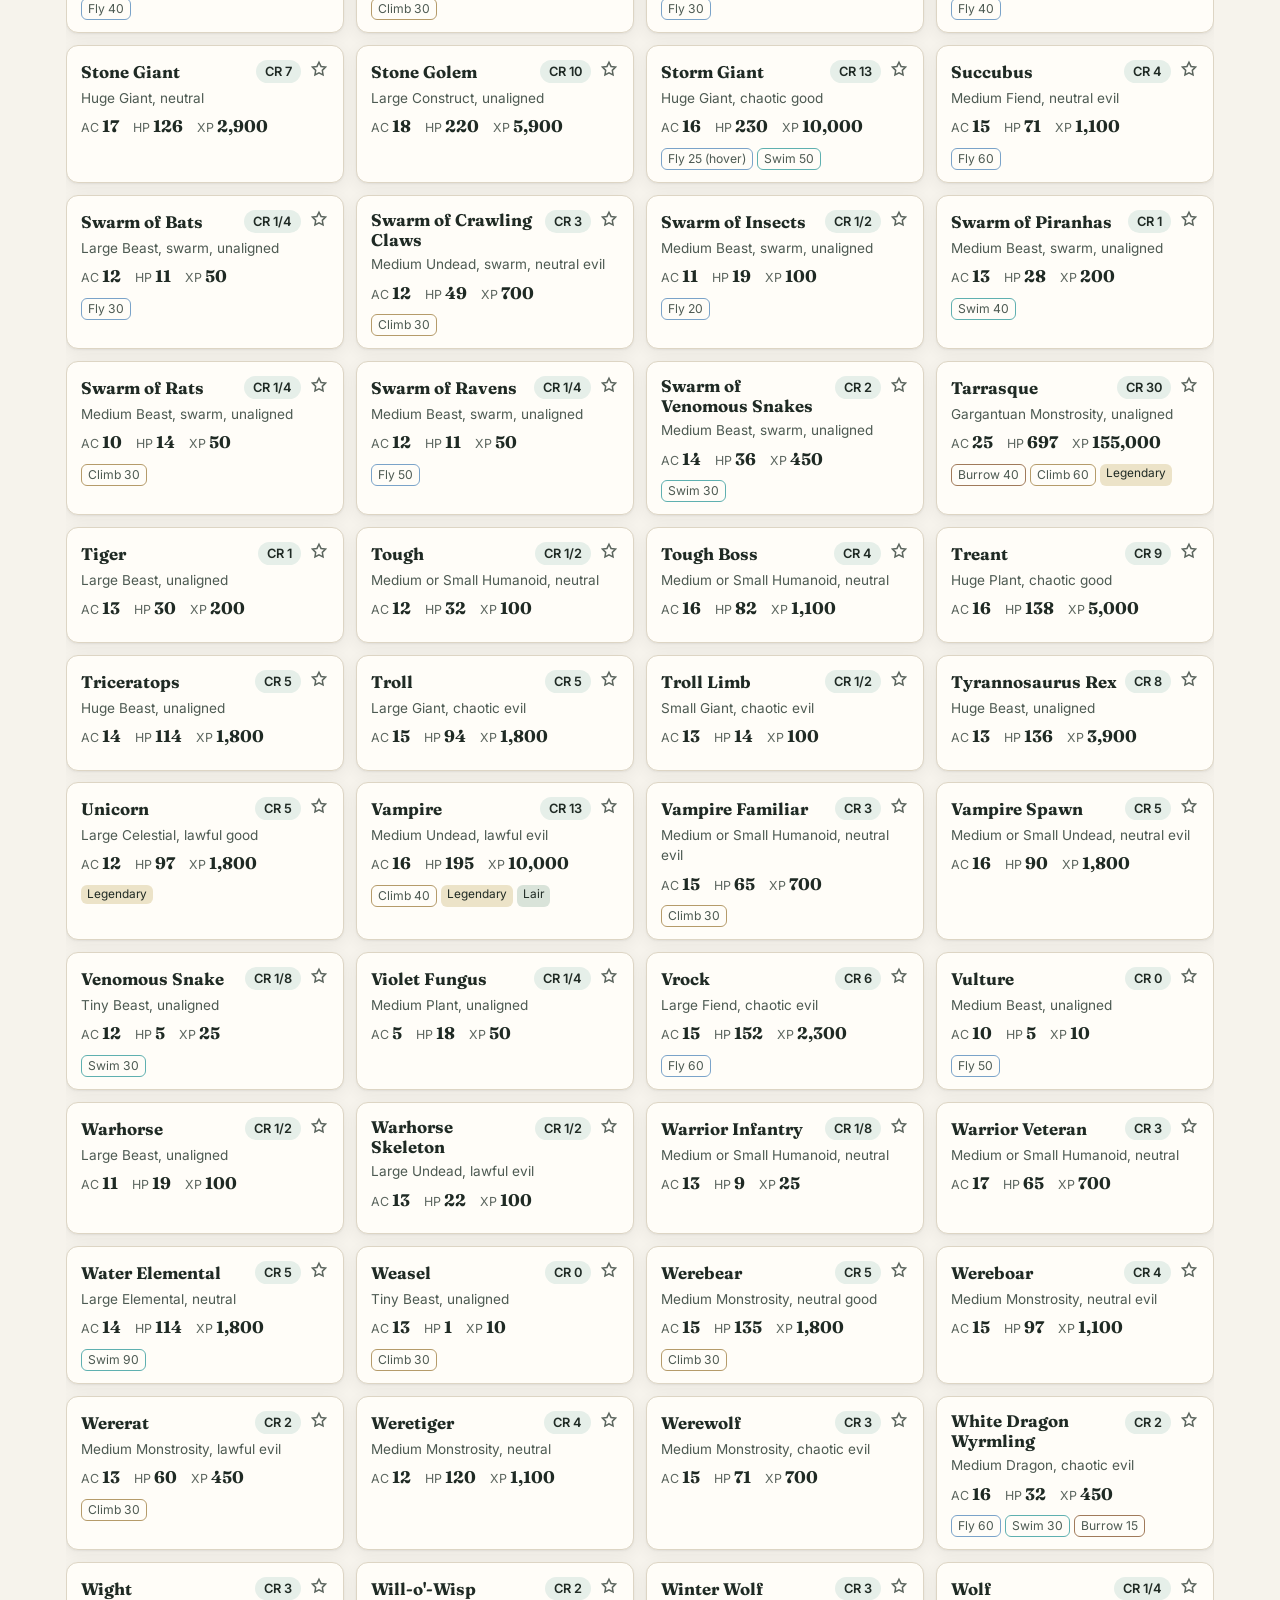
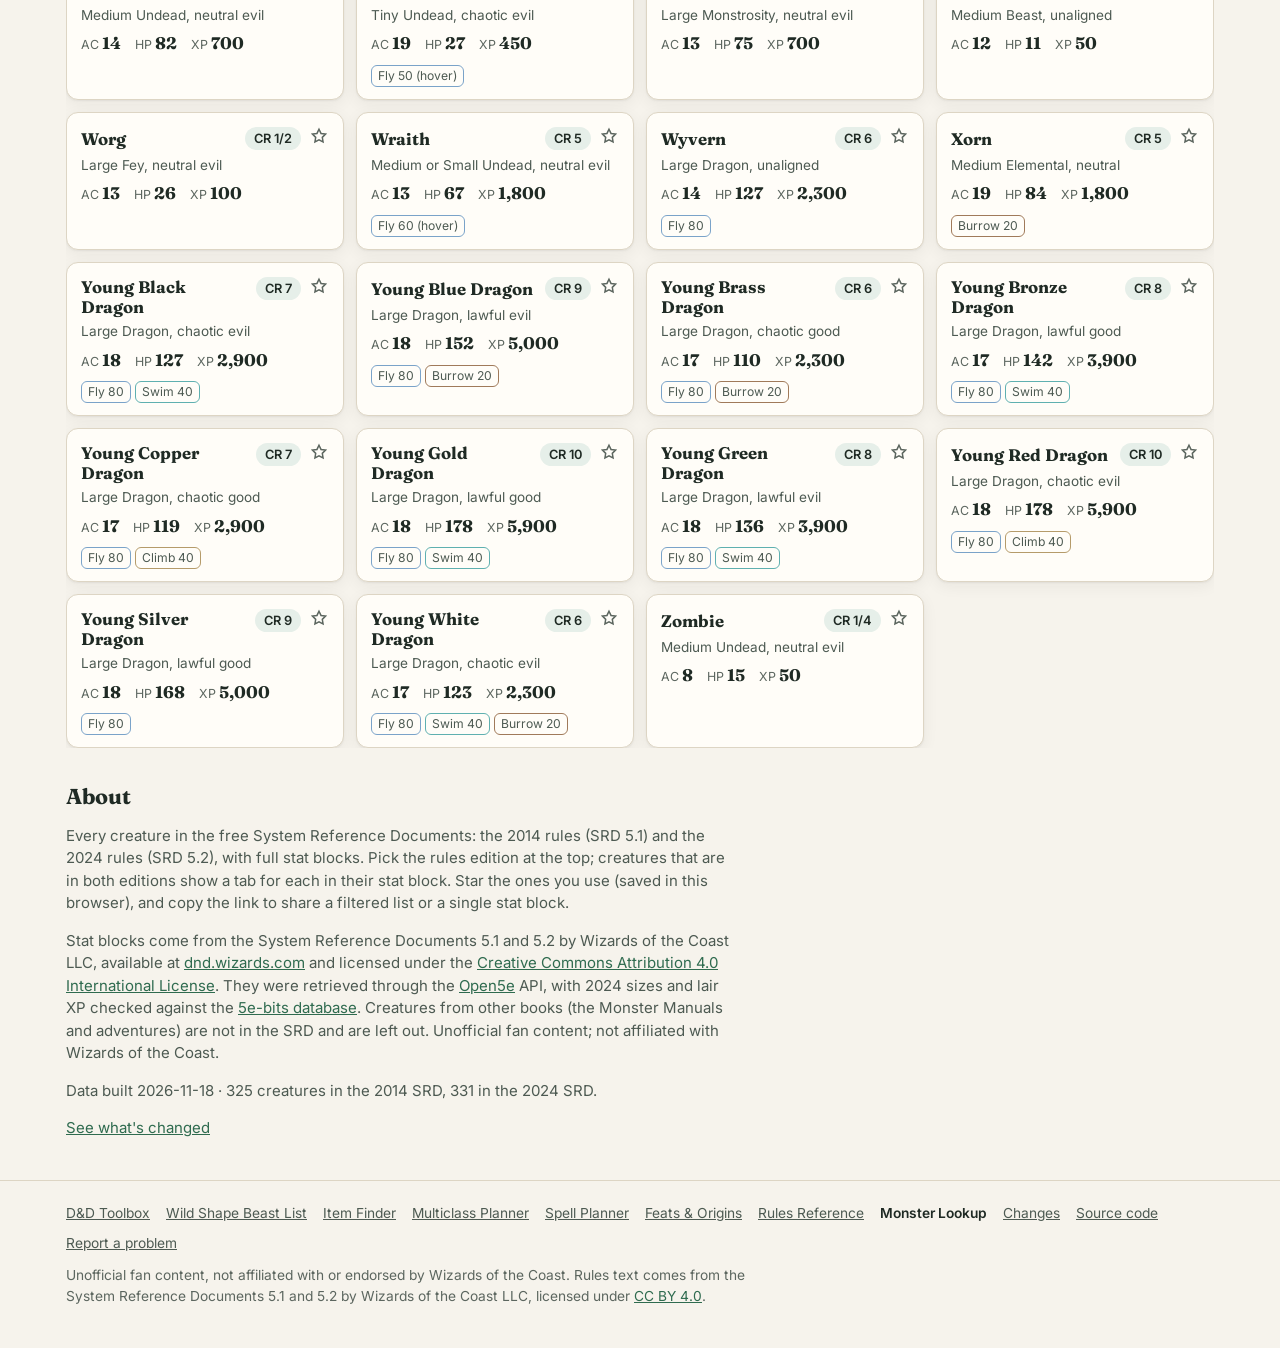
==== commit 03ee512b: "Shared v1.9: nav.js tool menus in the top bar Co-Authored-By: Claude Opus 5.5 <noreply@anthropic.com" ====
--- a/site/index.html
+++ b/site/index.html
@@ -145,6 +145,7 @@
 </dialog>
 
 <script src="theme.js?v=dev"></script>
+<script src="nav.js?v=dev"></script>
 <script src="version.js?v=dev"></script>
 <script src="character.js?v=dev"></script>
 <script src="chart.js?v=dev"></script>
--- a/site/styles.css
+++ b/site/styles.css
@@ -272,7 +272,7 @@
   dialog[open] .close, dialog[open] .mn-actions, dialog[open] .ed-tabs { display: none !important; }
 }
 
-/* === dnd-shared v1.8 (canonical copy: WernerCD/dnd shared/dnd-shared.css) === */
+/* === dnd-shared v1.9 (canonical copy: WernerCD/dnd shared/dnd-shared.css) === */
 /* Paste this block unchanged at the END of each site's styles.css. Do not edit it per site;
    change it in the hub repo and re-copy it to every site. It relies on the shared tokens
    (--bg, --surface, --surface-2, --ink, --ink-2, --muted, --line, --accent, --gold, --radius). */
@@ -366,15 +366,39 @@
 @keyframes plot-fade { from { opacity: 0; } }
 @keyframes plot-grow { from { transform: scaleY(0); } }
 @media (prefers-reduced-motion: reduce) { [data-spot]::before { transition: none; } }
+/* top-bar tool menu (nav.js), v1.9 */
+.tool-menu { flex: 1 1 auto; display: flex; justify-content: center; position: relative; min-width: 0; }
+.hub-bar.has-menu .char-pick { margin-left: 0; }
+.tool-menu ul { list-style: none; margin: 0; padding: 0; }
+.tm-groups { display: flex; gap: 2px; }
+.tm-g { position: relative; }
+.tm-btn, .tm-all { font: inherit; font-size: .85rem; font-weight: 500; color: var(--muted); background: none; border: 0; border-radius: 6px; padding: 3px 9px; min-height: 26px; cursor: pointer; display: inline-flex; align-items: center; gap: 4px; }
+.tm-btn span, .tm-all span { font-size: .7em; }
+.tm-btn:hover, .tm-btn:focus-visible, .tm-btn[aria-expanded="true"], .tm-all:hover, .tm-all:focus-visible { color: var(--accent); background: var(--surface-2); }
+.tm-g.tm-cur > .tm-btn { color: var(--ink); }
+.tm-list { display: none; position: absolute; top: calc(100% + 4px); left: 50%; transform: translateX(-50%); z-index: 900; min-width: 190px; background: var(--surface); border: 1px solid var(--line); border-radius: 10px; box-shadow: 0 8px 24px rgba(0, 0, 0, .16); padding: 6px; }
+.tm-btn[aria-expanded="true"] + .tm-list { display: block; }
+.tm-list a { display: flex; align-items: center; min-height: 32px; padding: 4px 10px; border-radius: 6px; color: var(--ink-2); text-decoration: none; white-space: nowrap; font-size: .9rem; }
+.tm-list a:hover, .tm-list a:focus-visible { background: var(--surface-2); color: var(--accent); }
+.tm-list a[aria-current="page"] { color: var(--ink); font-weight: 600; }
+.tm-all { display: none; }
+@media (max-width: 720px) {
+  .tm-all { display: inline-flex; }
+  .tm-groups { display: none; position: absolute; top: calc(100% + 4px); left: 50%; transform: translateX(-50%); z-index: 900; width: min(300px, calc(100vw - 32px)); flex-direction: column; gap: 6px; background: var(--surface); border: 1px solid var(--line); border-radius: 10px; box-shadow: 0 8px 24px rgba(0, 0, 0, .16); padding: 8px; }
+  .tool-menu.open .tm-groups { display: flex; }
+  .tm-btn { pointer-events: none; color: var(--muted); font-size: .75rem; letter-spacing: .05em; text-transform: uppercase; padding: 2px 10px; }
+  .tm-btn span { display: none; }
+  .tm-list, .tm-btn[aria-expanded="true"] + .tm-list { display: block; position: static; transform: none; box-shadow: none; border: 0; padding: 0; min-width: 0; }
+}
 /* print: paper-friendly, no chrome. Sites add their own rules to hide tool controls. */
 @media print {
   :root, :root:not([data-theme="light"]), :root[data-theme="dark"] { --bg: #fff; --surface: #fff; --surface-2: #f3f3f3; --ink: #000; --ink-2: #222; --muted: #555; --line: #bbb; --shadow: none; --accent: #2f6b4f; --accent-ink: #ffffff; --gold: #a8841c; --warn: #9a4b1c; --warn-bg: #f7e6d8; --chip: #e6efe9; color-scheme: light; }
   body { background: #fff; }
-  .hub-bar, .char-pick, .char-import, .plot-tip, .plot-table summary, #themeBtn, .site-footer .foot-links, button, dialog::backdrop { display: none !important; }
+  .hub-bar, .tool-menu, .char-pick, .char-import, .plot-tip, .plot-table summary, #themeBtn, .site-footer .foot-links, button, dialog::backdrop { display: none !important; }
   .site-header { border-bottom: 1px solid #000; }
   a { color: inherit; text-decoration: none; }
   .card, .change-day li, .statblock { break-inside: avoid; }
   .ui-anim [data-reveal] > * { opacity: 1 !important; }
   .plot-fig { break-inside: avoid; }
 }
-/* === end dnd-shared v1.8 === */
+/* === end dnd-shared v1.9 === */
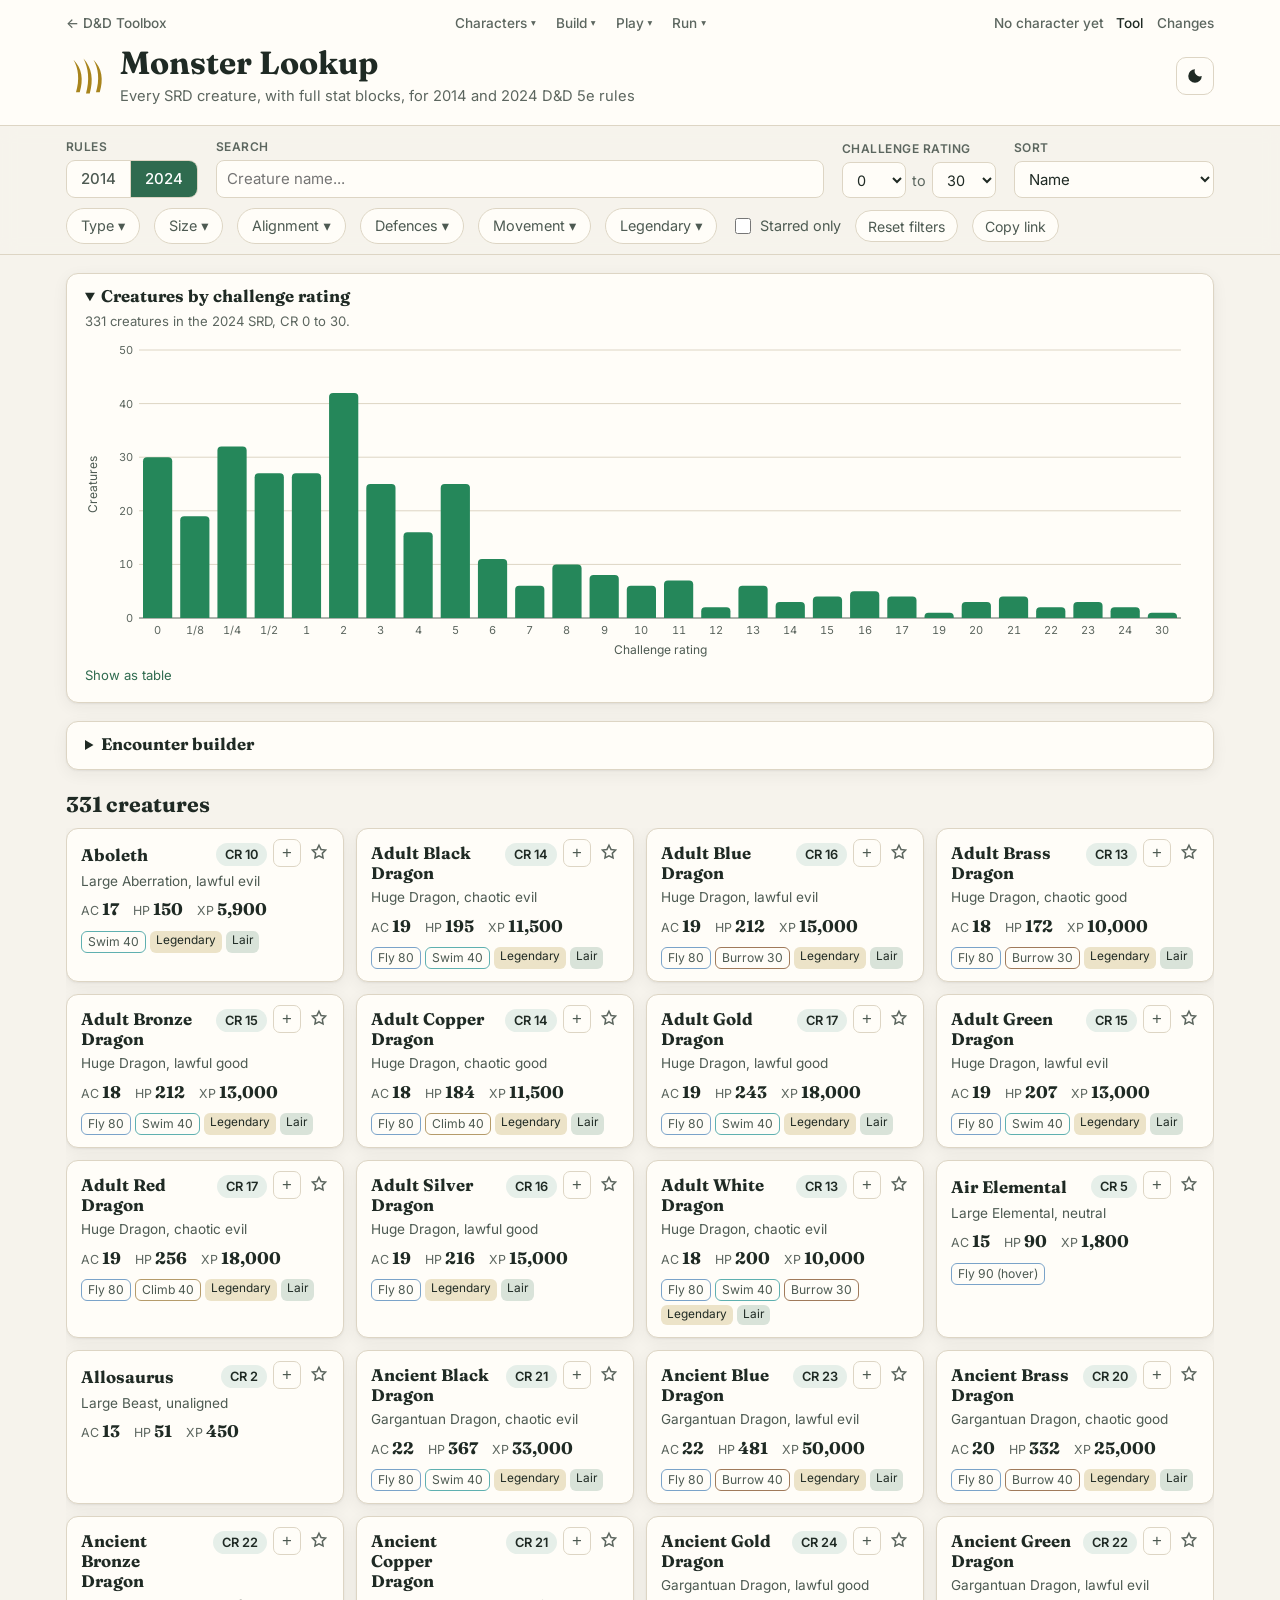
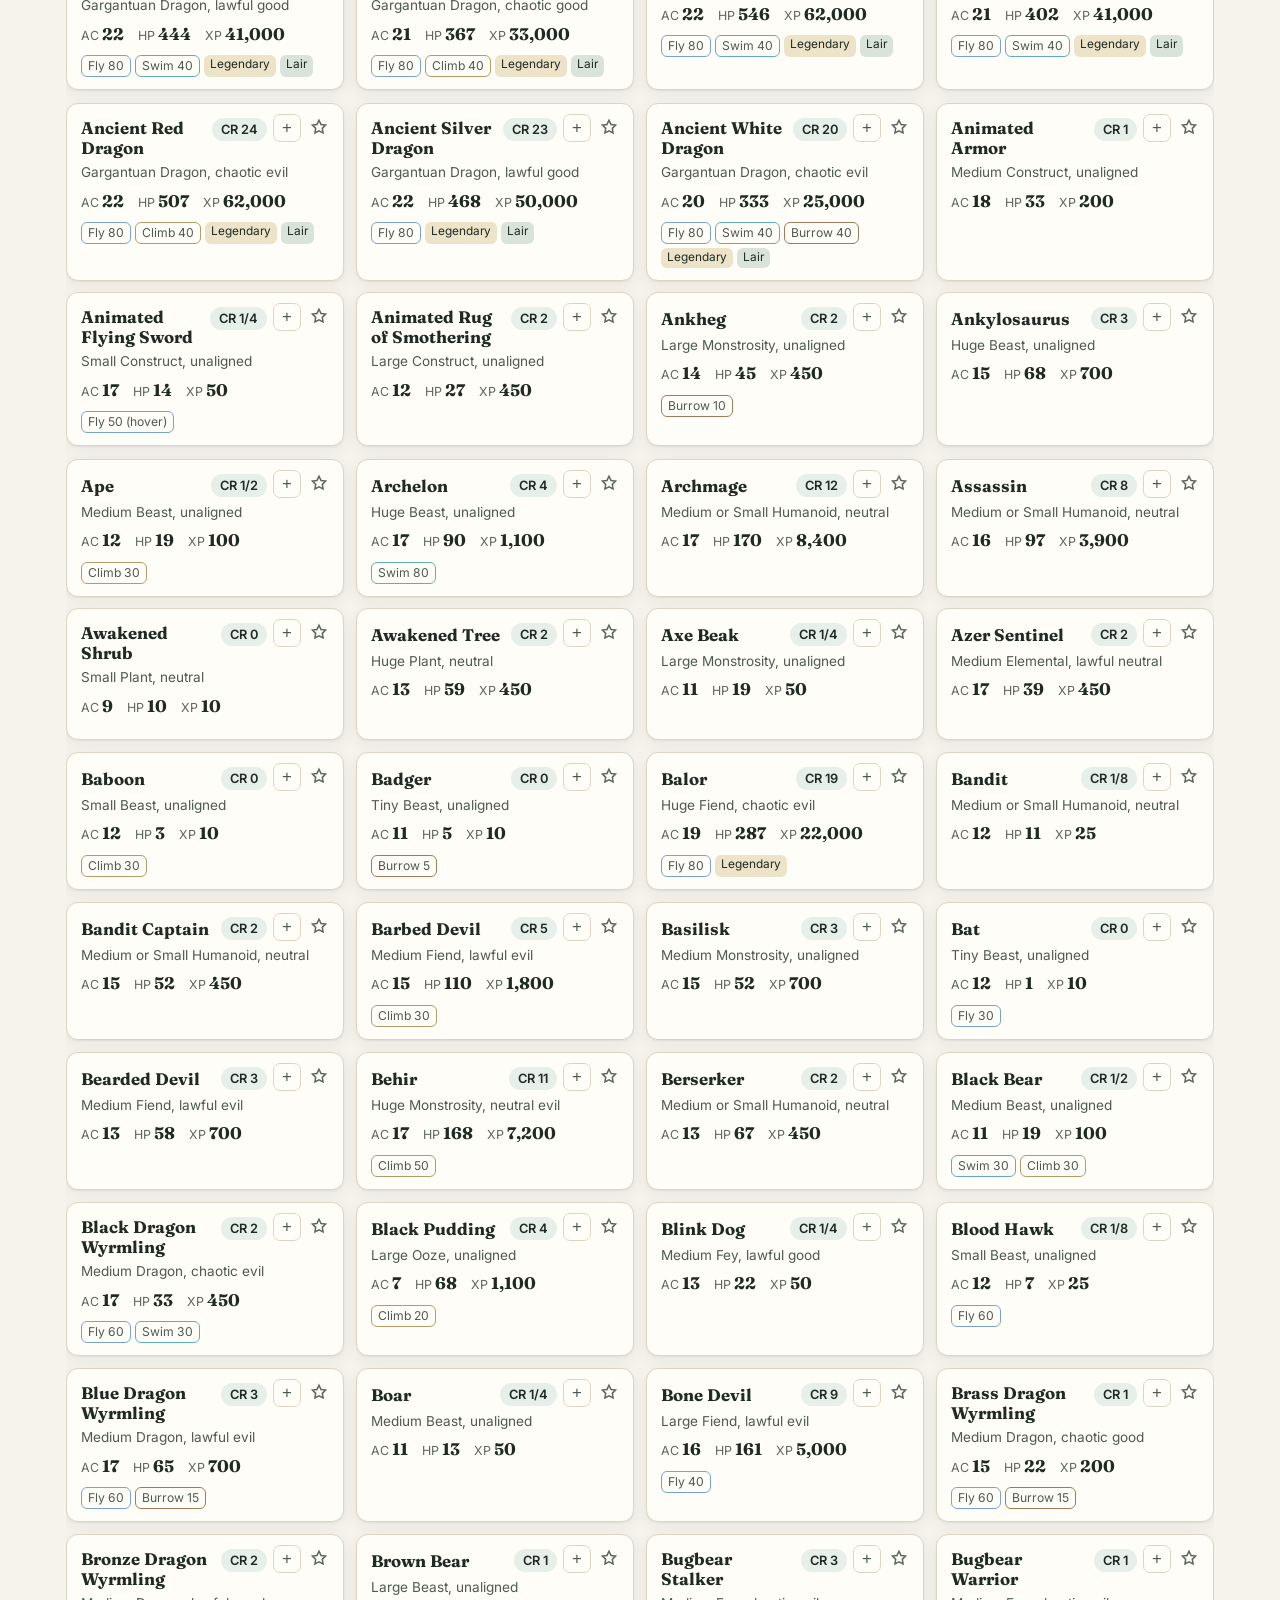
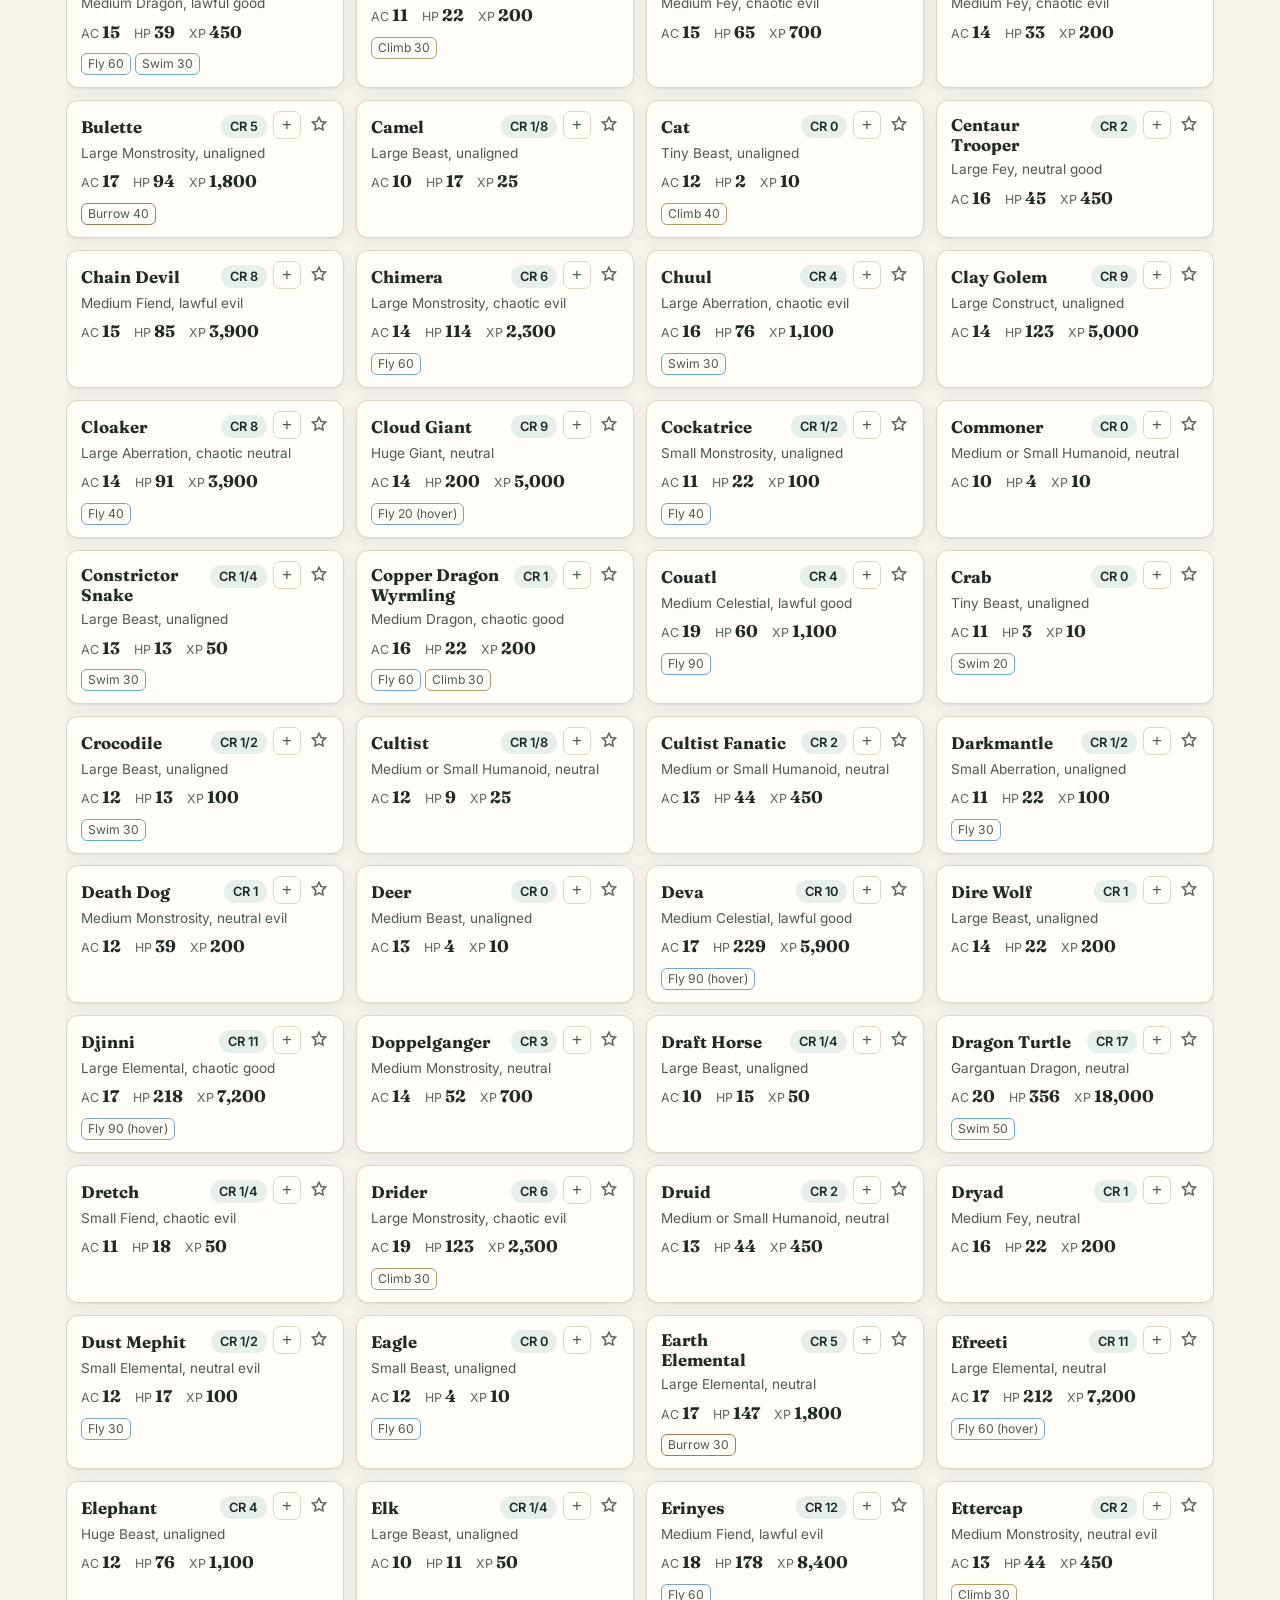
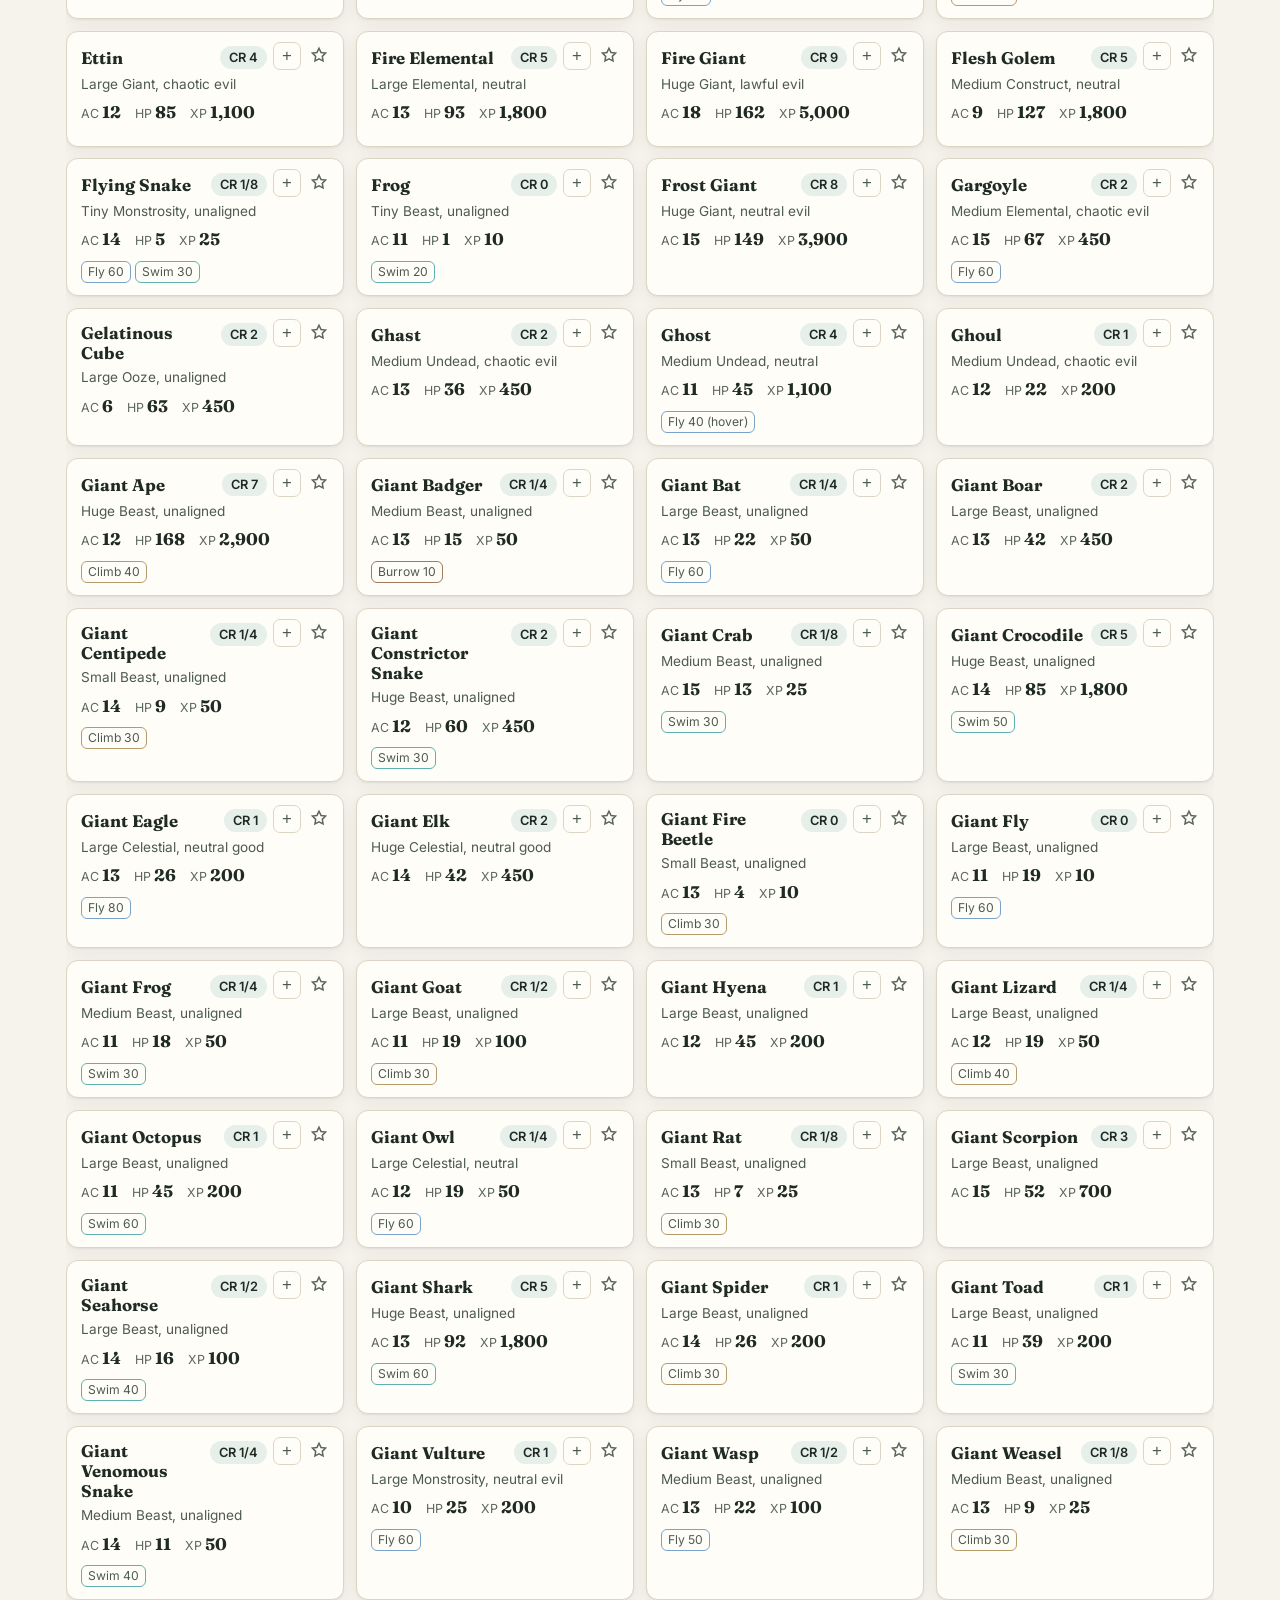
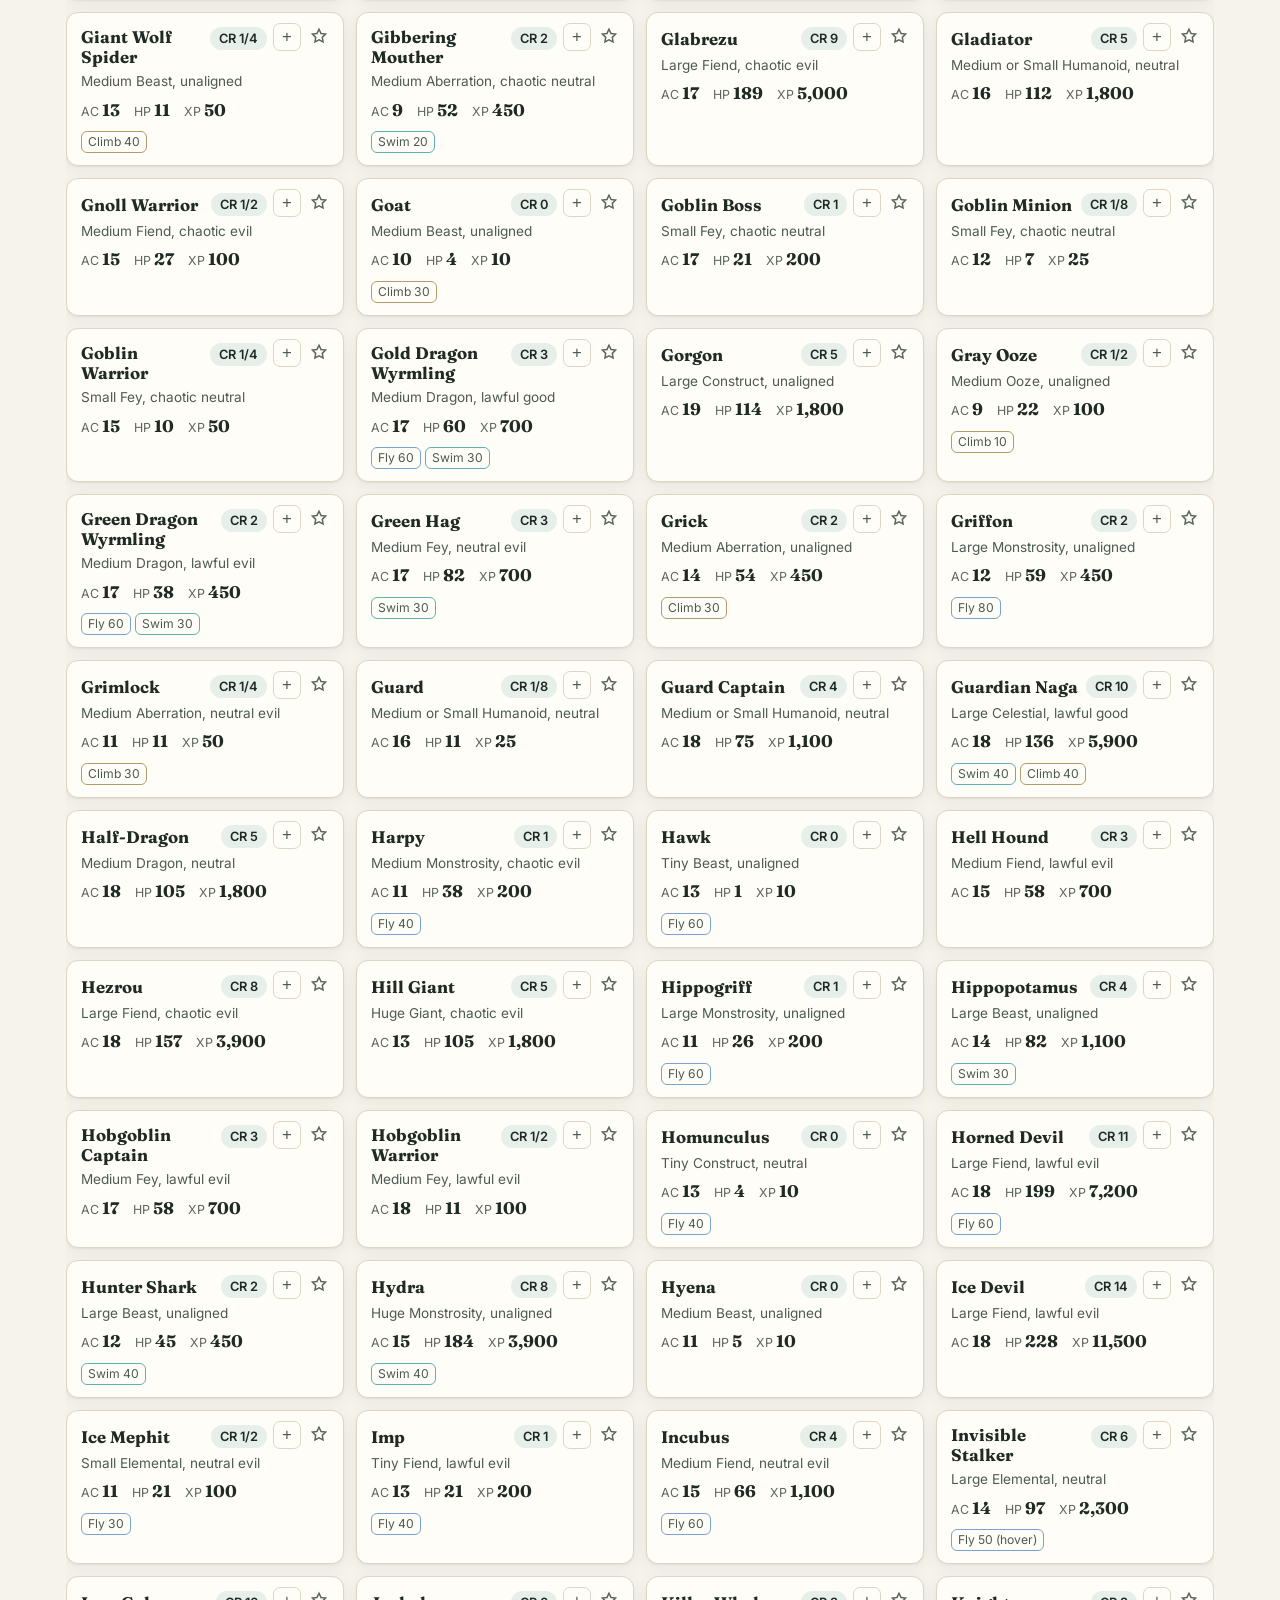
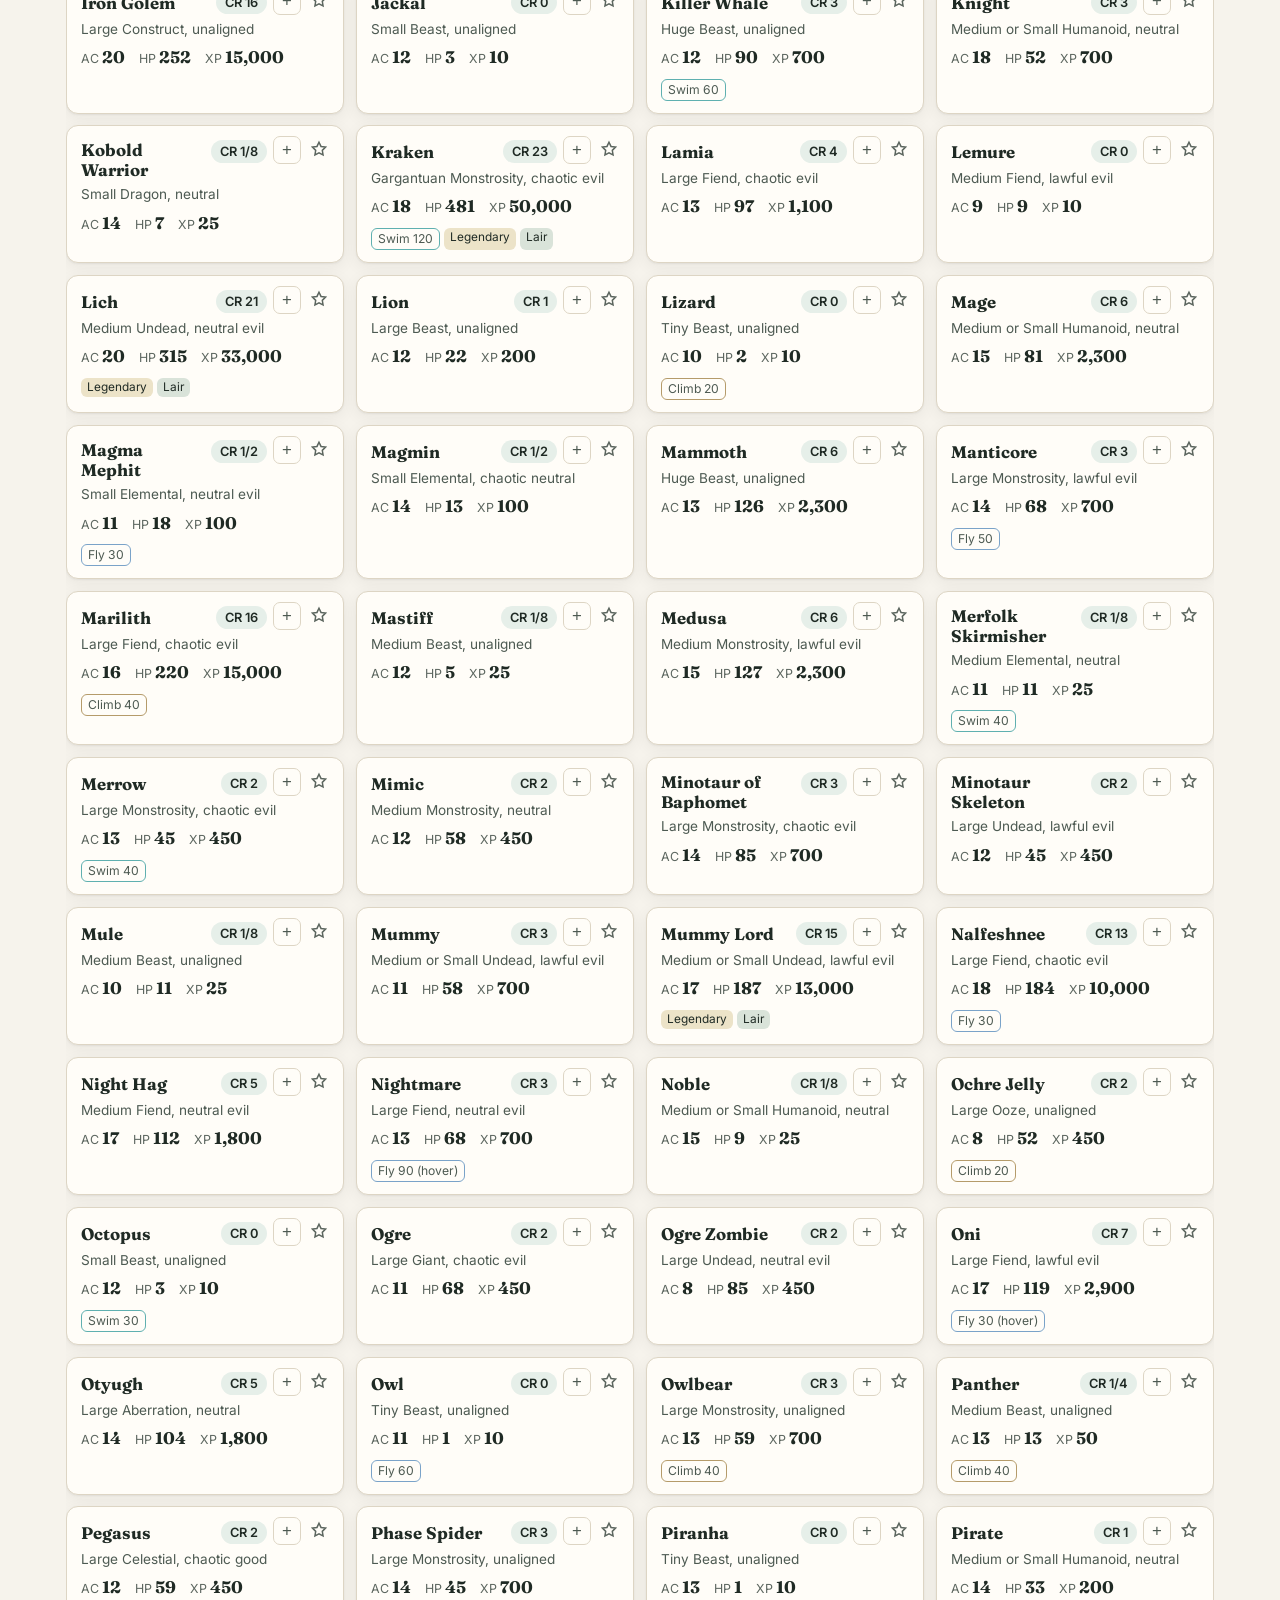
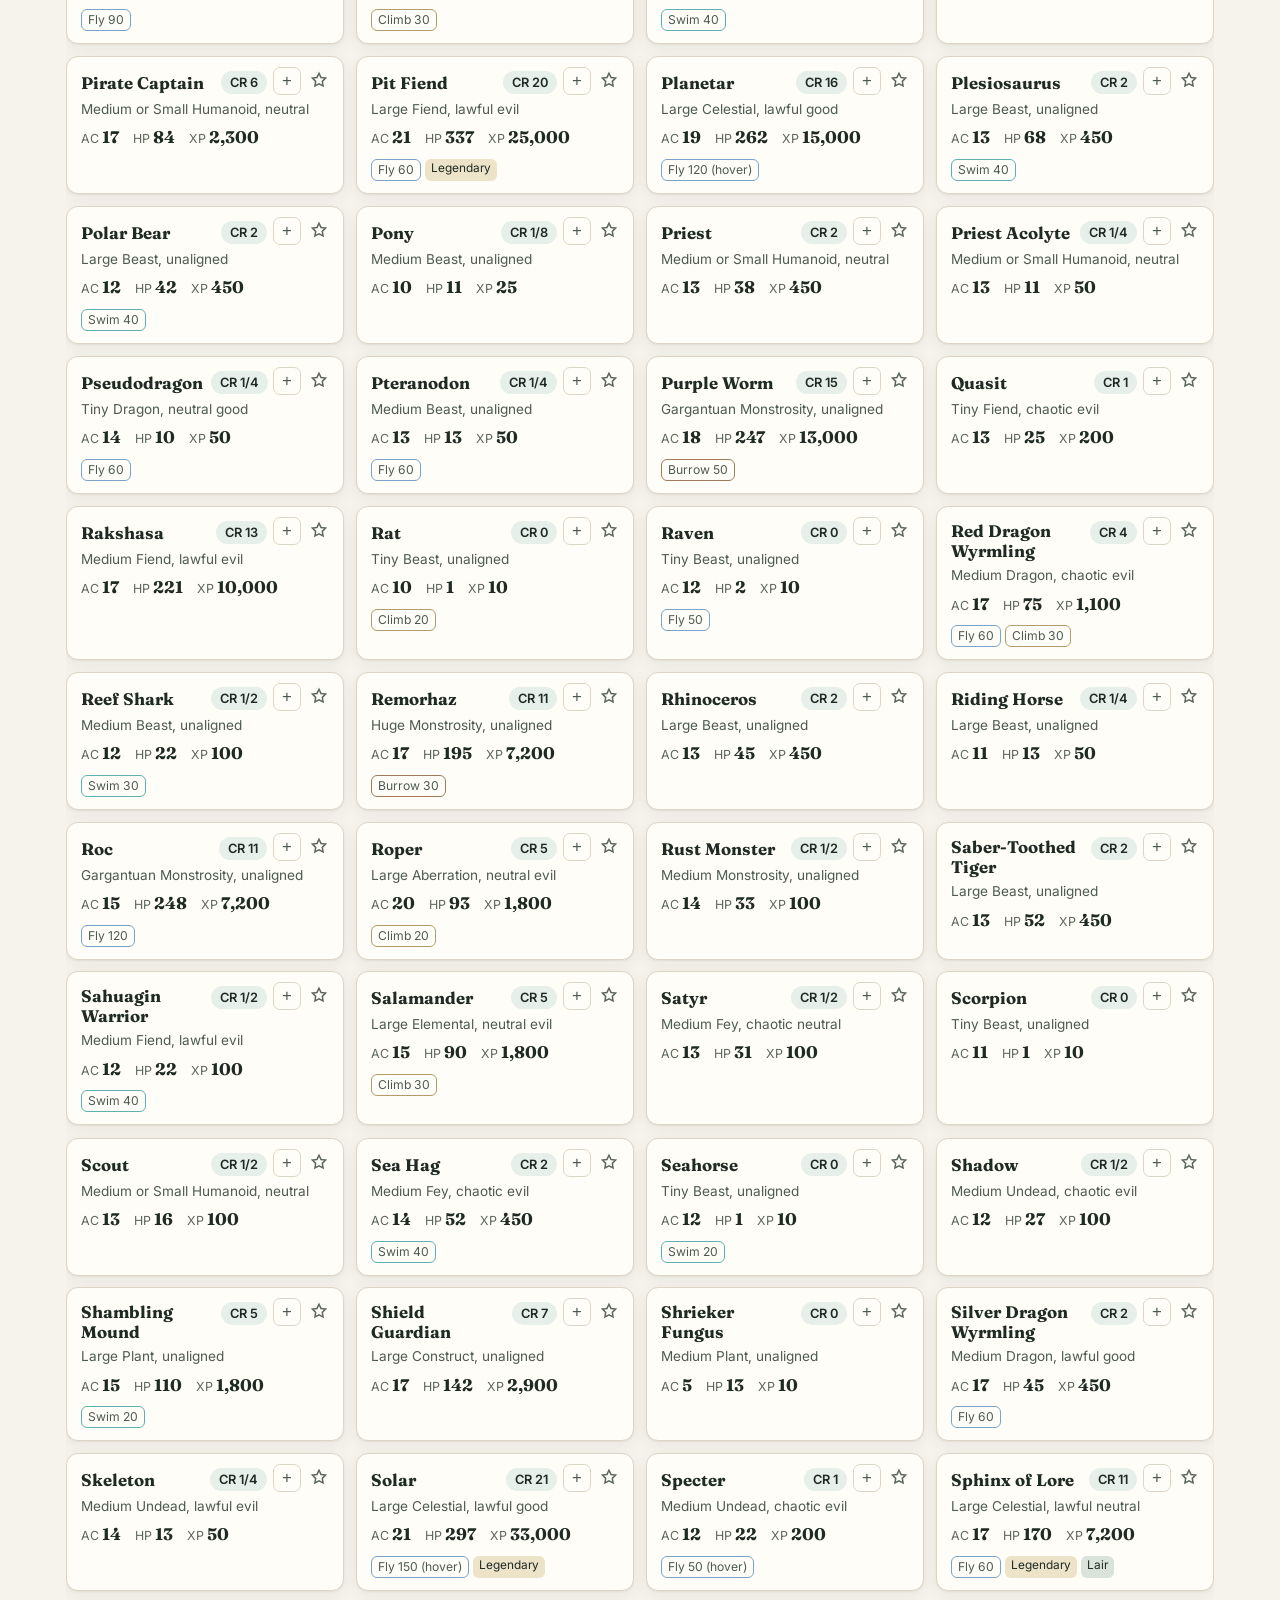
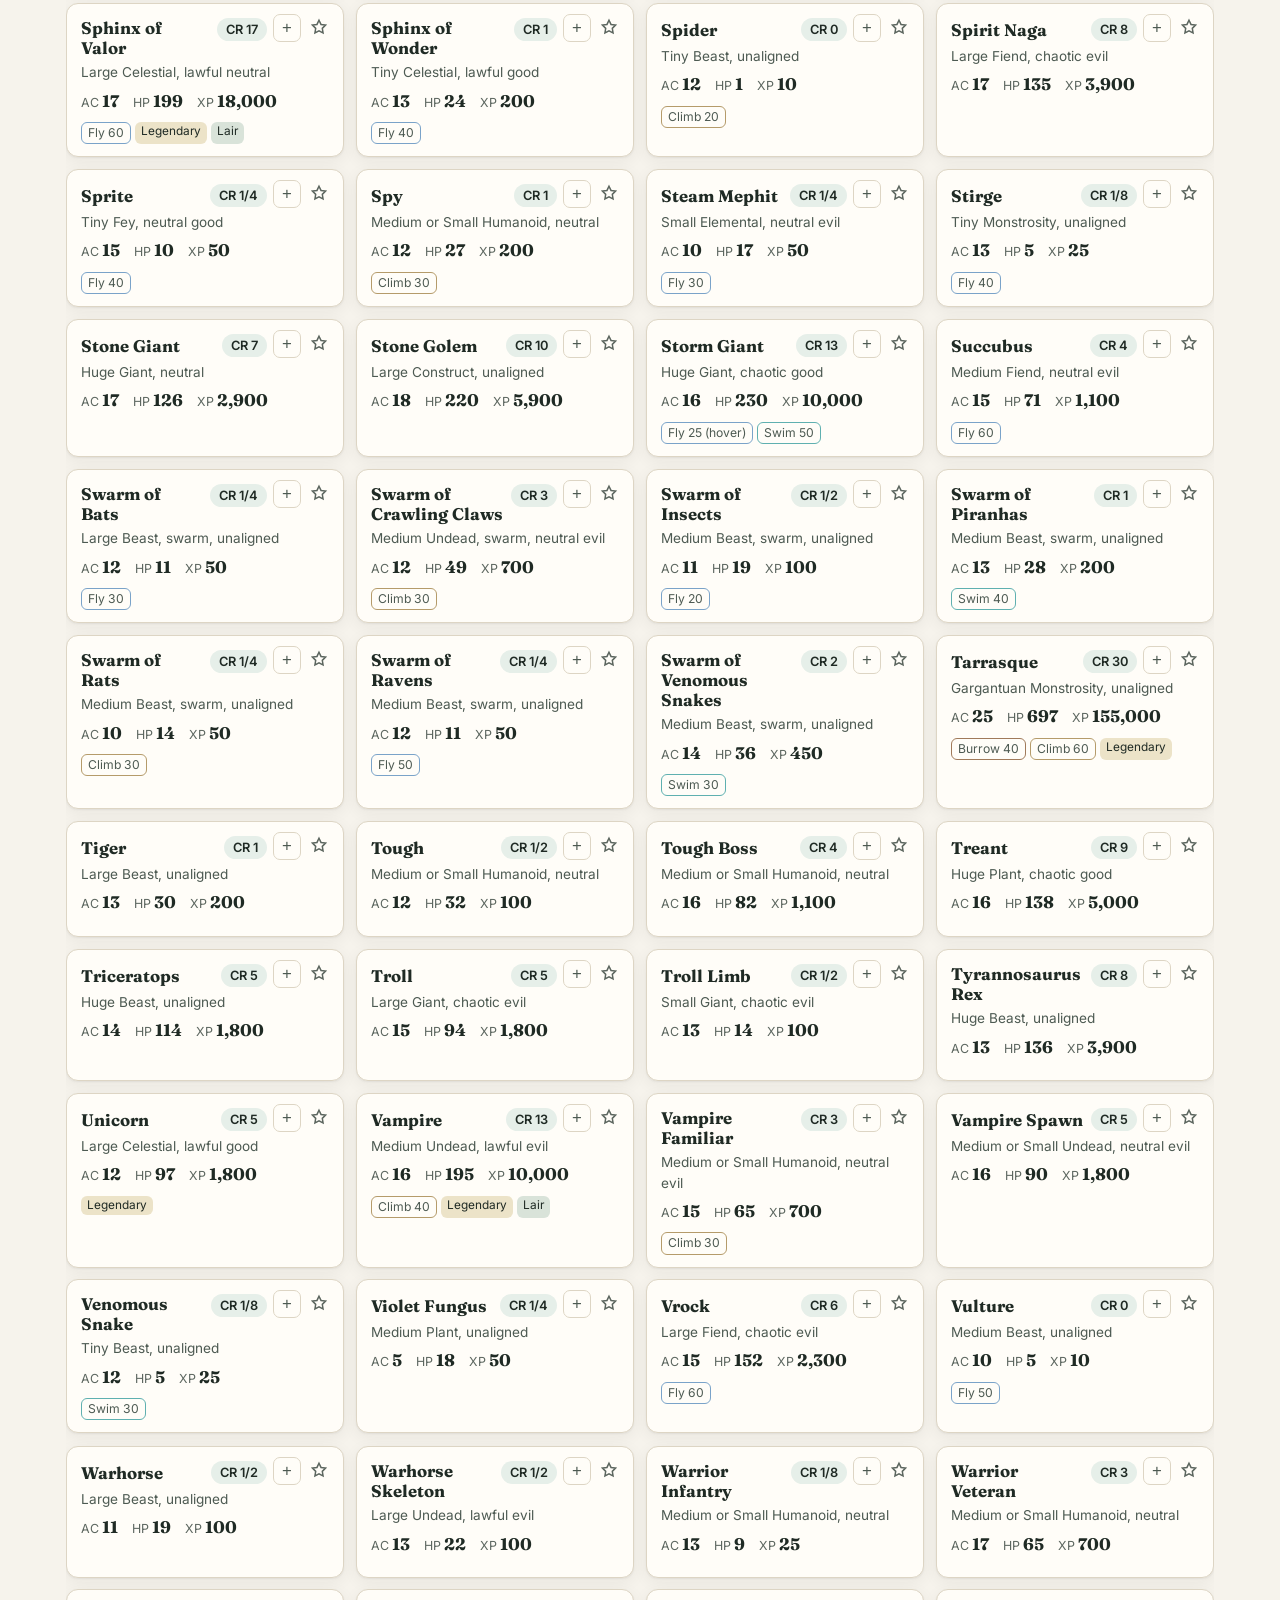
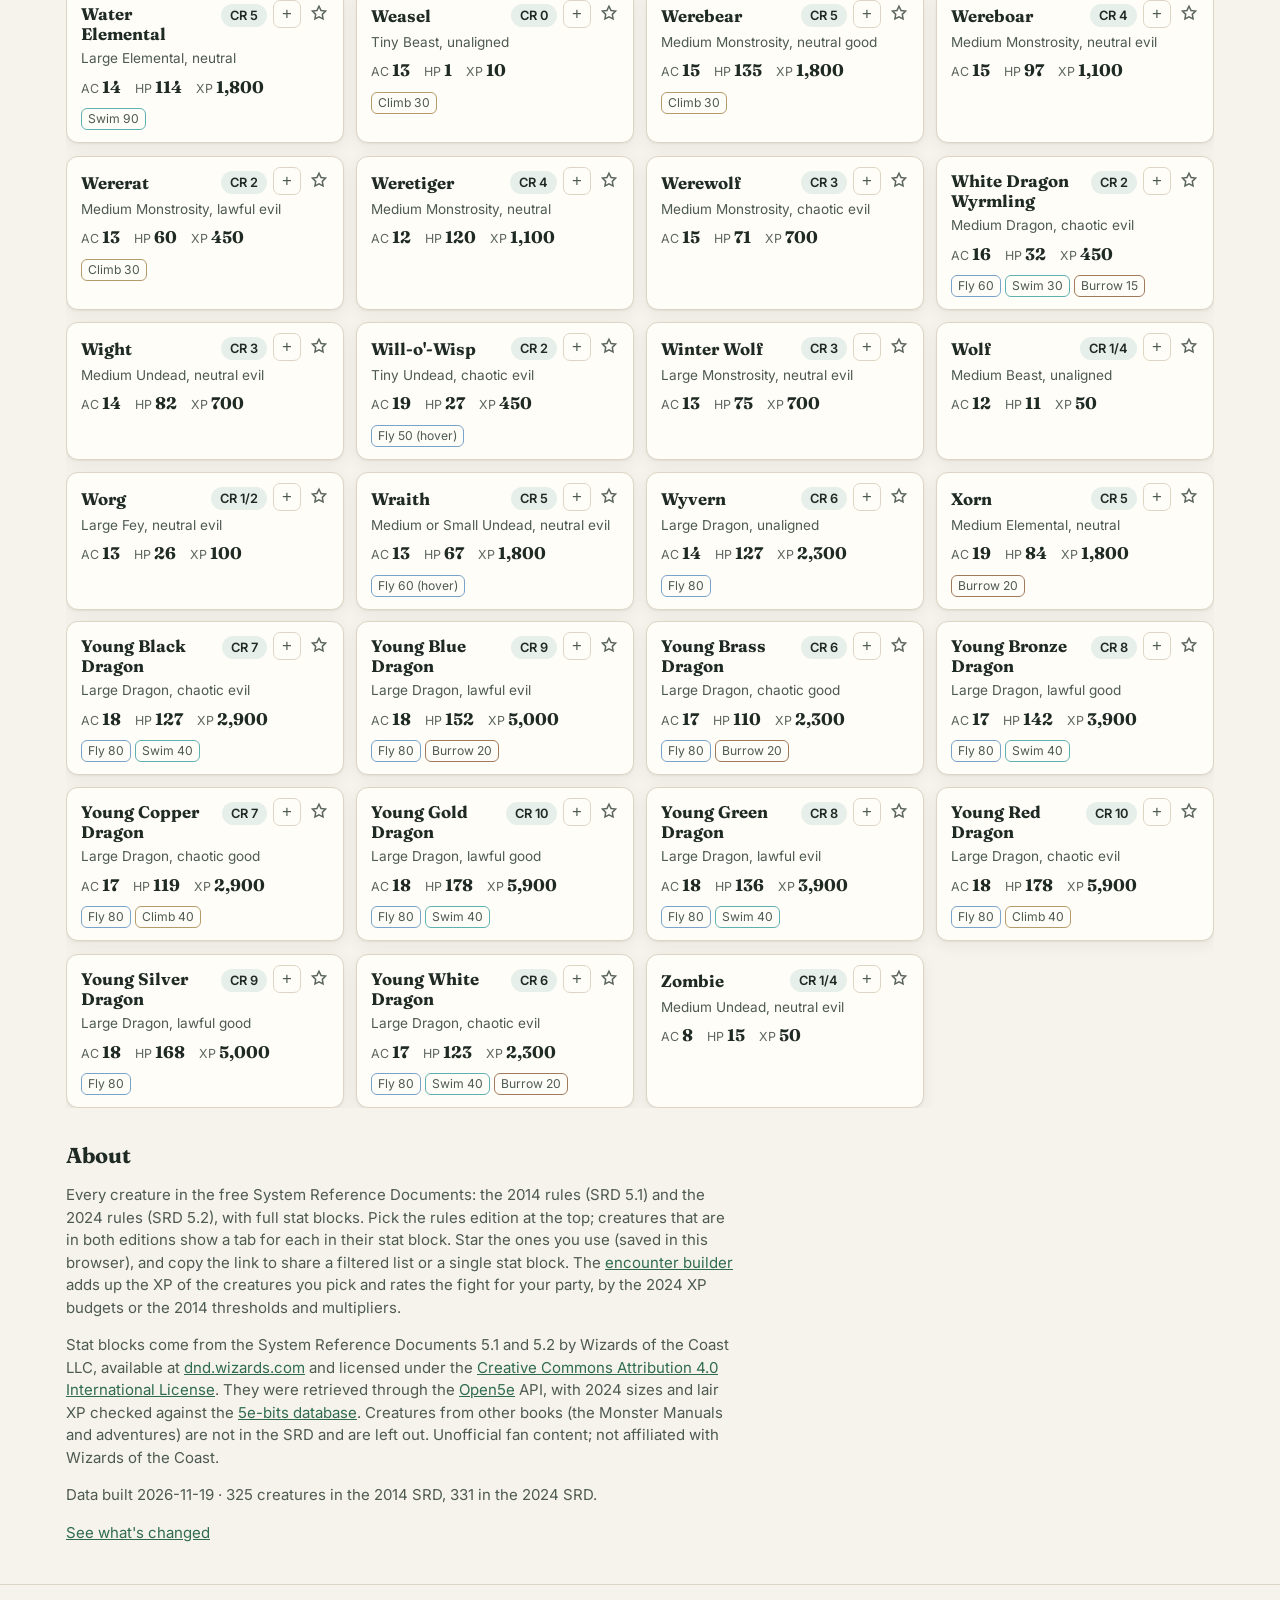
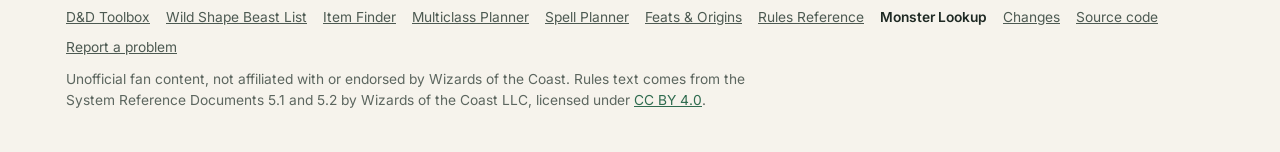
==== commit d887cfa4: "Encounter builder; shared v1.13: offline, icons, hub search, shared stat block - Encounter builder (" ====
--- a/site/index.html
+++ b/site/index.html
@@ -13,8 +13,13 @@
 <meta property="og:title" content="Monster Lookup">
 <meta property="og:description" content="Every creature in the D&D 5e System Reference Documents, 2014 (SRD 5.1) and 2024 (SRD 5.2), with full stat blocks and filters for CR, type, size, defences and movement.">
 <meta property="og:url" content="https://wernercd.github.io/dnd-monsters/">
-<meta name="twitter:card" content="summary">
-<link rel="icon" href="data:image/svg+xml,%3Csvg xmlns='http://www.w3.org/2000/svg' viewBox='0 0 32 32'%3E%3Cpath d='M6 3c4 7 5 16 2 26h3c3-10 2-19-5-26zM14 2c4 8 5 17 2 28h3c3-11 2-20-5-28zM22 3c4 7 5 16 2 26h3c3-10 2-19-5-26z' fill='%23c9a227'/%3E%3C/svg%3E">
+<meta property="og:image" content="https://wernercd.github.io/dnd-monsters/og.png">
+<meta property="og:image:width" content="1200">
+<meta property="og:image:height" content="630">
+<meta name="twitter:card" content="summary_large_image">
+<link rel="manifest" href="manifest.webmanifest">
+<link rel="icon" href="icons/favicon-32.png" sizes="32x32" type="image/png">
+<link rel="apple-touch-icon" href="icons/apple-touch-icon.png">
 <link rel="preconnect" href="https://fonts.googleapis.com">
 <link rel="preconnect" href="https://fonts.gstatic.com" crossorigin>
 <link href="https://fonts.googleapis.com/css2?family=Fraunces:opsz,wght@9..144,500;9..144,700&family=Inter:wght@400;500;600&display=swap" rel="stylesheet">
@@ -99,6 +104,33 @@
     </div>
   </details>
 
+  <details class="rules-card enc" id="encounter">
+    <summary><h2>Encounter builder</h2> <span class="small muted" id="encSum"></span></summary>
+    <div class="encbody">
+      <div id="encNote"></div>
+      <div class="enc-grid">
+        <div class="enc-col">
+          <h3>Creatures</h3>
+          <ul class="enc-list" id="encList"></ul>
+          <p class="small muted" id="encEmpty">No creatures yet. Use the + on a card, or "Add to encounter" in a stat block.</p>
+          <label class="tog" id="encLairWrap" hidden><input type="checkbox" id="encLair"> In their lair (2024 lair XP)</label>
+        </div>
+        <div class="enc-col">
+          <h3>Party</h3>
+          <div id="encParty"></div>
+        </div>
+      </div>
+      <div id="encResult" aria-live="polite"></div>
+      <div class="enc-actions">
+        <button type="button" class="chip" id="encCopy">Copy encounter link</button>
+        <button type="button" class="chip" id="encPrint">Print with stat blocks</button>
+        <button type="button" class="chip" id="encClear">Clear</button>
+      </div>
+      <p class="small muted">Difficulty follows the rules edition picked at the top. Saved in this browser.</p>
+    </div>
+  </details>
+  <div id="encToast" class="enc-toast" role="status" hidden></div>
+
   <section class="results">
     <div class="results-head">
       <h2 id="count" aria-live="polite">Creatures</h2>
@@ -109,12 +141,13 @@
 
   <section class="about" id="about">
     <h2>About</h2>
-    <p>Every creature in the free System Reference Documents: the 2014 rules (SRD 5.1) and the 2024 rules (SRD 5.2), with full stat blocks. Pick the rules edition at the top; creatures that are in both editions show a tab for each in their stat block. Star the ones you use (saved in this browser), and copy the link to share a filtered list or a single stat block.</p>
+    <p>Every creature in the free System Reference Documents: the 2014 rules (SRD 5.1) and the 2024 rules (SRD 5.2), with full stat blocks. Pick the rules edition at the top; creatures that are in both editions show a tab for each in their stat block. Star the ones you use (saved in this browser), and copy the link to share a filtered list or a single stat block. The <a href="#encounter">encounter builder</a> adds up the XP of the creatures you pick and rates the fight for your party, by the 2024 XP budgets or the 2014 thresholds and multipliers.</p>
     <p>Stat blocks come from the System Reference Documents 5.1 and 5.2 by Wizards of the Coast LLC, available at <a href="https://dnd.wizards.com/resources/systems-reference-document" rel="noopener">dnd.wizards.com</a> and licensed under the <a href="https://creativecommons.org/licenses/by/4.0/legalcode" rel="noopener">Creative Commons Attribution 4.0 International License</a>. They were retrieved through the <a href="https://open5e.com" rel="noopener">Open5e</a> API, with 2024 sizes and lair XP checked against the <a href="https://github.com/5e-bits/5e-database" rel="noopener">5e-bits database</a>. Creatures from other books (the Monster Manuals and adventures) are not in the SRD and are left out. Unofficial fan content; not affiliated with Wizards of the Coast.</p>
     <p class="muted" id="generated"></p>
     <p><a href="changes.html">See what's changed</a></p>
   </section>
 </main>
+<div id="encPrintOut" class="enc-print" hidden></div>
 
 <footer class="site-footer">
   <div class="wrap">
@@ -147,9 +180,12 @@
 <script src="theme.js?v=dev"></script>
 <script src="nav.js?v=dev"></script>
 <script src="version.js?v=dev"></script>
+<script src="offline.js?v=dev"></script>
 <script src="character.js?v=dev"></script>
 <script src="chart.js?v=dev"></script>
+<script src="statblock.js?v=dev"></script>
 <script src="app.js?v=dev"></script>
+<script src="encounter.js?v=dev"></script>
 <script src="motion.js?v=dev" defer></script><script src="ui.js?v=dev" defer></script>
 </body>
 </html>
--- a/site/styles.css
+++ b/site/styles.css
@@ -150,44 +150,11 @@
 .dlg { position: relative; padding: 22px 22px 18px; overflow: auto; max-height: calc(100vh - 32px); }
 .close { position: absolute; top: 14px; right: 14px; }
 .sb-head h2 { font-size: 1.6rem; padding-right: 44px; }
-.sb-sub { color: var(--muted); font-style: italic; margin: 2px 0 10px; }
-.desc { font-size: 1rem; color: var(--ink); margin: 0 0 6px; }
-.tip { background: var(--chip); border-radius: 8px; padding: 8px 12px; font-size: .92rem; margin: 8px 0 14px; }
-.tip b { color: var(--accent); }
 .ed-tabs { display: flex; gap: 6px; margin: 4px 0 12px; }
 .ed-tabs button { font: inherit; font-size: .85rem; border: 1px solid var(--line); background: var(--surface); color: var(--ink-2); border-radius: 8px; padding: 4px 10px; cursor: pointer; }
 .ed-tabs button[aria-selected="true"] { background: var(--accent); color: var(--accent-ink); border-color: var(--accent); }
-.statblock { border-top: 3px solid var(--gold); border-bottom: 3px solid var(--gold); padding: 10px 0; }
-.statblock p { margin: 3px 0; }
-.statblock hr { border: 0; border-top: 1px solid var(--line); margin: 8px 0; }
-.abil { display: grid; grid-template-columns: repeat(6, 1fr); text-align: center; gap: 4px; margin: 6px 0; }
-.abil.three { grid-template-columns: repeat(3, 1fr); }
-.abil div { background: var(--surface-2); border-radius: 6px; padding: 4px 0; font-size: .85rem; }
-.abil b { display: block; font-size: .7rem; letter-spacing: .06em; color: var(--muted); }
-.abil .mental { opacity: .55; }
-.sb-sec { font-family: Fraunces, Georgia, serif; font-size: 1.05rem; color: var(--gold); border-bottom: 1px solid var(--line); margin: 12px 0 6px; padding-bottom: 2px; }
-.blk { margin: 6px 0; }
-.blk b { font-style: italic; }
 .small { font-size: .82rem; color: var(--muted); }
-.wsnote { font-size: .85rem; color: var(--ink-2); background: var(--surface-2); border-radius: 8px; padding: 8px 12px; margin-top: 12px; }
-
-/* card detail levels, merged list, source picker */
-.view-ctl { display: flex; flex-wrap: wrap; align-items: center; gap: 8px 14px; }
-.seg-sm button { padding: 5px 11px; min-height: 32px; font-size: .88rem; }
-.list.detail-stats { grid-template-columns: repeat(auto-fill, minmax(min(300px, 100%), 1fr)); align-items: start; }
-.list.detail-full { grid-template-columns: repeat(auto-fill, minmax(min(360px, 100%), 1fr)); align-items: start; }
-.card .src { font-size: .78rem; color: var(--muted); margin-top: 6px; }
-.card.book { border-style: dashed; cursor: default; }
-.card.book:hover { transform: none; border-color: var(--line); }
-.cstats { margin-top: 10px; border-top: 1px solid var(--line); padding-top: 8px; font-size: .86rem; }
-.cstats .abil div { font-size: .78rem; }
-.ctraits { margin: 6px 0 4px; color: var(--ink-2); }
-.attacks { list-style: none; margin: 4px 0 0; padding: 0; }
-.attacks li { margin: 3px 0; line-height: 1.35; }
-.statblock.mini { margin-top: 10px; font-size: .84rem; border-width: 2px; }
-.statblock.mini .abil div { font-size: .76rem; }
-.statblock.mini .sb-sec { font-size: .95rem; margin: 8px 0 4px; }
-.nostats { margin: 8px 0 0; }
+
 .filters { position: relative; }
 .srcpick { position: relative; }
 .srcpick summary { list-style: none; cursor: pointer; border: 1px solid var(--line); background: var(--surface); border-radius: 999px; padding: 6px 14px; font-size: .9rem; color: var(--ink-2); }
@@ -229,22 +196,13 @@
 .tag.leg { background: color-mix(in srgb, var(--gold) 22%, transparent); }
 .tag.lair { background: color-mix(in srgb, var(--accent) 18%, transparent); }
 .fav { min-width: 28px; min-height: 28px; }
-.sb-sub { margin: 0 0 8px; }
 .ed-tabs { flex-wrap: wrap; align-items: center; }
 .ed-tabs button { min-height: 30px; }
-.abil.saves div { padding: 4px 0 5px; }
-.abil .md { color: var(--ink-2); }
-.abil .sv { display: block; font-size: .72rem; color: var(--muted); }
-.blk { margin: 6px 0; }
-.blk > b { font-style: italic; }
-.sb-ul { margin: 4px 0 4px; padding-left: 20px; }
-.sb-ul li { margin: 2px 0; }
 .mn-actions { margin: 14px 0 8px; }
 .btn { min-height: 32px; }
 @media (max-width: 640px) {
   .controls { position: relative; z-index: 6; }
   .controls-grid { gap: 10px 12px; }
-  .abil { grid-template-columns: repeat(3, 1fr); }
   .dlg { padding: 18px 16px; }
   .ctl-search { flex-basis: 100%; }
 }
@@ -272,7 +230,61 @@
   dialog[open] .close, dialog[open] .mn-actions, dialog[open] .ed-tabs { display: none !important; }
 }
 
-/* === dnd-shared v1.9 (canonical copy: WernerCD/dnd shared/dnd-shared.css) === */
+/* encounter builder */
+.enc { padding: 0; margin-top: 14px; scroll-margin-top: 150px; }
+.enc > summary { cursor: pointer; padding: 12px 18px; list-style: revert; }
+.enc > summary h2 { display: inline; font-size: 1.05rem; margin: 0; }
+.enc .encbody { padding: 0 18px 16px; }
+.enc h3 { font-size: .95rem; margin: 6px 0 8px; }
+.enc-grid { display: grid; grid-template-columns: minmax(0, 3fr) minmax(0, 2fr); gap: 8px 24px; }
+.enc-list { list-style: none; margin: 0; padding: 0; }
+.enc-list li { display: flex; flex-wrap: wrap; align-items: center; gap: 4px 10px; padding: 6px 0; border-bottom: 1px solid var(--line); }
+.enc-name { font: inherit; font-weight: 600; color: var(--ink); background: none; border: 0; padding: 0; cursor: pointer; text-align: left; min-height: 28px; flex: 1 1 140px; }
+.enc-name:hover { color: var(--accent); text-decoration: underline; }
+.enc-meta { font-size: .82rem; color: var(--muted); flex: 1 1 120px; }
+.enc-n { display: inline-flex; align-items: center; gap: 4px; }
+.enc-n .btn { min-width: 32px; padding: 2px 8px; }
+.enc-n input, .enc-group input { width: 3.4em; text-align: center; font: inherit; padding: 4px; border: 1px solid var(--line); border-radius: 6px; background: var(--surface); color: var(--ink); min-height: 32px; }
+.enc-sub { font-size: .85rem; min-width: 76px; text-align: right; }
+.enc-x { width: 32px; height: 32px; font-size: 1.1rem; line-height: 1; }
+.enc-group { display: flex; flex-wrap: wrap; align-items: center; gap: 6px; margin: 0 0 8px; }
+.enc-chars { margin: 8px 0; padding-left: 18px; }
+.enc-pmode { margin-bottom: 8px; }
+.enc-verdict { font-size: 1.05rem; margin: 14px 0 8px; }
+.enc-label { display: inline-block; border: 1px solid var(--line); border-radius: 999px; padding: 1px 10px; background: var(--surface-2); }
+.enc-nums { display: flex; flex-wrap: wrap; gap: 6px 22px; margin: 0 0 10px; }
+.enc-nums div { display: flex; flex-direction: column; }
+.enc-nums dt { font-size: .74rem; color: var(--muted); text-transform: uppercase; letter-spacing: .05em; }
+.enc-nums dd { margin: 0; font-weight: 600; }
+.enc-meters { display: grid; gap: 6px; margin: 4px 0 8px; max-width: 560px; }
+.enc-meter { display: grid; grid-template-columns: 76px minmax(0, 1fr) 128px; align-items: center; gap: 10px; font-size: .88rem; }
+.enc-track { height: 10px; border-radius: 999px; background: var(--surface-2); border: 1px solid var(--line); overflow: hidden; }
+.enc-track span { display: block; height: 100%; background: var(--accent); }
+.enc-meter.reached .enc-track span { background: var(--gold); }
+.enc-mval { text-align: right; color: var(--ink-2); }
+.enc-mval b { font-weight: 600; color: var(--ink); }
+.enc-actions { display: flex; flex-wrap: wrap; gap: 8px; margin: 10px 0 4px; }
+.enc-note { background: var(--chip); border-radius: 8px; padding: 8px 12px; margin: 0 0 10px; display: flex; flex-wrap: wrap; align-items: center; gap: 8px; }
+.enc-toast { position: fixed; left: 50%; bottom: 20px; transform: translateX(-50%); background: var(--ink); color: var(--bg); padding: 8px 16px; border-radius: 999px; font-size: .9rem; z-index: 50; box-shadow: var(--shadow); max-width: calc(100vw - 32px); }
+.card .add { position: absolute; top: 10px; right: 42px; min-width: 28px; min-height: 28px; border: 1px solid var(--line); background: var(--surface); color: var(--ink-2); border-radius: 7px; cursor: pointer; font-size: 1.05rem; line-height: 1; padding: 0 6px; }
+.card .add:hover, .card .add:focus-visible { color: var(--accent); border-color: var(--accent); }
+.card .card-top { padding-right: 64px; }
+.sb-type { margin: 0 0 8px; }
+.mn-actions { display: flex; flex-wrap: wrap; gap: 8px; }
+@media (max-width: 640px) {
+  .enc-grid { grid-template-columns: 1fr; }
+  .enc-meter { grid-template-columns: 64px minmax(0, 1fr) 104px; gap: 6px; font-size: .82rem; }
+  .enc .encbody { padding: 0 14px 14px; }
+  .enc { scroll-margin-top: 12px; }
+}
+@media print {
+  .add, #encounter, .enc-toast { display: none !important; }
+  body.print-enc main, body.print-enc .controls, body.print-enc .site-header { display: none !important; }
+  body.print-enc .enc-print { display: block !important; }
+  .enc-psb { break-inside: avoid; margin: 0 0 14px; }
+}
+
+/* === dnd-shared v1.10 (canonical copy: WernerCD/dnd shared/dnd-shared.css) === */
 /* Paste this block unchanged at the END of each site's styles.css. Do not edit it per site;
    change it in the hub repo and re-copy it to every site. It relies on the shared tokens
    (--bg, --surface, --surface-2, --ink, --ink-2, --muted, --line, --accent, --gold, --radius). */
@@ -383,13 +395,38 @@
 .tm-list a[aria-current="page"] { color: var(--ink); font-weight: 600; }
 .tm-all { display: none; }
 @media (max-width: 720px) {
+  .hub-bar.has-menu { position: relative; flex-wrap: wrap; row-gap: 6px; }
+  .hub-bar.has-menu .tool-menu { position: static; flex: 0 0 auto; order: 1; }
+  .hub-bar.has-menu .hub-nav { order: 2; margin-left: auto; }
+  .hub-bar.has-menu .char-pick { order: 3; flex: 1 1 100%; white-space: nowrap; }
   .tm-all { display: inline-flex; }
-  .tm-groups { display: none; position: absolute; top: calc(100% + 4px); left: 50%; transform: translateX(-50%); z-index: 900; width: min(300px, calc(100vw - 32px)); flex-direction: column; gap: 6px; background: var(--surface); border: 1px solid var(--line); border-radius: 10px; box-shadow: 0 8px 24px rgba(0, 0, 0, .16); padding: 8px; }
+  .tm-groups { display: none; position: absolute; top: 36px; left: 16px; right: 16px; z-index: 900; width: auto; max-width: 340px; flex-direction: column; gap: 6px; background: var(--surface); border: 1px solid var(--line); border-radius: 10px; box-shadow: 0 8px 24px rgba(0, 0, 0, .16); padding: 8px; }
   .tool-menu.open .tm-groups { display: flex; }
   .tm-btn { pointer-events: none; color: var(--muted); font-size: .75rem; letter-spacing: .05em; text-transform: uppercase; padding: 2px 10px; }
   .tm-btn span { display: none; }
   .tm-list, .tm-btn[aria-expanded="true"] + .tm-list { display: block; position: static; transform: none; box-shadow: none; border: 0; padding: 0; min-width: 0; }
 }
+/* stat blocks (statblock.js) */
+.dsb { border-top: 3px solid var(--gold); border-bottom: 3px solid var(--gold); padding: 10px 0; line-height: 1.45; }
+.dsb p { margin: 3px 0; }
+.dsb-head { margin-bottom: 6px; }
+.dsb-name { font-family: Fraunces, Georgia, serif; font-size: 1.35rem; margin: 0; }
+.dsb-type { color: var(--muted); font-style: italic; margin: 0; }
+.dsb-abil { display: grid; grid-template-columns: repeat(6, 1fr); text-align: center; gap: 4px; margin: 8px 0; padding: 8px 0; border-top: 1px solid var(--line); border-bottom: 1px solid var(--line); }
+.dsb-abil div { background: var(--surface-2); border-radius: 6px; padding: 4px 0; font-size: .85rem; }
+.dsb-abil b { display: block; font-size: .7rem; letter-spacing: .06em; color: var(--muted); }
+.dsb-mod { color: var(--ink-2); }
+.dsb-sv { display: block; font-size: .72rem; color: var(--muted); }
+.dsb-sec { font-family: Fraunces, Georgia, serif; font-size: 1.05rem; font-weight: 600; color: var(--gold); border-bottom: 1px solid var(--line); margin: 12px 0 6px; padding-bottom: 2px; }
+.dsb-blk { margin: 6px 0; }
+.dsb-blk > b { font-style: italic; }
+.dsb ul { margin: 4px 0; padding-left: 20px; }
+.dsb ul li { margin: 2px 0; }
+.dsb-src { font-size: .78rem; color: var(--muted); margin-top: 10px !important; }
+.dsb.mini { font-size: .84rem; border-width: 2px; padding: 8px 0; }
+.dsb.mini .dsb-abil div { font-size: .76rem; }
+.dsb.mini .dsb-sec { font-size: .95rem; margin: 8px 0 4px; }
+@media (max-width: 520px) { .dsb-abil { grid-template-columns: repeat(3, 1fr); } }
 /* print: paper-friendly, no chrome. Sites add their own rules to hide tool controls. */
 @media print {
   :root, :root:not([data-theme="light"]), :root[data-theme="dark"] { --bg: #fff; --surface: #fff; --surface-2: #f3f3f3; --ink: #000; --ink-2: #222; --muted: #555; --line: #bbb; --shadow: none; --accent: #2f6b4f; --accent-ink: #ffffff; --gold: #a8841c; --warn: #9a4b1c; --warn-bg: #f7e6d8; --chip: #e6efe9; color-scheme: light; }
@@ -397,8 +434,8 @@
   .hub-bar, .tool-menu, .char-pick, .char-import, .plot-tip, .plot-table summary, #themeBtn, .site-footer .foot-links, button, dialog::backdrop { display: none !important; }
   .site-header { border-bottom: 1px solid #000; }
   a { color: inherit; text-decoration: none; }
-  .card, .change-day li, .statblock { break-inside: avoid; }
+  .card, .change-day li, .statblock, .dsb { break-inside: avoid; }
   .ui-anim [data-reveal] > * { opacity: 1 !important; }
   .plot-fig { break-inside: avoid; }
 }
-/* === end dnd-shared v1.9 === */
+/* === end dnd-shared v1.10 === */
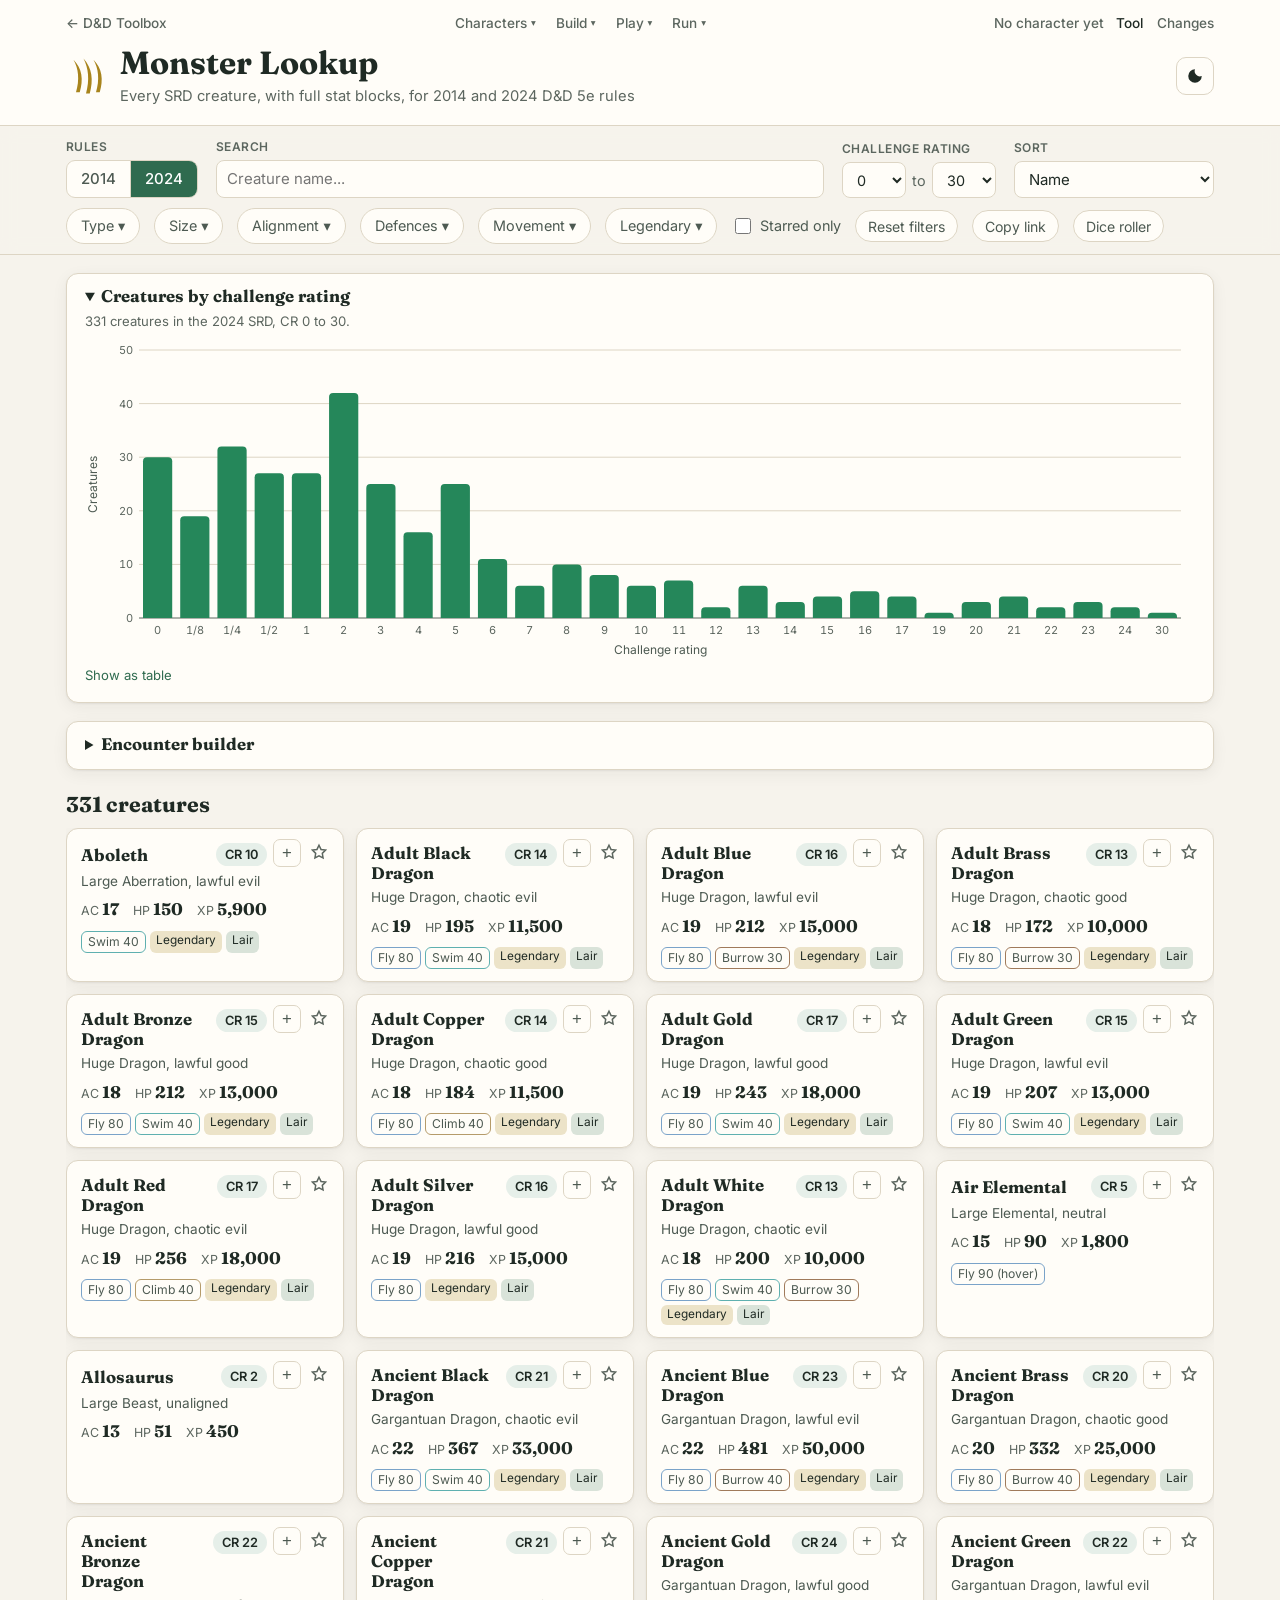
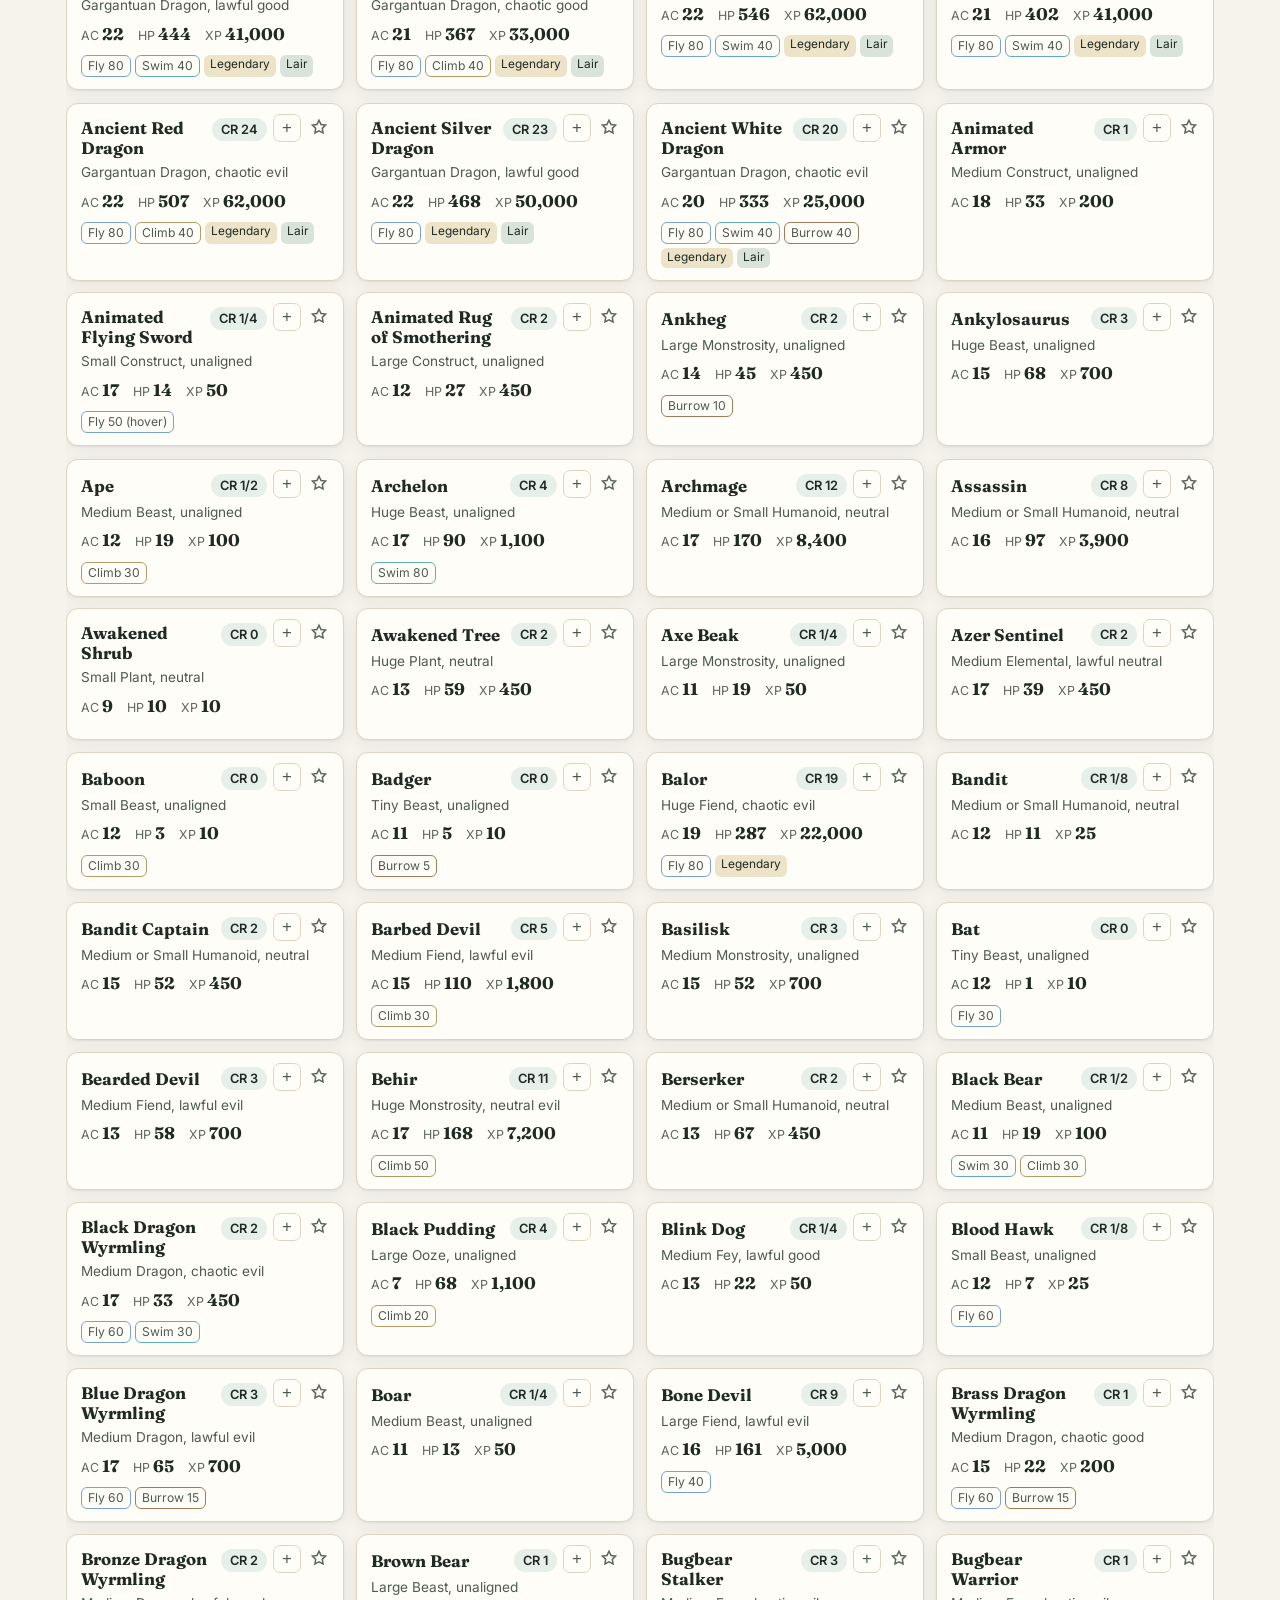
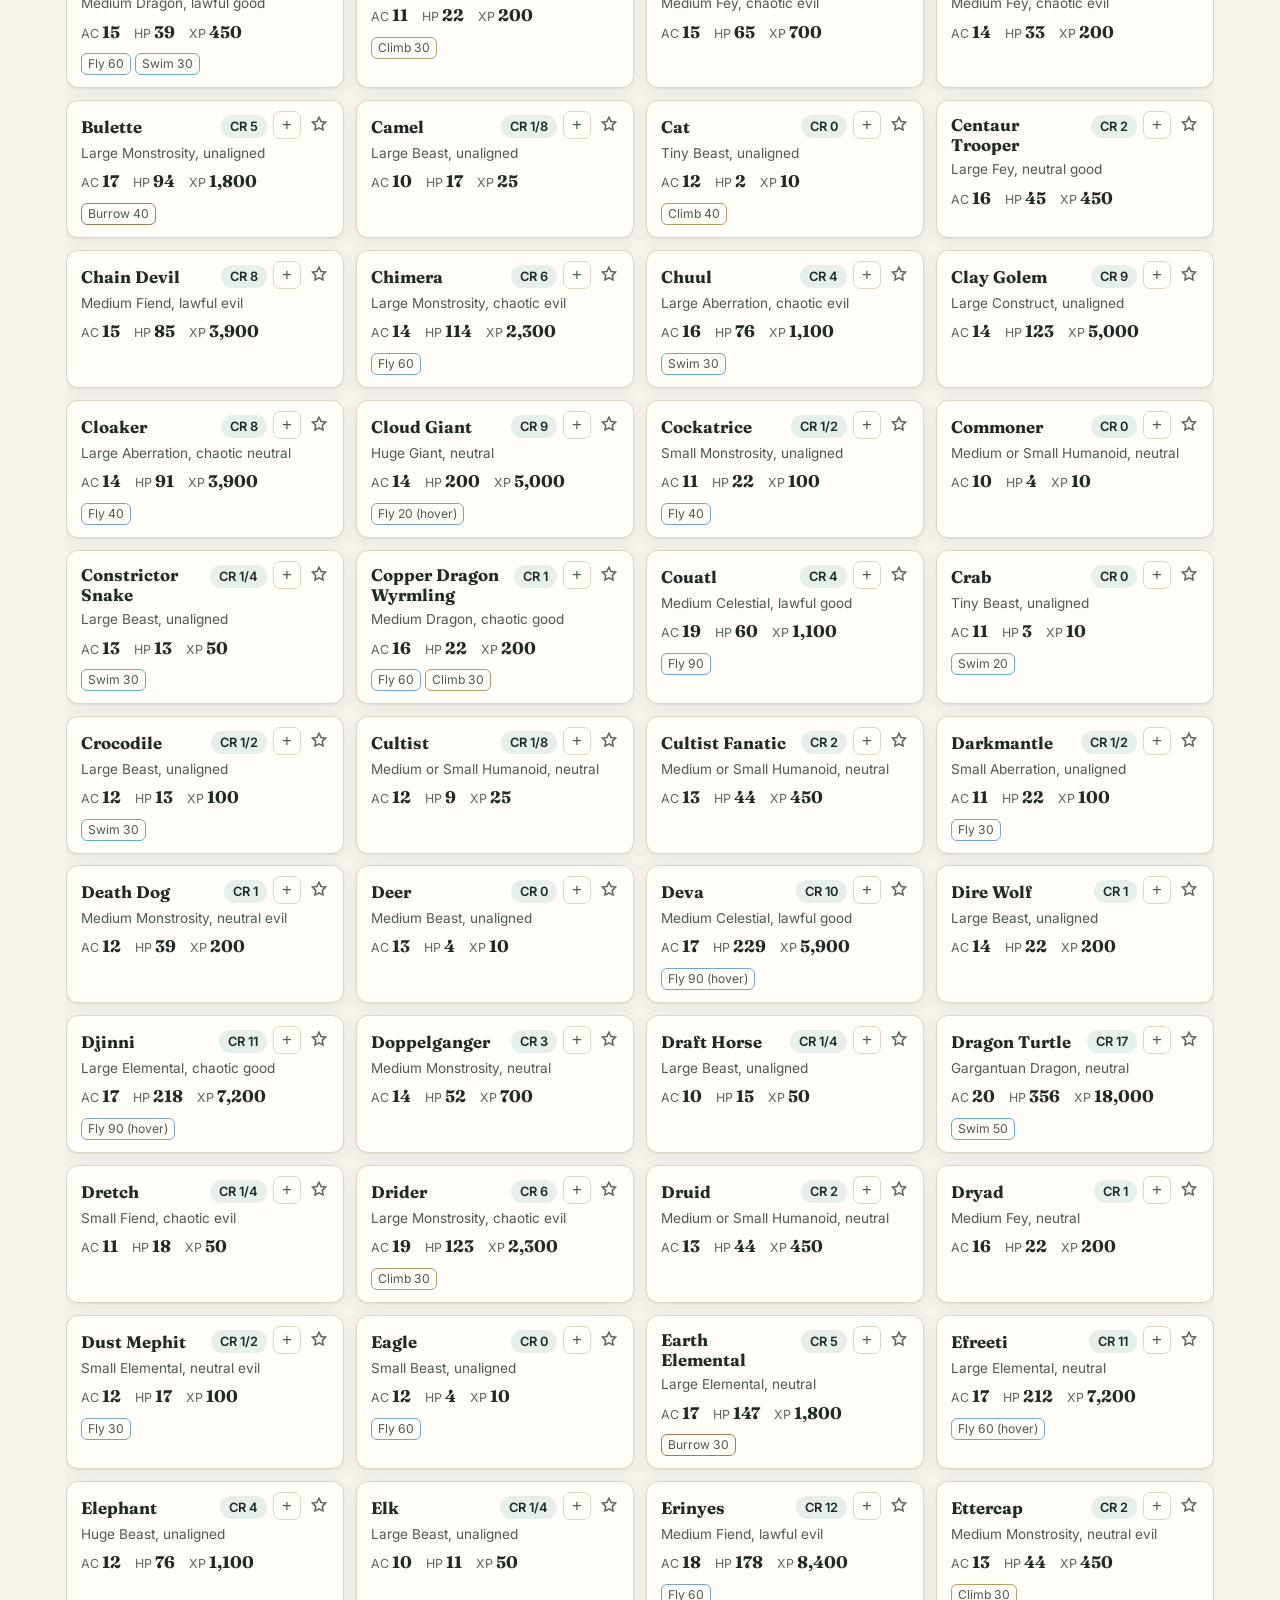
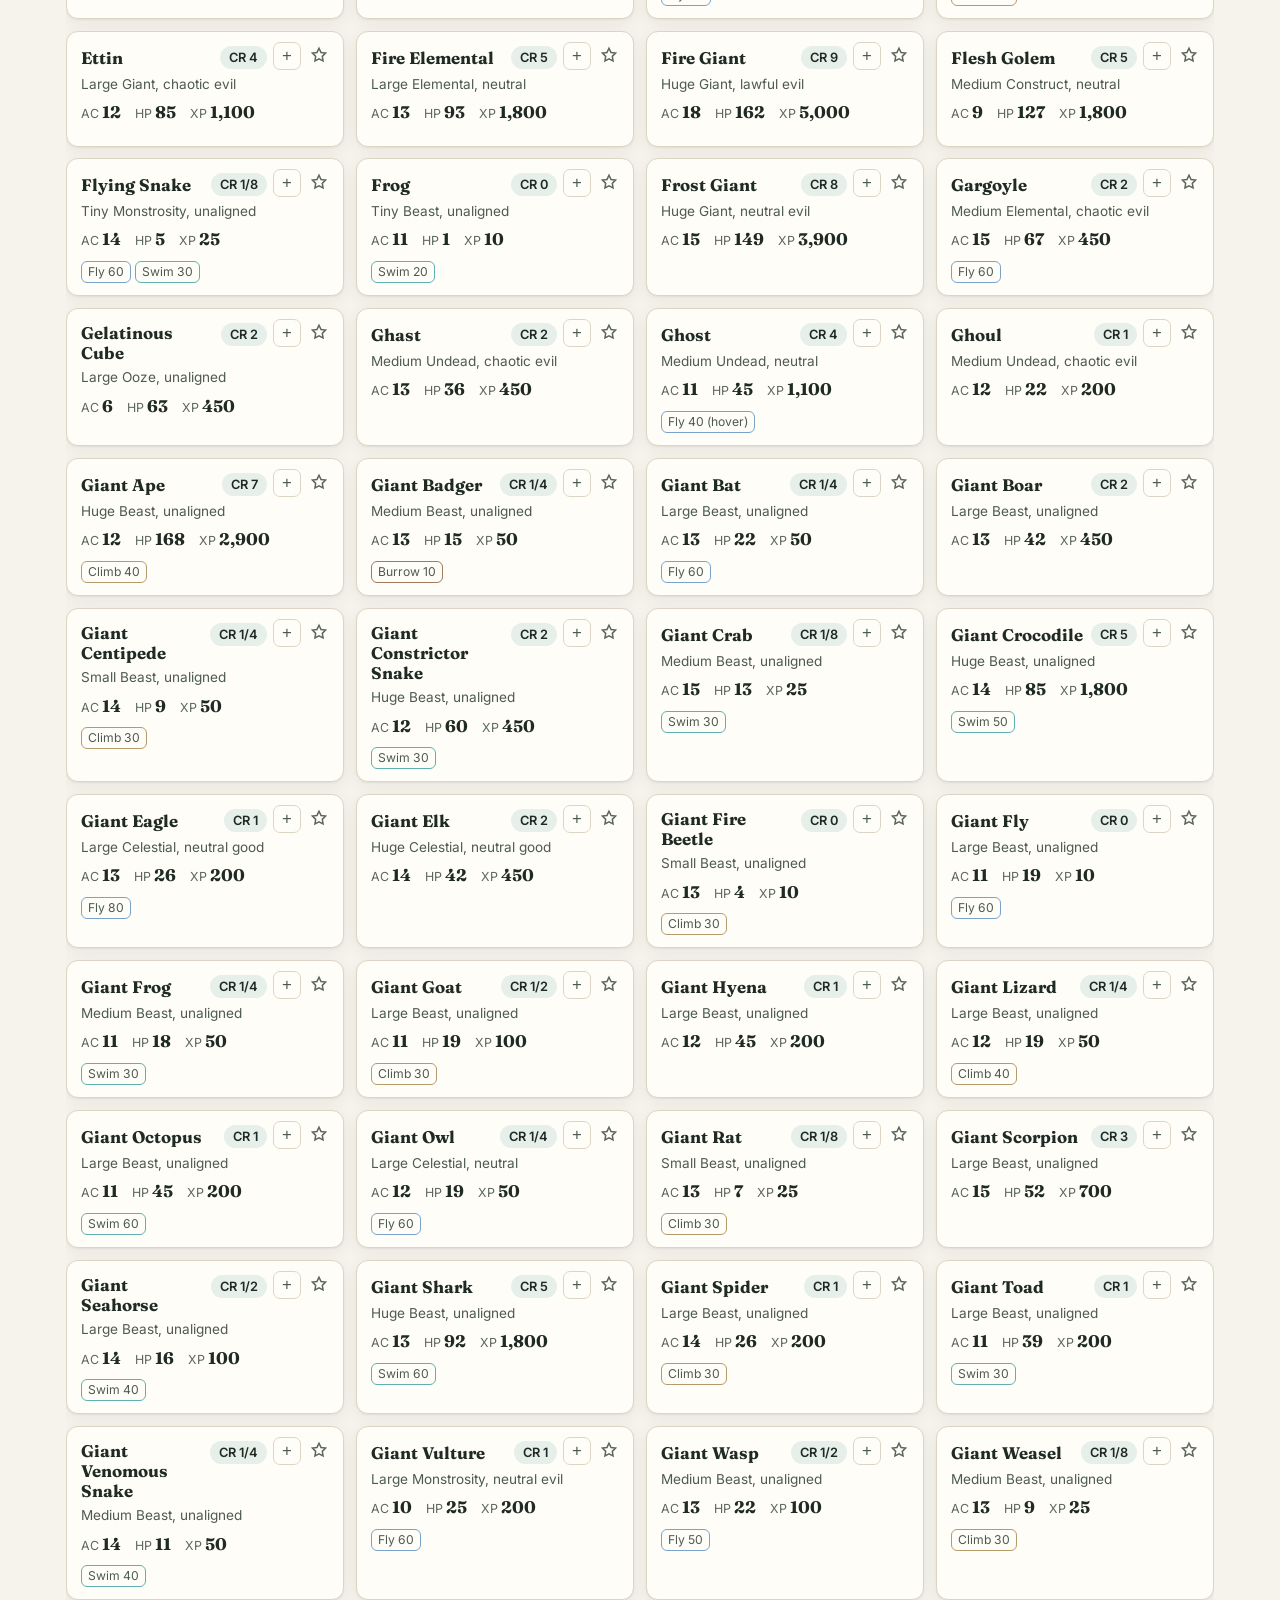
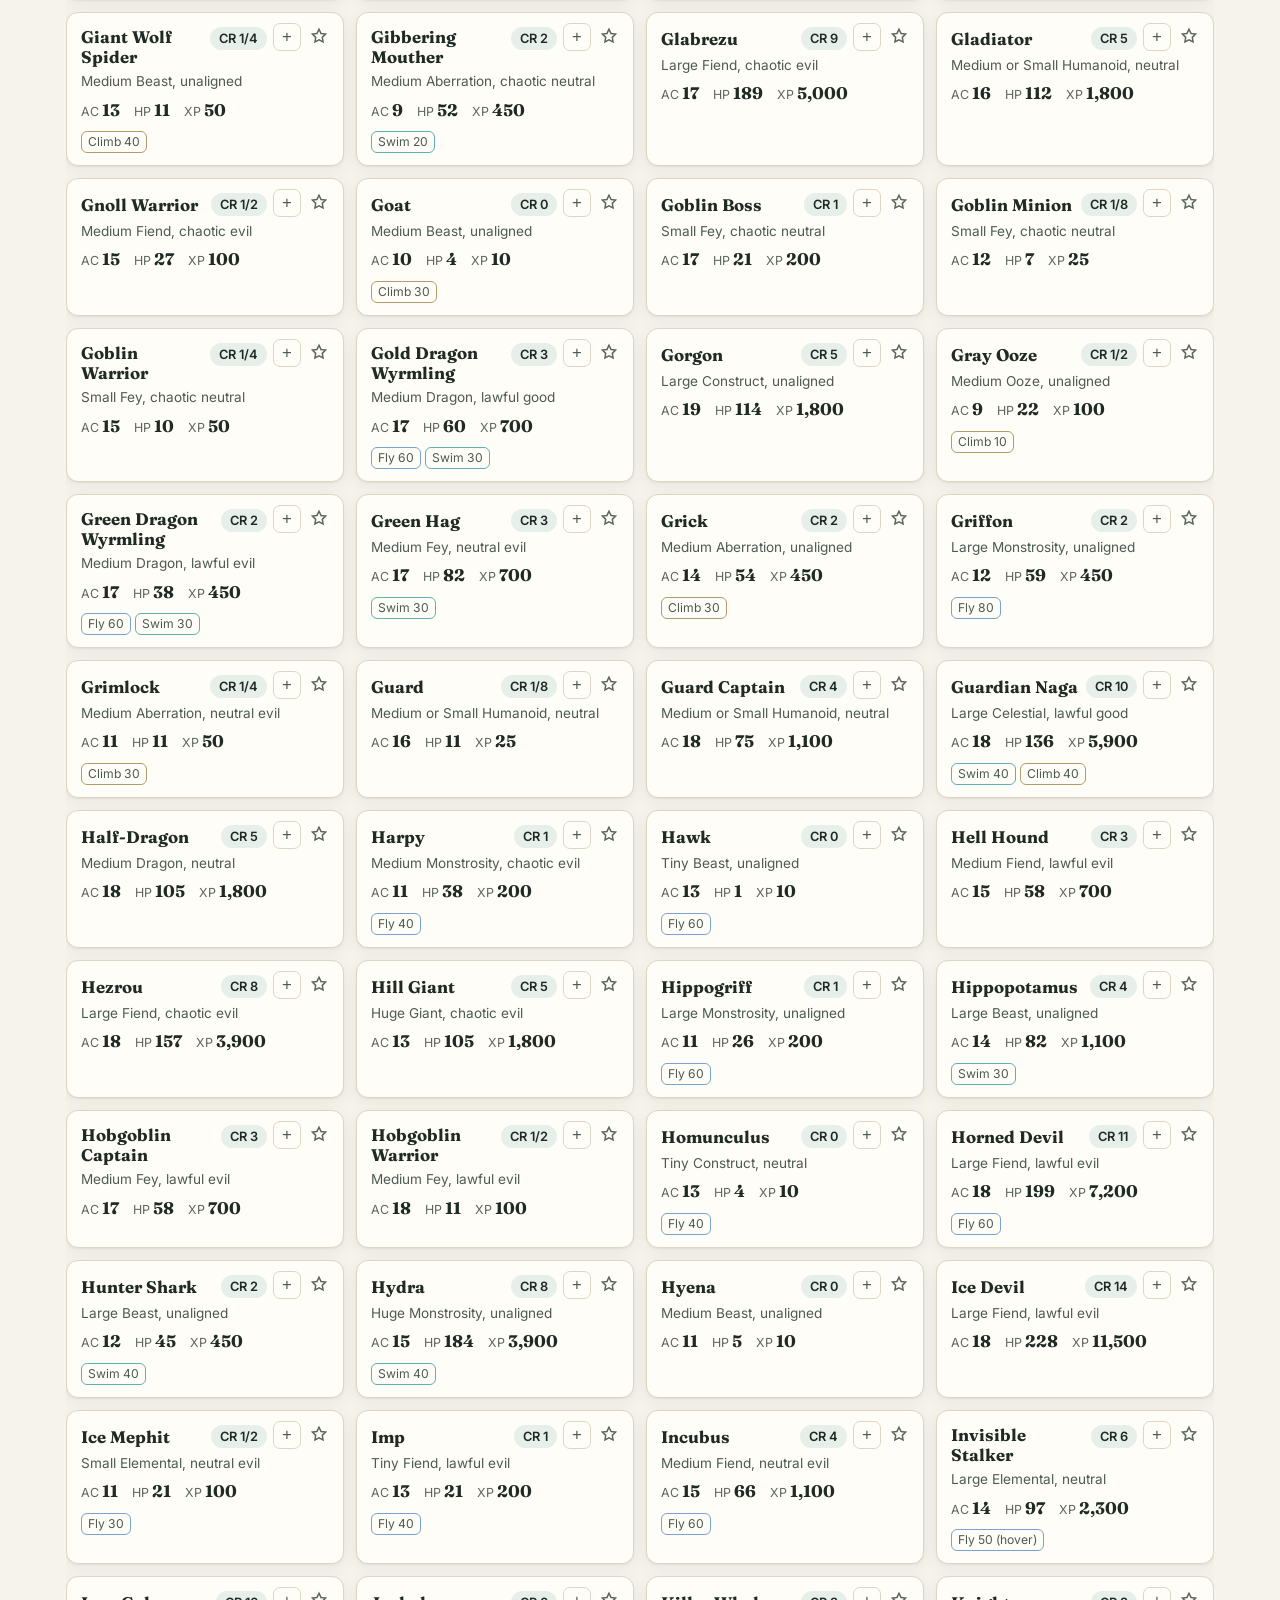
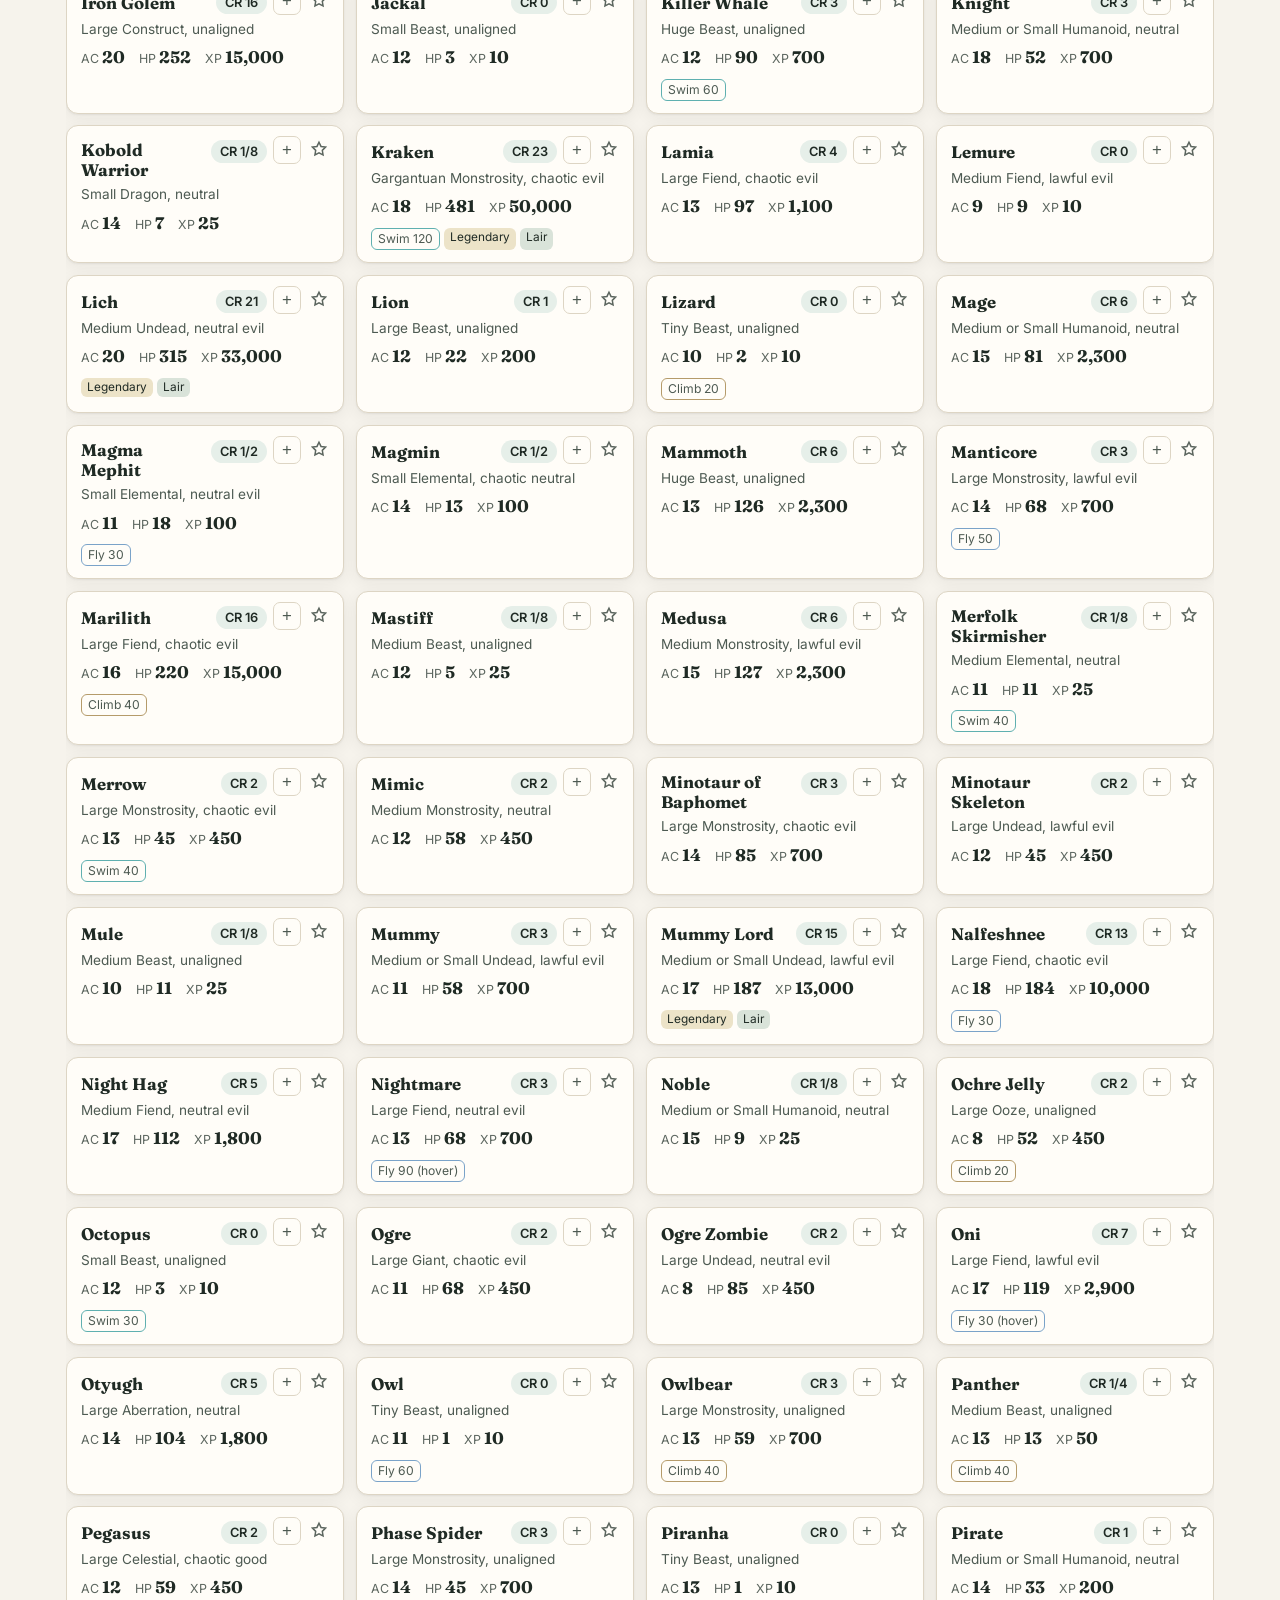
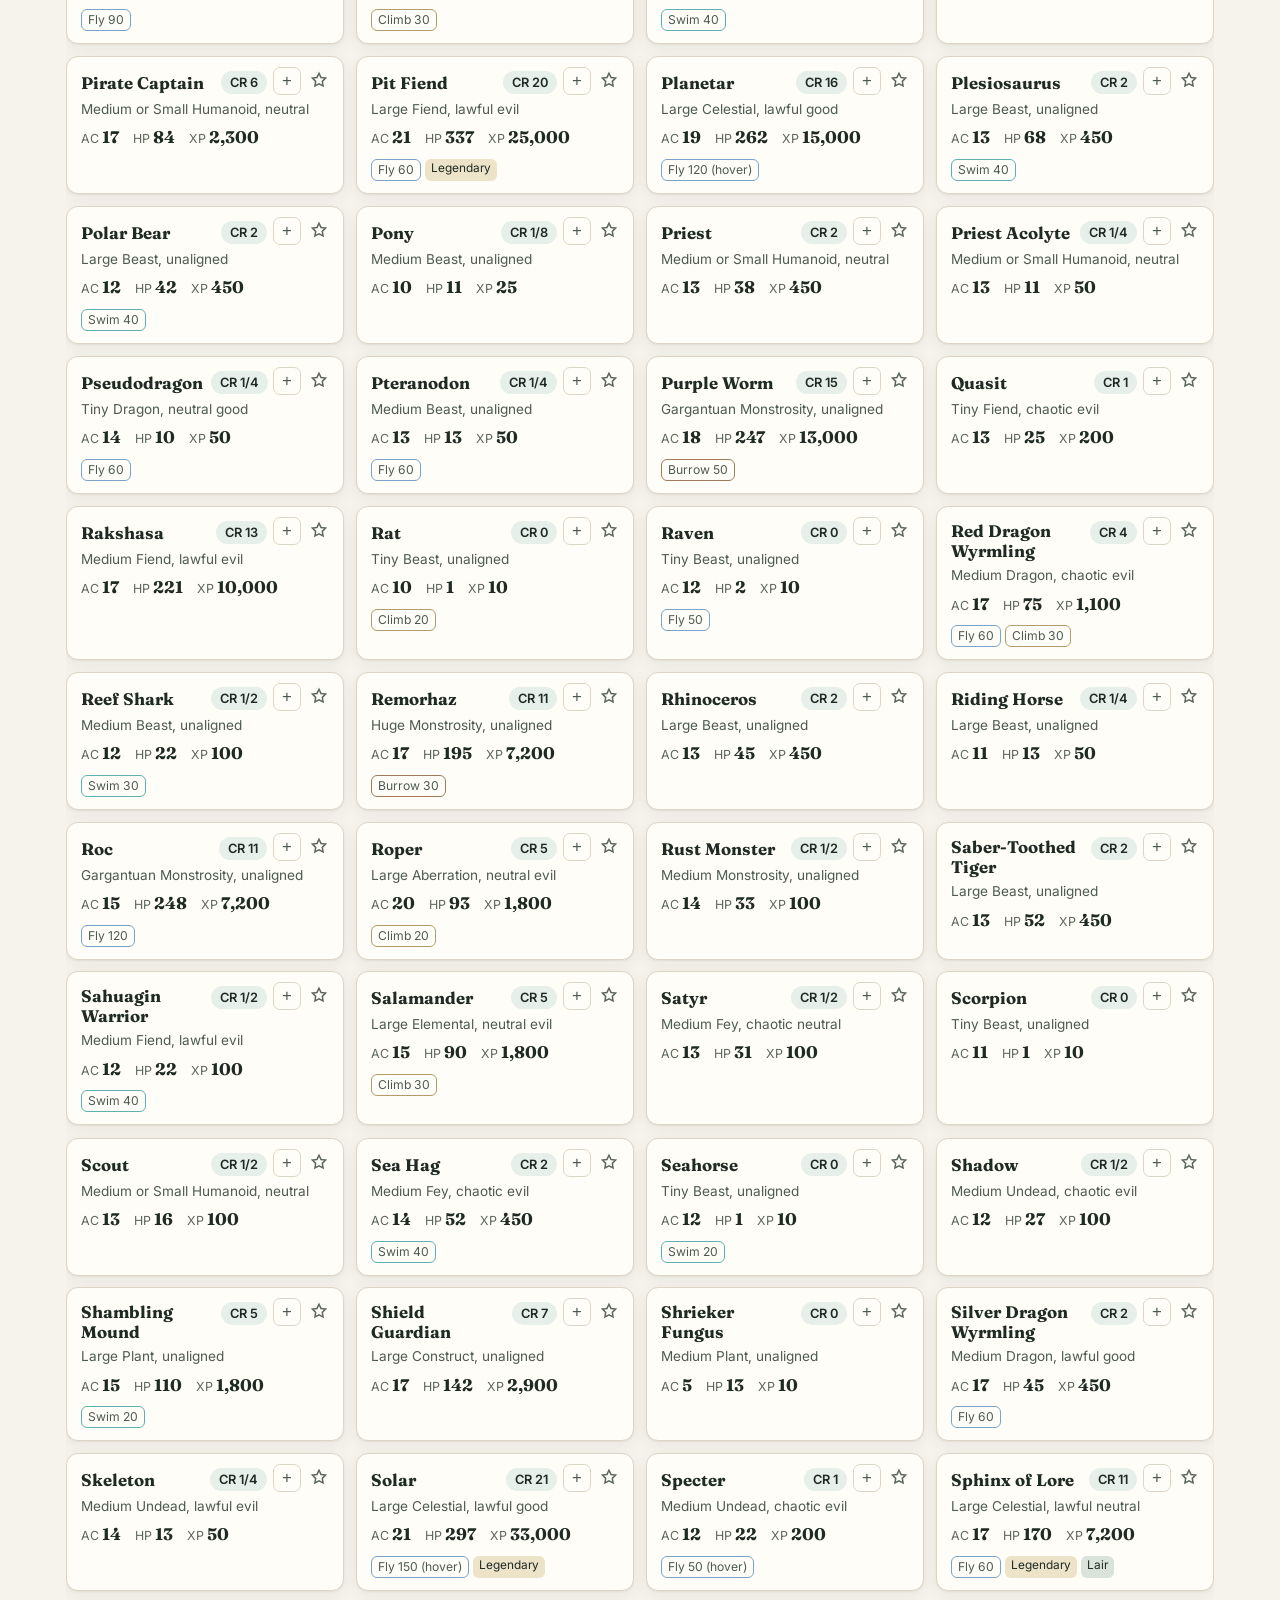
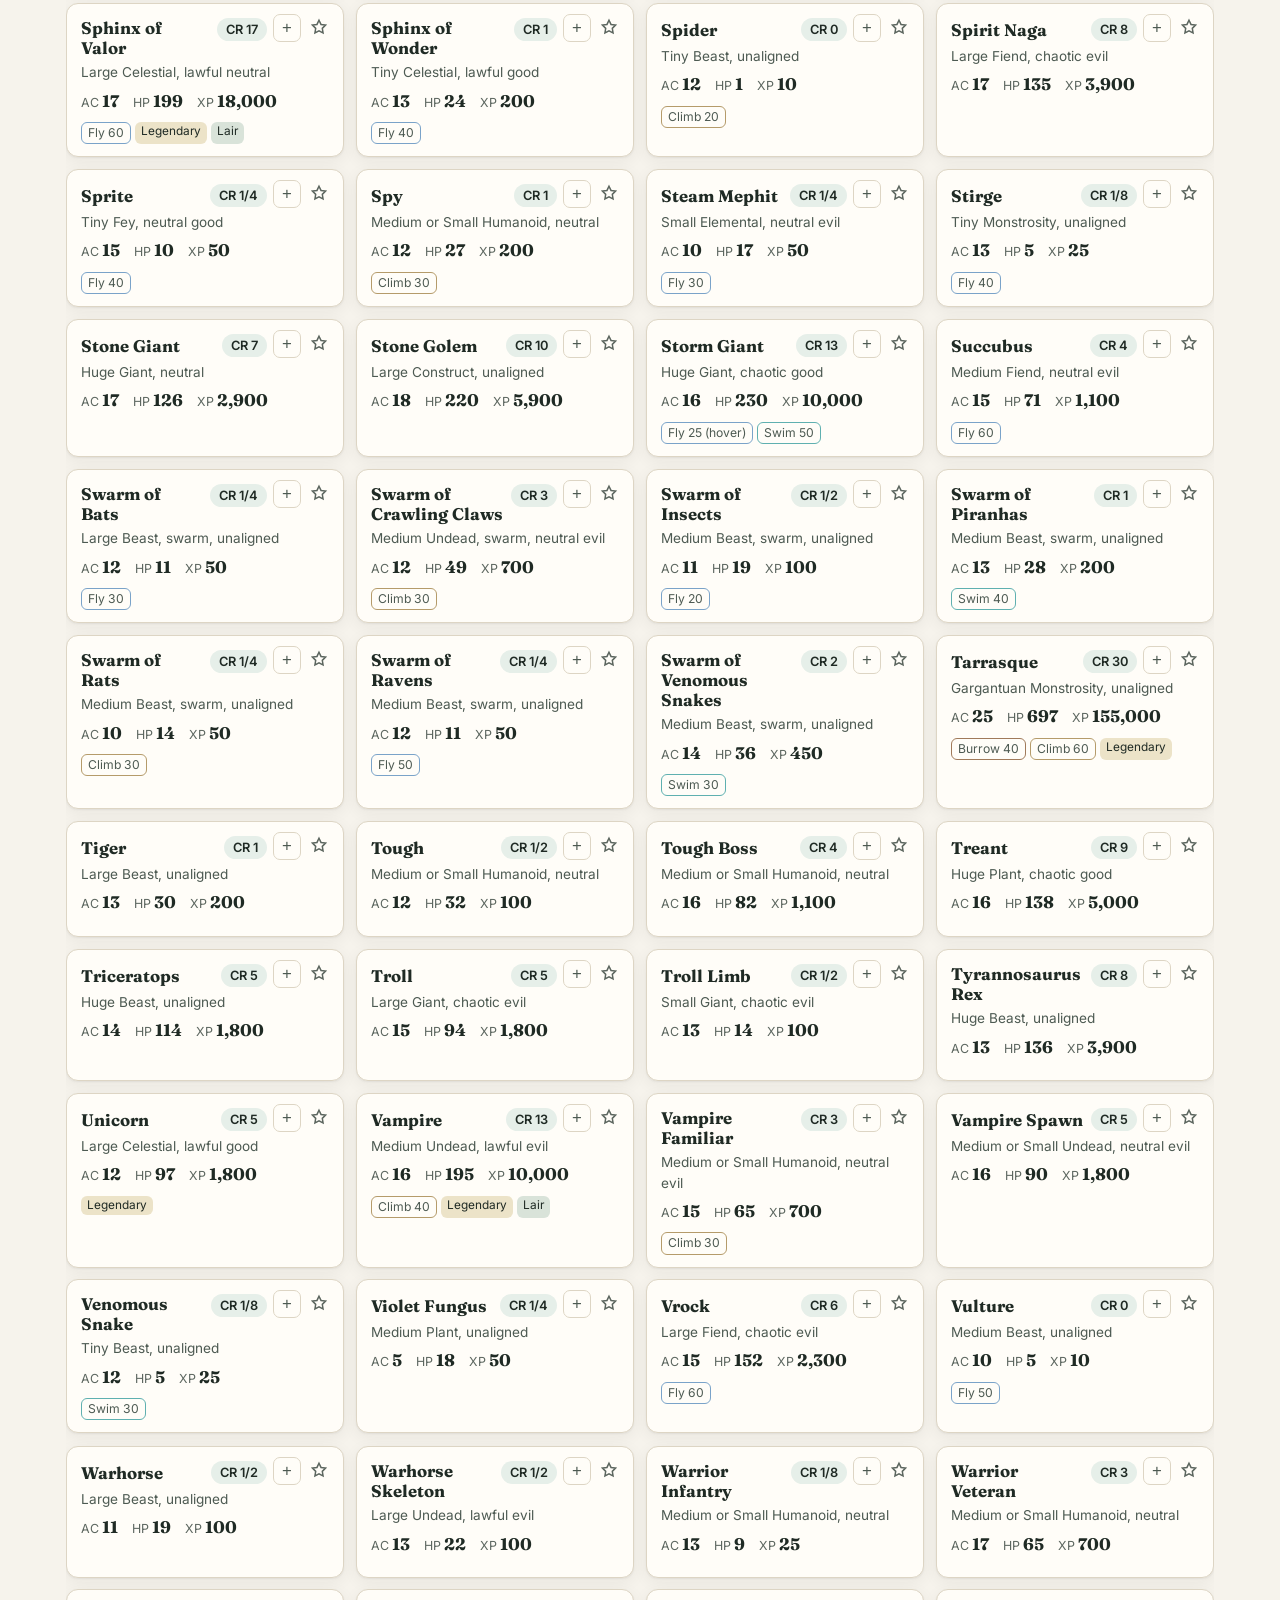
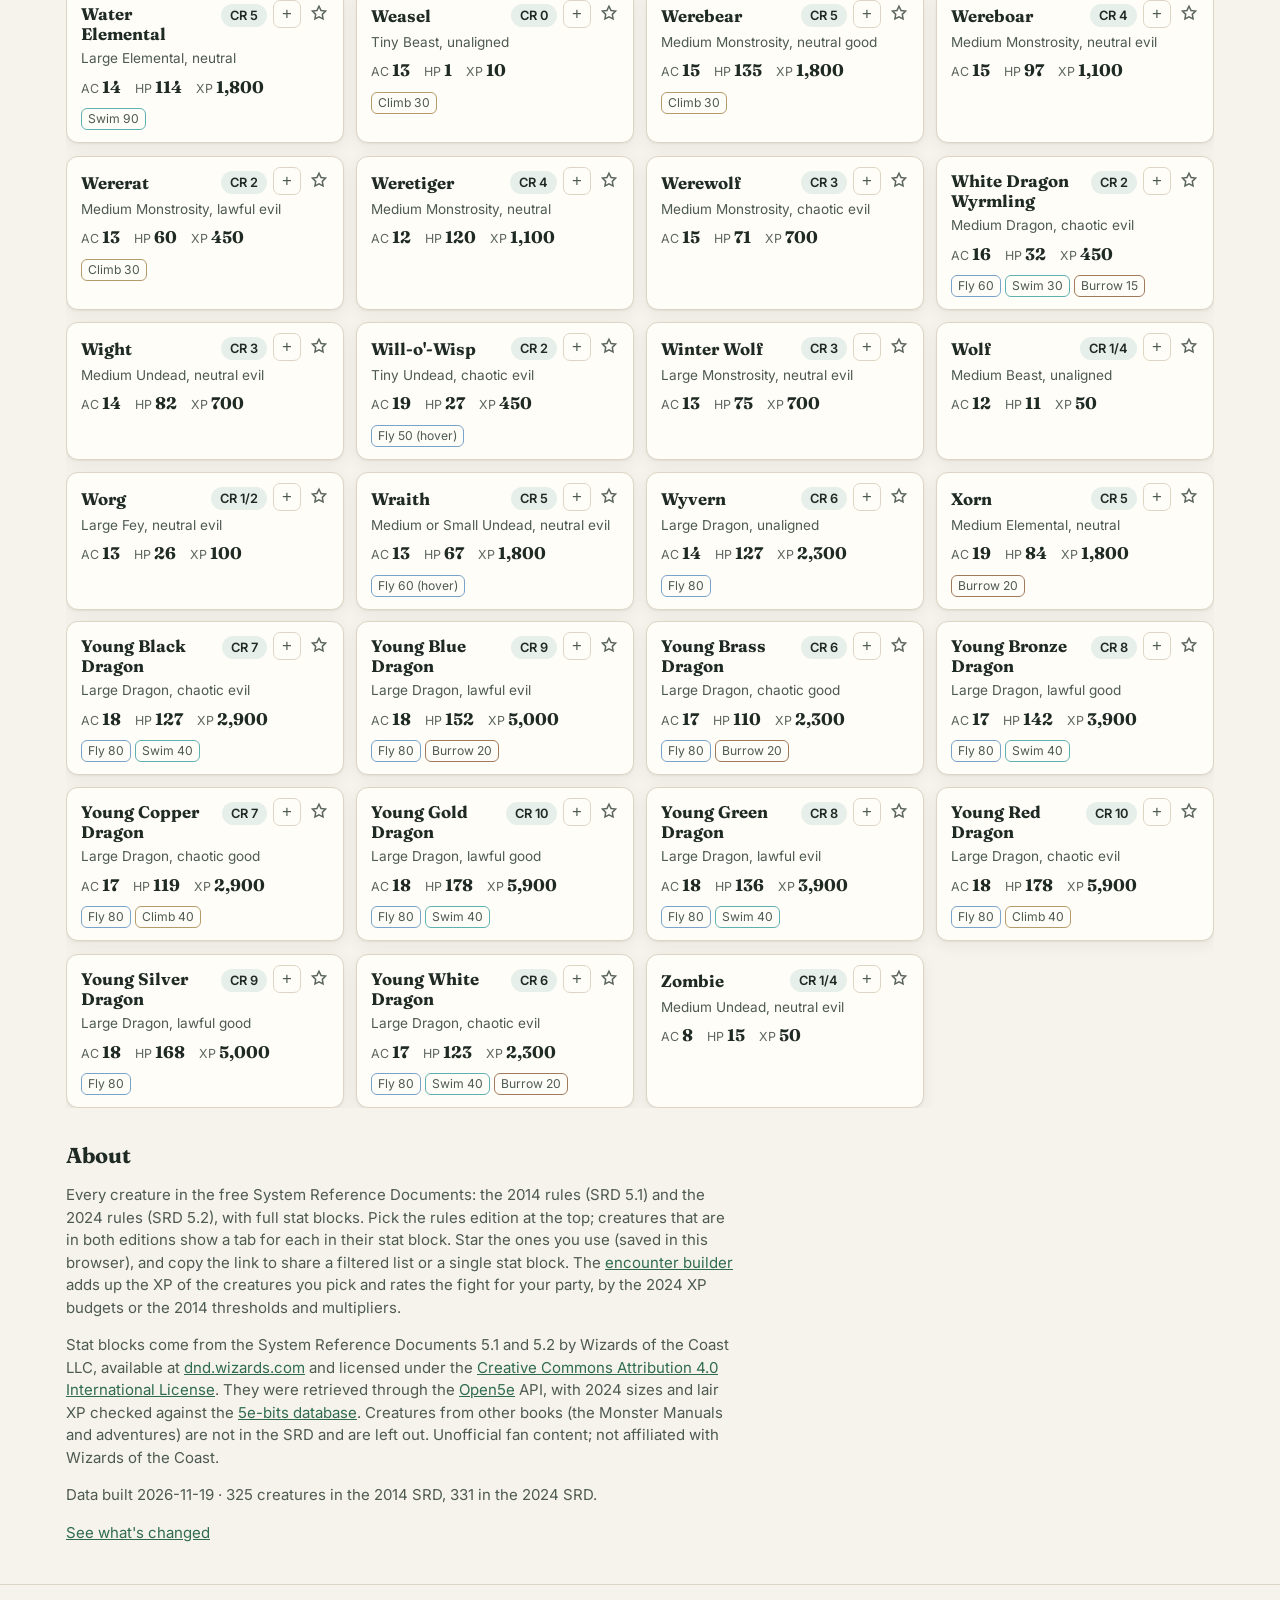
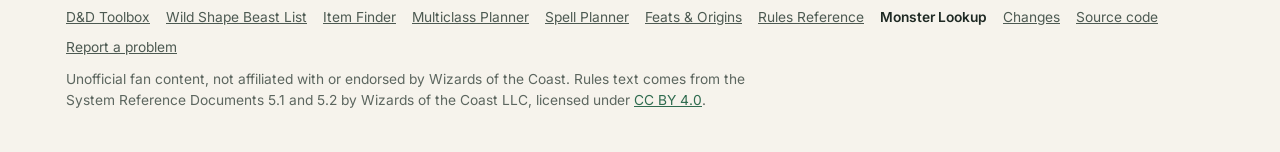
==== commit 409bac6a: "Shared v1.14: dice rolling and links between tools - dice.js, links.js, statblock.js v1.1, CSS v1.11" ====
--- a/site/index.html
+++ b/site/index.html
@@ -92,6 +92,7 @@
     <label class="tog"><input type="checkbox" id="favOnly"> Starred only</label>
     <button type="button" class="chip" id="resetBtn" title="Clear every filter and go back to the default view">Reset filters</button>
     <button type="button" class="chip" id="copyLink" title="Copy a link to this exact view">Copy link</button>
+    <button type="button" class="chip" id="diceBtn" title="Open the dice roller (rolls are shared with the other tools)">Dice roller</button>
   </div>
 </section>
 
@@ -121,9 +122,11 @@
         </div>
       </div>
       <div id="encResult" aria-live="polite"></div>
+      <div id="encInitOut" aria-live="polite"></div>
       <div class="enc-actions">
         <button type="button" class="chip" id="encCopy">Copy encounter link</button>
         <button type="button" class="chip" id="encPrint">Print with stat blocks</button>
+        <button type="button" class="chip" id="encInit">Roll initiative</button>
         <button type="button" class="chip" id="encClear">Clear</button>
       </div>
       <p class="small muted">Difficulty follows the rules edition picked at the top. Saved in this browser.</p>
@@ -181,6 +184,8 @@
 <script src="nav.js?v=dev"></script>
 <script src="version.js?v=dev"></script>
 <script src="offline.js?v=dev"></script>
+<script src="dice.js?v=dev"></script>
+<script src="links.js?v=dev"></script>
 <script src="character.js?v=dev"></script>
 <script src="chart.js?v=dev"></script>
 <script src="statblock.js?v=dev"></script>
--- a/site/styles.css
+++ b/site/styles.css
@@ -271,6 +271,10 @@
 .card .card-top { padding-right: 64px; }
 .sb-type { margin: 0 0 8px; }
 .mn-actions { display: flex; flex-wrap: wrap; gap: 8px; }
+.sb-tfilter { font: inherit; font-style: inherit; color: var(--accent); background: none; border: 0; padding: 0; cursor: pointer; text-decoration: underline; text-underline-offset: 2px; min-height: 24px; }
+.enc-init { margin: 8px 0 4px; padding-left: 22px; }
+.enc-init li { margin: 2px 0; }
+.enc-init b { display: inline-block; min-width: 2.2em; }
 @media (max-width: 640px) {
   .enc-grid { grid-template-columns: 1fr; }
   .enc-meter { grid-template-columns: 64px minmax(0, 1fr) 104px; gap: 6px; font-size: .82rem; }
@@ -284,7 +288,7 @@
   .enc-psb { break-inside: avoid; margin: 0 0 14px; }
 }
 
-/* === dnd-shared v1.10 (canonical copy: WernerCD/dnd shared/dnd-shared.css) === */
+/* === dnd-shared v1.11 (canonical copy: WernerCD/dnd shared/dnd-shared.css) === */
 /* Paste this block unchanged at the END of each site's styles.css. Do not edit it per site;
    change it in the hub repo and re-copy it to every site. It relies on the shared tokens
    (--bg, --surface, --surface-2, --ink, --ink-2, --muted, --line, --accent, --gold, --radius). */
@@ -427,15 +431,52 @@
 .dsb.mini .dsb-abil div { font-size: .76rem; }
 .dsb.mini .dsb-sec { font-size: .95rem; margin: 8px 0 4px; }
 @media (max-width: 520px) { .dsb-abil { grid-template-columns: repeat(3, 1fr); } }
+/* dice (dice.js) and cross-links (links.js), v1.11 */
+.dd-roll { color: var(--accent); cursor: pointer; border-bottom: 1px dashed currentColor; border-radius: 3px; white-space: nowrap; }
+.dd-roll:hover { background: color-mix(in srgb, var(--accent) 14%, transparent); }
+.dd-roll:focus-visible { outline: 2px solid var(--accent); outline-offset: 1px; }
+a.dlx { color: inherit; text-decoration: underline dotted; text-underline-offset: 3px; text-decoration-color: color-mix(in srgb, var(--accent) 70%, transparent); }
+a.dlx:hover, a.dlx:focus-visible { color: var(--accent); text-decoration-style: solid; }
+.dd-tray { position: fixed; right: 16px; bottom: 16px; z-index: 900; width: min(320px, calc(100vw - 32px)); max-height: calc(100vh - 32px); overflow: auto; background: var(--surface); color: var(--ink); border: 1px solid var(--line); border-top: 3px solid var(--gold); border-radius: 12px; box-shadow: 0 10px 30px rgba(0, 0, 0, .28); padding: 10px 14px 12px; font-size: .9rem; }
+.dd-tray[hidden] { display: none; }
+.dd-head { display: flex; justify-content: space-between; align-items: center; }
+.dd-head b { font-family: Fraunces, Georgia, serif; font-size: 1rem; color: var(--gold); }
+.dd-x { font: inherit; font-size: 1.3rem; line-height: 1; background: none; border: 0; color: var(--muted); cursor: pointer; min-width: 32px; min-height: 32px; border-radius: 6px; }
+.dd-x:hover, .dd-x:focus-visible { color: var(--ink); background: var(--surface-2); }
+.dd-last p { margin: 4px 0; }
+.dd-lbl { color: var(--ink-2); font-weight: 600; }
+.dd-res { display: flex; align-items: baseline; gap: 10px; }
+.dd-total { font-family: Fraunces, Georgia, serif; font-size: 2.2rem; font-weight: 700; line-height: 1.1; color: var(--ink); }
+.dd-expr, .dd-parts, .dd-sub, .dd-hint { color: var(--muted); }
+.dd-nat { font-weight: 600; padding: 0 6px; border-radius: 6px; }
+.dd-nat.hi { color: var(--accent-ink); background: var(--accent); }
+.dd-nat.lo { color: var(--warn); background: var(--warn-bg); }
+.dd-advdis { display: flex; flex-wrap: wrap; gap: 2px 14px; }
+.dd-advdis b { color: var(--ink); }
+.dd-free { display: flex; gap: 6px; margin: 8px 0 6px; }
+.dd-free input { flex: 1; min-width: 0; font: inherit; color: var(--ink); background: var(--surface-2); border: 1px solid var(--line); border-radius: 8px; padding: 4px 8px; min-height: 32px; }
+.dd-btn { font: inherit; font-size: .85rem; min-height: 32px; padding: 2px 10px; border-radius: 8px; border: 1px solid var(--line); background: var(--surface-2); color: var(--ink); cursor: pointer; }
+.dd-btn:hover, .dd-btn:focus-visible { border-color: var(--accent); color: var(--accent); }
+.dd-quick { display: flex; flex-wrap: wrap; gap: 4px; }
+.dd-quick .dd-btn { padding: 2px 8px; }
+.dd-link { font: inherit; background: none; border: 0; padding: 0; color: var(--accent); text-decoration: underline; cursor: pointer; min-height: 24px; }
+.dd-more { margin-top: 8px; }
+.dd-more summary { cursor: pointer; color: var(--ink-2); min-height: 24px; }
+.dd-log { list-style: none; margin: 6px 0; padding: 0; max-height: 220px; overflow: auto; }
+.dd-log li { padding: 3px 0; border-bottom: 1px solid var(--line); }
+.dd-lv { display: inline-block; min-width: 2.2em; font-weight: 700; color: var(--ink); }
+.dd-le, .dd-ad { color: var(--muted); font-size: .84rem; }
+.dd-sr { position: absolute; width: 1px; height: 1px; overflow: hidden; clip: rect(0 0 0 0); white-space: nowrap; }
 /* print: paper-friendly, no chrome. Sites add their own rules to hide tool controls. */
 @media print {
   :root, :root:not([data-theme="light"]), :root[data-theme="dark"] { --bg: #fff; --surface: #fff; --surface-2: #f3f3f3; --ink: #000; --ink-2: #222; --muted: #555; --line: #bbb; --shadow: none; --accent: #2f6b4f; --accent-ink: #ffffff; --gold: #a8841c; --warn: #9a4b1c; --warn-bg: #f7e6d8; --chip: #e6efe9; color-scheme: light; }
   body { background: #fff; }
-  .hub-bar, .tool-menu, .char-pick, .char-import, .plot-tip, .plot-table summary, #themeBtn, .site-footer .foot-links, button, dialog::backdrop { display: none !important; }
+  .hub-bar, .tool-menu, .char-pick, .char-import, .plot-tip, .plot-table summary, #themeBtn, .site-footer .foot-links, button, dialog::backdrop, .dd-tray { display: none !important; }
+  .dd-roll { color: inherit; border: 0; }
   .site-header { border-bottom: 1px solid #000; }
   a { color: inherit; text-decoration: none; }
   .card, .change-day li, .statblock, .dsb { break-inside: avoid; }
   .ui-anim [data-reveal] > * { opacity: 1 !important; }
   .plot-fig { break-inside: avoid; }
 }
-/* === end dnd-shared v1.10 === */
+/* === end dnd-shared v1.11 === */
